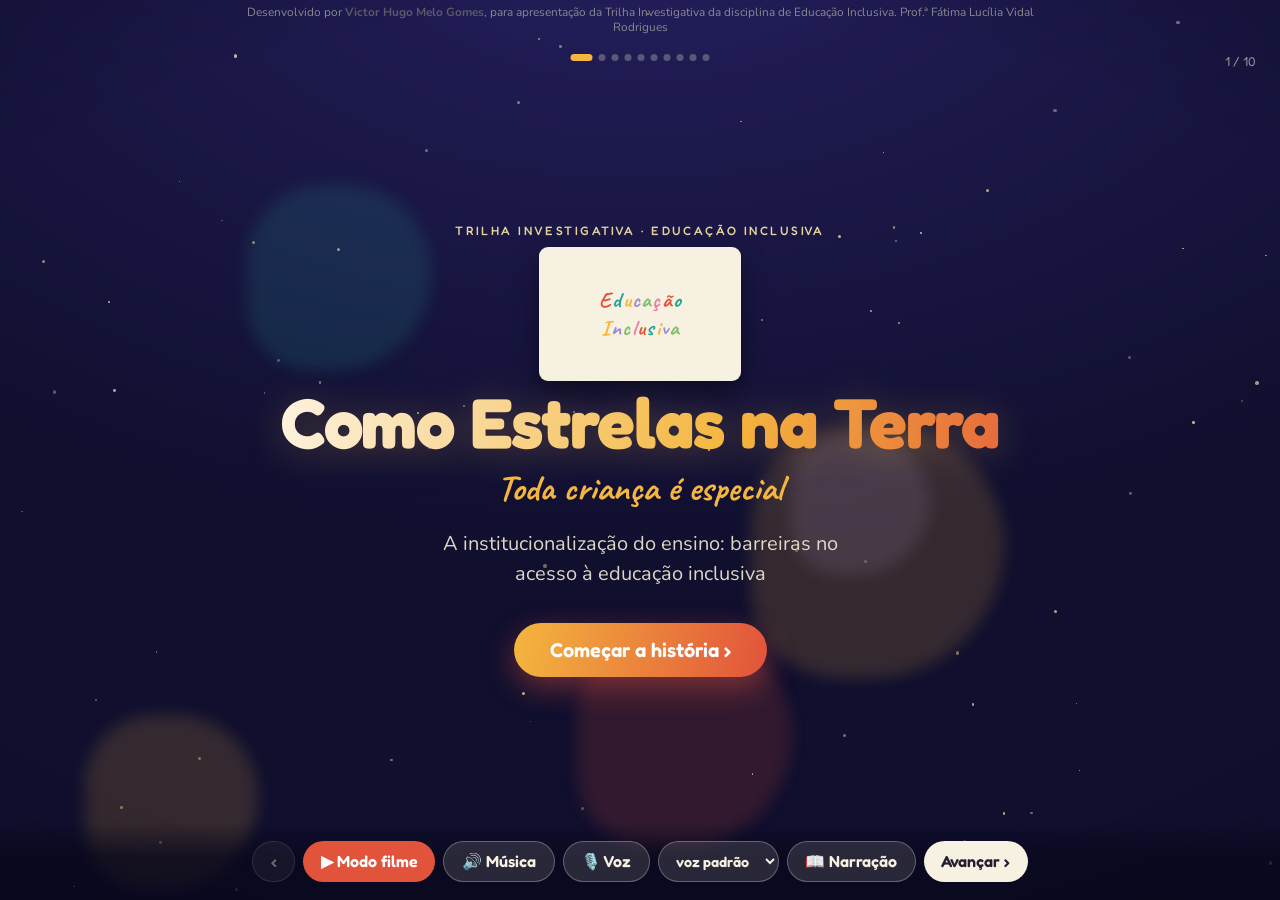
==== index.html @ 98b30d75 "Initial commit" ====
<!DOCTYPE html>
<html lang="pt-BR">
<head>
<meta charset="UTF-8">
<meta name="viewport" content="width=device-width, initial-scale=1.0">
<title>Como Estrelas na Terra (Curta)</title>
<link rel="preconnect" href="https://fonts.googleapis.com">
<link rel="preconnect" href="https://fonts.gstatic.com" crossorigin>
<link href="https://fonts.googleapis.com/css2?family=Fredoka:wght@400;500;600;700&family=Caveat:wght@600;700&family=Nunito:wght@400;600;700;800&display=swap" rel="stylesheet">
<style>
  :root{
    --sky-1:#100F2E;--sky-2:#241F5E;--paper:#F7F1E1;--ink:#241F33;
    --marigold:#F4B63E;--vermilion:#E2533B;--teal:#27A39B;--lilac:#9B8BD6;--star:#FDE9A7;
    --pink:#E87FA6;--green:#7FBF6A;
    --deficiencia:#27A39B;--classe:#F4B63E;--genero:#E2533B;--raca:#9B8BD6;
  }
  *{box-sizing:border-box;margin:0;padding:0}
  html,body{height:100%}
  body{font-family:'Nunito',sans-serif;color:var(--paper);overflow:hidden;
    background:radial-gradient(130% 110% at 50% -10%, var(--sky-2) 0%, var(--sky-1) 65%);
    transition:background 1.2s ease;-webkit-font-smoothing:antialiased}
  body.warm{--sky-2:#3a2a52}
  body.cold{--sky-2:#1c2748}
  .layer{position:fixed;inset:0;pointer-events:none}
  #stars{z-index:0}
  #stars i{position:absolute;border-radius:50%;background:var(--star);animation:tw 3.6s ease-in-out infinite}
  @keyframes tw{0%,100%{opacity:.2;transform:scale(.6)}50%{opacity:1;transform:scale(1.2)}}
  .shoot{position:absolute;top:14%;left:-12%;width:120px;height:2px;background:linear-gradient(90deg,transparent,var(--star));
    border-radius:2px;filter:drop-shadow(0 0 6px var(--star));opacity:0}
  .shoot.go{animation:shoot 1.5s ease-in forwards}
  @keyframes shoot{0%{opacity:0;transform:translate(0,0) rotate(18deg)}15%{opacity:1}100%{opacity:0;transform:translate(120vw,46vh) rotate(18deg)}}
  #blobs i{position:absolute;border-radius:46% 54% 60% 40%;filter:blur(8px);opacity:.16;animation:drift 18s ease-in-out infinite}
  @keyframes drift{0%,100%{transform:translate(0,0) rotate(0)}50%{transform:translate(30px,-26px) rotate(40deg)}}
  .vignette{z-index:2;background:radial-gradient(120% 90% at 50% 50%,transparent 55%,rgba(6,5,22,.55))}

  /* paint wipe transition */
  .wipe{position:fixed;inset:0;z-index:6;pointer-events:none;opacity:0;transform:translateX(-115%);
    background:linear-gradient(90deg,transparent,var(--swipe,#F4B63E) 45%,var(--swipe,#F4B63E) 55%,transparent)}
  .wipe.go{animation:wipe .62s ease-in-out}
  @keyframes wipe{0%{transform:translateX(-115%);opacity:0}35%{opacity:.55}50%{transform:translateX(0)}100%{transform:translateX(115%);opacity:0}}

  .stage{position:relative;z-index:3;height:100%;display:flex;flex-direction:column;align-items:center;justify-content:center;
    padding:clamp(14px,4vw,46px);text-align:center}
  .slide{display:none;width:100%;max-width:900px}
  .slide.active{display:block;animation:slideIn .7s cubic-bezier(.2,.75,.2,1)}
  @keyframes slideIn{from{opacity:0;transform:translateY(26px) scale(.985)}to{opacity:1;transform:none}}
  .eyebrow{font-family:'Fredoka',sans-serif;font-weight:500;letter-spacing:.2em;text-transform:uppercase;
    font-size:clamp(.6rem,2.3vw,.76rem);color:var(--star);opacity:.9;margin-bottom:.7em;animation:fadeUp .6s .1s backwards}
  h1{font-family:'Fredoka',sans-serif;font-weight:700;line-height:1;font-size:clamp(2.1rem,8.4vw,4.4rem);letter-spacing:-.015em;
    background:linear-gradient(100deg,#fff,var(--marigold) 60%,var(--vermilion));-webkit-background-clip:text;background-clip:text;
    color:transparent;filter:drop-shadow(0 4px 18px rgba(244,182,62,.25))}
  h2{font-family:'Fredoka',sans-serif;font-weight:600;line-height:1.08;font-size:clamp(1.55rem,5.8vw,2.7rem);color:var(--paper);
    margin-top:.1em;animation:fadeUp .6s .25s backwards}
  .sub{font-family:'Caveat',cursive;font-weight:700;color:var(--marigold);font-size:clamp(1.4rem,5.4vw,2.3rem);margin-top:.2em;
    animation:fadeUp .6s .35s backwards}
  .desc{font-size:clamp(1rem,3.3vw,1.25rem);line-height:1.5;color:#EAE3D0;max-width:36ch;margin:.9em auto 0;opacity:.94;
    animation:fadeUp .6s .4s backwards}
  @keyframes fadeUp{from{opacity:0;transform:translateY(14px)}to{opacity:1;transform:none}}

  .scene{position:relative;height:clamp(190px,36vh,320px);margin:0 auto;display:flex;align-items:flex-end;justify-content:center;
    gap:clamp(4px,1.6vw,24px);width:min(100%,660px)}
  .ground{position:absolute;left:-4%;right:-4%;bottom:0;height:26%;border-radius:50% 50% 0 0/100% 100% 0 0;
    background:rgba(0,0,0,.18);filter:blur(2px)}
  .ch{filter:drop-shadow(0 10px 9px rgba(0,0,0,.3));transform-origin:bottom center;display:block}

  /* idle + ACTIONS */
  .breathe{animation:breathe 3.4s ease-in-out infinite}
  @keyframes breathe{0%,100%{transform:translateY(0)}50%{transform:translateY(-7px)}}
  .wobble{animation:wobble 2.8s ease-in-out infinite}
  @keyframes wobble{0%,100%{transform:rotate(-3deg)}50%{transform:rotate(3deg)}}
  .enter{animation:enter .8s cubic-bezier(.2,.8,.2,1) backwards}
  .enter.d1{animation-delay:.15s}.enter.d2{animation-delay:.3s}.enter.d3{animation-delay:.45s}
  @keyframes enter{from{opacity:0;transform:translateY(40px) scale(.85)}to{opacity:1;transform:none}}
  .act-reach{animation:reach 2.4s ease-in-out infinite}
  @keyframes reach{0%,100%{transform:translateY(0) rotate(-2deg)}50%{transform:translateY(-12px) rotate(4deg)}}
  .act-walkR{animation:walkR 1.1s cubic-bezier(.2,.8,.2,1) backwards, breathe 3.4s 1.1s ease-in-out infinite}
  @keyframes walkR{from{opacity:0;transform:translateX(120px)}to{opacity:1;transform:translateX(0)}}
  .act-walkL{animation:walkL 1.1s cubic-bezier(.2,.8,.2,1) backwards, breathe 3.4s 1.1s ease-in-out infinite}
  @keyframes walkL{from{opacity:0;transform:translateX(-120px)}to{opacity:1;transform:translateX(0)}}
  .act-cheer{animation:cheer .9s ease-in-out infinite}
  @keyframes cheer{0%,100%{transform:translateY(0) rotate(-3deg)}45%{transform:translateY(-16px) rotate(4deg)}}
  .act-sway{animation:sway 3.6s ease-in-out infinite}
  @keyframes sway{0%,100%{transform:rotate(-4deg)}50%{transform:rotate(4deg)}}
  .act-hop{animation:hop 1.1s ease-in-out infinite}
  @keyframes hop{0%,100%{transform:translateY(0)}30%{transform:translateY(-18px)}55%{transform:translateY(0)}}
  .shakeit{animation:shakeit .5s ease-in-out 2}
  @keyframes shakeit{0%,100%{transform:rotate(0)}25%{transform:rotate(-6deg)}75%{transform:rotate(6deg)}}

  .board{position:absolute;top:4%;left:50%;transform:translateX(-50%);width:60%;height:42%;background:#243024;
    border:7px solid #6b4a2e;border-radius:6px;box-shadow:inset 0 0 30px rgba(0,0,0,.5);opacity:.9}
  .board::after{content:"A B C";position:absolute;inset:0;display:flex;align-items:center;justify-content:center;
    font-family:'Caveat',cursive;font-size:clamp(1rem,4vw,1.8rem);color:rgba(247,241,225,.55);letter-spacing:.3em}
  .spot{position:absolute;top:-30%;left:50%;width:60%;height:155%;background:radial-gradient(60% 50% at 50% 30%,rgba(253,233,167,.35),transparent 70%);transform:translateX(-50%)}

  .book{width:clamp(92px,22vw,150px);height:clamp(70px,17vw,108px);background:var(--paper);border-radius:9px;
    box-shadow:0 12px 26px rgba(0,0,0,.4);position:relative;display:flex;align-items:center;justify-content:center}
  .book::before{content:"";position:absolute;left:50%;top:7%;bottom:7%;width:2px;background:#d8cdb0;transform:translateX(-50%)}
  .dance{display:flex;gap:.08em}
  .dance span{display:inline-block;font-family:'Caveat',cursive;font-weight:700;font-size:clamp(1.3rem,5vw,2.2rem);color:var(--ink);animation:dance 1.5s ease-in-out infinite}
  .dance span:nth-child(2){animation-delay:.18s;color:var(--vermilion)}
  .dance span:nth-child(3){animation-delay:.36s;color:var(--teal)}
  .dance span:nth-child(4){animation-delay:.1s;color:var(--marigold)}
  .dance span:nth-child(5){animation-delay:.5s;color:var(--lilac)}
  @keyframes dance{0%,100%{transform:translateY(0) rotate(-10deg)}50%{transform:translateY(-26%) rotate(12deg)}}
  .calm{display:flex;gap:.14em;font-family:'Caveat',cursive;font-weight:700;font-size:clamp(1.3rem,5vw,2.2rem);color:var(--ink)}
  .calm span:nth-child(1){color:var(--teal)}.calm span:nth-child(2){color:var(--vermilion)}.calm span:nth-child(3){color:var(--marigold)}
  .spill{position:absolute;font-family:'Caveat',cursive;font-weight:700;color:var(--paper);font-size:clamp(1rem,3.6vw,1.6rem);animation:spill 2.6s ease-in infinite}
  @keyframes spill{0%{opacity:0;transform:translate(0,-10px) rotate(0)}20%{opacity:1}100%{opacity:0;transform:translate(var(--dx),60px) rotate(var(--dr))}}

  .dreamstar{position:absolute;top:6%;right:24%;font-size:clamp(1.8rem,6vw,2.8rem);color:var(--star);
    filter:drop-shadow(0 0 14px var(--star));animation:twirl 4s ease-in-out infinite}
  @keyframes twirl{0%,100%{transform:rotate(-10deg) scale(1)}50%{transform:rotate(10deg) scale(1.15)}}
  .floaty{position:absolute;border-radius:50%;animation:floaty 5s ease-in-out infinite}
  @keyframes floaty{0%,100%{transform:translateY(0)}50%{transform:translateY(-16px)}}

  .trophy{font-size:clamp(1.8rem,6vw,2.8rem);filter:drop-shadow(0 6px 10px rgba(0,0,0,.4));animation:breathe 3s ease-in-out infinite}
  .grade{font-family:'Fredoka',sans-serif;font-weight:700;color:var(--marigold);font-size:clamp(2rem,7vw,3.2rem);text-shadow:0 0 22px rgba(244,182,62,.6);animation:pulse 1.8s ease-in-out infinite}
  @keyframes pulse{0%,100%{transform:scale(1)}50%{transform:scale(1.12)}}
  .report{font-family:'Caveat',cursive;font-weight:700;color:var(--vermilion);font-size:clamp(1.1rem,4vw,1.7rem);transform:rotate(-8deg)}

  .gate{display:flex;gap:6px;align-items:flex-end;height:100%}
  .gate i{width:8px;background:linear-gradient(var(--lilac),#4b447e);border-radius:5px 5px 0 0;height:clamp(130px,28vh,230px);box-shadow:inset -2px 0 4px rgba(0,0,0,.3)}
  @keyframes rain{to{transform:translateY(120%)}}

  .burst{position:absolute;left:50%;top:50%;width:40%;height:40%;border-radius:50%;opacity:0;transform:translate(-50%,-50%)}
  .burst.go{animation:burst 1s ease-out forwards}
  @keyframes burst{0%{opacity:0;transform:translate(-50%,-50%) scale(.1)}40%{opacity:.5}100%{opacity:0;transform:translate(-50%,-50%) scale(3.4)}}
  .splat{position:absolute;border-radius:46% 54% 56% 44%;animation:pop .6s backwards}
  @keyframes pop{from{opacity:0;transform:scale(0)}to{opacity:1;transform:scale(1)}}

  .cards{display:flex;flex-wrap:wrap;gap:10px;justify-content:center;max-width:32ch}
  .fcard{background:var(--paper);color:var(--ink);border-radius:12px;padding:.5em .55em .4em;width:clamp(72px,19vw,96px);
    box-shadow:0 8px 18px rgba(0,0,0,.3);transform:rotate(-3deg);animation:deal .5s backwards}
  .fcard:nth-child(even){transform:rotate(3deg)}
  .fcard .av{width:100%;padding-bottom:64%;border-radius:8px;margin-bottom:.35em}
  .fcard small{font-family:'Fredoka',sans-serif;font-weight:600;font-size:clamp(.58rem,2.3vw,.76rem);display:block}
  @keyframes deal{from{opacity:0;transform:translateY(30px) rotate(-12deg) scale(.8)}}

  .easel{width:clamp(116px,26vw,172px);height:clamp(116px,26vw,172px);background:var(--paper);border:7px solid #7a5a3c;border-radius:8px;
    box-shadow:0 14px 30px rgba(0,0,0,.4);position:relative;overflow:hidden;transform:rotate(-2deg)}
  .easel .splash{position:absolute;border-radius:50%;animation:paintIn .6s backwards}
  @keyframes paintIn{from{opacity:0;transform:scale(0)}to{opacity:1;transform:scale(1)}}

  .orbs{position:relative;height:clamp(170px,30vh,250px);display:flex;align-items:center;justify-content:center}
  .orbit{position:absolute;width:clamp(160px,42vw,240px);height:clamp(160px,42vw,240px);animation:spin 16s linear infinite}
  @keyframes spin{to{transform:rotate(360deg)}}
  .orb{position:absolute;width:clamp(60px,15vw,86px);height:clamp(60px,15vw,86px);border-radius:50%;display:flex;align-items:center;
    justify-content:center;font-family:'Fredoka',sans-serif;font-weight:600;color:var(--ink);font-size:clamp(.62rem,2.5vw,.84rem);
    text-align:center;box-shadow:0 0 30px rgba(0,0,0,.3);animation:counter 16s linear infinite}
  @keyframes counter{to{transform:rotate(-360deg)}}
  .core{width:clamp(56px,14vw,82px);height:clamp(56px,14vw,82px);border-radius:50%;background:radial-gradient(circle at 40% 35%,#fff,var(--marigold));
    box-shadow:0 0 50px rgba(244,182,62,.7);animation:pulse 2.4s ease-in-out infinite;z-index:1}

  .lenswrap{margin-top:1.1em;display:flex;gap:.5em;justify-content:center;flex-wrap:wrap;animation:fadeUp .6s .5s backwards}
  .lens{font-family:'Fredoka',sans-serif;font-weight:600;font-size:clamp(.72rem,2.8vw,.92rem);padding:.42em .95em;border-radius:999px;
    color:var(--ink);display:inline-flex;align-items:center;gap:.45em;box-shadow:0 4px 14px rgba(0,0,0,.25)}
  .lens::before{content:"";width:.55em;height:.55em;border-radius:50%;background:rgba(0,0,0,.4)}
  .l-def{background:var(--deficiencia)}.l-cla{background:var(--classe)}.l-gen{background:var(--genero);color:#fff}.l-rac{background:var(--raca);color:#fff}

  .narration{display:none;margin:1.2em auto 0;max-width:62ch;text-align:left;background:rgba(247,241,225,.07);border:1px solid rgba(247,241,225,.18);
    border-radius:16px;padding:1em 1.2em;font-size:clamp(.95rem,3vw,1.08rem);line-height:1.55;color:#F1EAD6}
  .narration.show{display:block;animation:fadeUp .35s}
  .narration b{font-family:'Fredoka',sans-serif;color:var(--marigold);font-weight:600}

  .bar{position:fixed;left:0;right:0;bottom:0;z-index:8;display:flex;gap:.5em;justify-content:center;flex-wrap:wrap;
    padding:clamp(10px,2.4vw,18px);background:linear-gradient(transparent,rgba(8,7,26,.7) 45%)}
  button{font-family:'Fredoka',sans-serif;font-weight:600;font-size:clamp(.8rem,2.8vw,1rem);border:none;border-radius:999px;
    padding:.6em 1.1em;cursor:pointer;color:var(--ink);background:var(--paper);transition:transform .15s,filter .15s}
  button:hover{filter:brightness(1.06)}button:active{transform:scale(.95)}
  button:focus-visible{outline:3px solid var(--marigold);outline-offset:2px}
  button.ghost{background:rgba(247,241,225,.13);color:var(--paper);border:1px solid rgba(247,241,225,.3)}
  button.play{background:var(--vermilion);color:#fff}
  button.on{background:var(--green);color:#10210a}
  .vpick{font-family:'Fredoka',sans-serif;font-weight:600;font-size:clamp(.72rem,2.5vw,.9rem);border-radius:999px;
    padding:.55em .9em;border:1px solid rgba(247,241,225,.3);background:rgba(247,241,225,.13);color:var(--paper);
    cursor:pointer;max-width:46vw;text-overflow:ellipsis}
  .vpick option{color:#111}
  .bubble{position:fixed;z-index:9;max-width:min(72vw,440px);background:var(--paper);color:var(--ink);
    font-family:'Fredoka',sans-serif;font-weight:600;font-size:clamp(.9rem,3vw,1.12rem);line-height:1.32;
    padding:.7em 1em;border-radius:16px;border:3px solid var(--paper);box-shadow:0 10px 26px rgba(0,0,0,.4);display:none;text-align:center}
  .bubble::after{content:"";position:absolute;left:50%;bottom:-13px;transform:translateX(-50%);border:8px solid transparent;border-top-color:var(--paper)}
  button[disabled]{opacity:.4;cursor:default}
  .start{margin-top:1.7em;background:linear-gradient(100deg,var(--marigold),var(--vermilion));color:#fff;font-size:clamp(1.05rem,3.8vw,1.25rem);
    padding:.75em 1.8em;box-shadow:0 10px 30px rgba(226,83,59,.45)}

  .dots{position:fixed;top:clamp(46px,12vw,54px);left:50%;transform:translateX(-50%);z-index:8;display:flex;gap:6px}
  .dots i{width:7px;height:7px;border-radius:50%;background:rgba(247,241,225,.28);transition:.25s}
  .dots i.on{background:var(--marigold);width:22px;border-radius:6px}
  .counter{position:fixed;top:clamp(46px,12vw,54px);right:clamp(14px,4vw,24px);z-index:8;font-family:'Fredoka',sans-serif;font-size:.8rem;color:rgba(247,241,225,.55)}
  .confetti{position:fixed;top:-12px;width:11px;height:14px;z-index:7;border-radius:2px;animation:fall linear forwards}
  @keyframes fall{to{transform:translateY(108vh) rotate(720deg);opacity:.9}}

  /* ---- extras de cena (nova direção de arte) ---- */
  .imag{position:absolute;animation:floaty 5s ease-in-out infinite;font-family:'Fredoka',sans-serif;font-weight:700}
  .sun{position:absolute;width:clamp(30px,7vw,46px);height:clamp(30px,7vw,46px);border-radius:50%;
    background:radial-gradient(circle at 40% 35%,#fff,var(--marigold));box-shadow:0 0 22px rgba(244,182,62,.7);animation:floaty 6s ease-in-out infinite}
  .planet{position:absolute;width:clamp(24px,6vw,38px);height:clamp(24px,6vw,38px);border-radius:50%;
    background:radial-gradient(circle at 35% 30%,#fff,var(--lilac));animation:floaty 7s ease-in-out infinite}
  .planet::after{content:"";position:absolute;left:-26%;top:38%;width:152%;height:24%;border-radius:50%;border:3px solid var(--teal);transform:rotate(-18deg)}
  .classrow{position:absolute;left:0;right:0;bottom:0;display:flex;justify-content:center;align-items:flex-end;gap:clamp(2px,1.5vw,16px);z-index:0}
  .seat{display:flex;flex-direction:column;align-items:center}
  .desk{width:clamp(34px,9vw,56px);height:11px;border-radius:4px;background:#6b4a2e;margin-top:-8px;box-shadow:0 4px 9px rgba(0,0,0,.28);position:relative;z-index:3}
  .laugh{animation:laugh .35s ease-in-out infinite}
  @keyframes laugh{0%,100%{transform:translateY(0) rotate(-4deg)}50%{transform:translateY(-6px) rotate(4deg)}}
  .haha{position:absolute;font-family:'Caveat',cursive;font-weight:700;color:var(--ink);font-size:clamp(1.1rem,4.4vw,2rem);opacity:0;z-index:4;animation:hahaUp 2.2s ease-out infinite}
  @keyframes hahaUp{0%{opacity:0;transform:translateY(12px) rotate(-8deg)}25%{opacity:1}100%{opacity:0;transform:translateY(-52px) rotate(10deg)}}
  .ten{position:absolute;top:-6%;font-family:'Fredoka',sans-serif;font-weight:700;color:var(--marigold);font-size:clamp(1.1rem,4.4vw,2rem);text-shadow:0 0 12px rgba(244,182,62,.7);opacity:0;animation:tenUp 2.4s ease-out infinite}
  @keyframes tenUp{0%{opacity:0;transform:translateY(10px) scale(.7)}28%{opacity:1}100%{opacity:0;transform:translateY(-64px) scale(1.15)}}
  .glow{position:absolute;width:clamp(120px,30vw,210px);height:clamp(120px,30vw,210px);border-radius:50%;z-index:0;background:radial-gradient(circle,rgba(244,182,62,.6),transparent 68%);animation:pulse 3s ease-in-out infinite}
  .recede{animation:recede 3.2s ease-out forwards}
  @keyframes recede{0%{transform:translateX(0) scale(.82);filter:grayscale(.15)}100%{transform:translateX(8%) scale(.66);filter:grayscale(.92) brightness(.9)}}
  .cagebox{position:relative;padding:clamp(8px,2vw,14px);border:5px solid var(--lilac);border-radius:10px;background:rgba(75,68,126,.14);box-shadow:inset 0 0 22px rgba(0,0,0,.3)}
  .cagebox::before,.cagebox::after{content:"";position:absolute;left:8%;right:8%;height:4px;background:rgba(75,68,126,.55);border-radius:3px}
  .cagebox::before{top:34%}.cagebox::after{top:64%}
  .playL{display:inline-block;font-family:'Caveat',cursive;font-weight:700;font-size:clamp(1.7rem,6.4vw,3rem);animation:playB 1.3s ease-in-out infinite}
  @keyframes playB{0%,100%{transform:translateY(0) rotate(-7deg)}50%{transform:translateY(-18px) rotate(9deg)}}
  .spark{position:absolute;color:var(--star);font-size:clamp(1rem,3.4vw,1.5rem);animation:twirl 2.4s ease-in-out infinite;filter:drop-shadow(0 0 6px var(--marigold))}
  .fcol{display:flex;flex-direction:column;align-items:center;gap:6px}
  .port{width:100%;aspect-ratio:1;background:#FBF8EF;border-radius:8px;overflow:hidden;margin-bottom:.3em;display:flex}
  .port svg{width:100%;height:100%}
  .artmini{background:#fff;border-radius:9px;padding:3px;box-shadow:0 5px 12px rgba(0,0,0,.22);transform:rotate(2deg);width:clamp(48px,12vw,64px)}
  .artmini:nth-child(odd){transform:rotate(-2deg)}
  .artmini svg{width:100%;display:block;border-radius:6px}
  .artmini small{font-size:.54rem;color:var(--muted);display:block;text-align:center;margin-top:1px}
  /* ---- fecho: muro de barreiras ---- */
  .closewall{position:relative;height:clamp(180px,30vh,260px);max-width:560px;margin:0 auto;display:flex;align-items:center;justify-content:center}
  .warmdoor{position:absolute;width:46%;height:92%;border-radius:50% 50% 46% 46%;background:radial-gradient(circle,rgba(244,182,62,.6),transparent 70%);opacity:0;animation:fadein 1s 1.7s both}
  .heroor{position:relative;z-index:1;opacity:0;animation:fadein 1s 1.8s both}
  @keyframes fadein{from{opacity:0;transform:translateY(10px)}to{opacity:1;transform:none}}
  .barrier{position:absolute;top:7%;height:86%;width:23%;border-radius:9px;display:flex;align-items:center;justify-content:center;
    color:#fff;font-family:'Fredoka',sans-serif;font-weight:600;font-size:clamp(.72rem,2.7vw,.98rem);text-align:center;padding:.4em;
    background:linear-gradient(#8C8D9C,#5f6072);box-shadow:0 8px 20px rgba(0,0,0,.3);transform-origin:bottom center;z-index:2}
  .bz0{left:3%;animation:fallL 1.1s .4s ease-in both}
  .bz1{left:27%;animation:fallL 1.1s .6s ease-in both}
  .bz2{right:27%;animation:fallR 1.1s .8s ease-in both}
  .bz3{right:3%;animation:fallR 1.1s 1s ease-in both}
  @keyframes fallL{0%{transform:translateX(0) rotate(0)}60%{opacity:1}100%{opacity:0;transform:translateX(-70px) rotate(-72deg)}}
  @keyframes fallR{0%{transform:translateX(0) rotate(0)}60%{opacity:1}100%{opacity:0;transform:translateX(70px) rotate(72deg)}}
  .booktitle{font-family:'Caveat',cursive;font-weight:700;color:var(--ink);font-size:clamp(1rem,3.8vw,1.6rem);line-height:1.02;text-align:center;padding:0 .5em}
  .book.cover{width:clamp(132px,32vw,202px);height:clamp(88px,21vw,134px)}
  .book.cover::before{display:none}
  .covertitle{display:flex;flex-direction:column;gap:.04em;align-items:center}
  .cover .dance{justify-content:center}
  .cover .dance span{font-size:clamp(.82rem,3.1vw,1.35rem)}
  .credit{position:fixed;top:5px;left:50%;transform:translateX(-50%);z-index:9;width:min(94vw,820px);text-align:center;
    font-family:'Nunito',sans-serif;font-size:clamp(.56rem,2.1vw,.74rem);line-height:1.28;color:#8a8794;pointer-events:none}
  .credit b{color:#5b5867;font-weight:700}
  @media (prefers-reduced-motion:reduce){*{animation-duration:.001s!important;animation-iteration-count:1!important}}
</style>
</head>
<body>
  <div class="layer" id="stars"></div>
  <div class="layer" id="blobs"></div>
  <div class="shoot" id="shoot"></div>
  <div class="layer vignette"></div>
  <div class="wipe" id="wipe"></div>
  <div class="credit">Desenvolvido por <b>Victor Hugo Melo Gomes</b>, para apresentação da Trilha Investigativa da disciplina de Educação Inclusiva. Prof.ª Fátima Lucília Vidal Rodrigues</div>
  <div class="dots" id="dots"></div>
  <div class="counter" id="counter"></div>
  <div class="stage" id="stage"></div>
  <div class="bar">
    <button class="ghost" id="prev">‹</button>
    <button class="play" id="movie">▶ Modo filme</button>
    <button class="ghost" id="music">🔊 Música</button>
    <button class="ghost" id="voice">🎙️ Voz</button>
    <select class="vpick" id="voicePick" title="Escolher voz"><option>voz padrão</option></select>
    <button class="ghost" id="notes">📖 Narração</button>
    <button id="next">Avançar ›</button>
  </div>

<script>
/* ===== CHARACTER ===== */
function person(o){
  o=o||{};
  const skin=o.skin||"#E8B68C",hair=o.hair||"#2b2330",shirt=o.shirt||"#27A39B",pants=o.pants||"#3b5072",
        shoe=o.shoe||"#2b2330",scale=o.scale||1,expr=o.expr||"neutral",style=o.hairStyle||"messy",
        beard=!!o.beard,scarf=o.scarf||null,cls=o.cls||"";
  const HAIR={
    messy:`M22 54 Q18 20 42 18 Q46 10 56 16 Q62 8 70 16 Q78 12 84 20 Q100 24 98 54 Q92 36 82 34 Q84 26 78 24 Q76 32 70 30 Q70 22 64 24 Q62 32 56 30 Q54 22 48 26 Q48 34 42 32 Q34 32 30 40 Q26 44 22 54 Z`,
    neat:`M22 56 Q20 20 60 18 Q100 20 98 56 Q94 34 60 33 Q46 33 42 44 Q48 32 64 32 Q44 28 30 40 Q24 46 22 56 Z`,
    adult:`M26 54 Q26 24 60 22 Q94 24 94 54 Q88 36 60 35 Q34 36 26 54 Z`,
    bun:`M22 54 Q20 22 60 20 Q100 22 98 54 Q92 34 60 33 Q34 34 22 54 Z`,
    curly:`M24 54 Q22 30 34 24 Q34 16 44 22 Q50 14 60 20 Q70 14 76 22 Q86 16 86 26 Q98 30 96 54 Q92 42 84 44 Q90 34 82 32 Q84 42 74 40 Q78 30 68 34 Q70 24 60 30 Q52 24 52 34 Q44 30 46 40 Q36 34 38 44 Q30 42 24 54 Z`
  };
  const hairPath=HAIR[style]||HAIR.messy;
  let irisDY=0,eRX=7.4,eRY=9,irisR=4.2,sparkle="",tear="";
  let brows,mouth;
  const B={straight:`<path d="M40 42 L52 41"/><path d="M68 41 L80 42"/>`,
    raised:`<path d="M39 41 Q46 36 53 40"/><path d="M67 40 Q74 36 81 41"/>`,
    worried:`<path d="M40 43 L52 38"/><path d="M68 38 L80 43"/>`,
    high:`<path d="M39 38 Q46 33 53 37"/><path d="M67 37 Q74 33 81 38"/>`};
  const M={smile:`<path d="M47 75 Q60 88 73 75" fill="none" stroke="#7a3b2e" stroke-width="3" stroke-linecap="round"/>`,
    open:`<path d="M48 74 Q60 96 72 74 Z" fill="#7a3b2e"/><path d="M55 84 Q60 91 65 84 Z" fill="#E8748F"/>`,
    gentle:`<path d="M53 79 Q60 84 67 79" fill="none" stroke="#7a3b2e" stroke-width="3" stroke-linecap="round"/>`,
    frown:`<path d="M50 84 Q60 75 70 84" fill="none" stroke="#7a3b2e" stroke-width="3" stroke-linecap="round"/>`,
    o:`<ellipse cx="60" cy="80" rx="5" ry="6.5" fill="#7a3b2e"/>`};
  switch(expr){
    case "happy": brows=B.raised; mouth=M.smile; break;
    case "excited": brows=B.high; mouth=M.open; sparkle=`<path d="M82 38 l1.7 4.2 4.2 1.7 -4.2 1.7 -1.7 4.2 -1.7-4.2 -4.2-1.7 4.2-1.7z" fill="#FDE9A7"/>`; break;
    case "surprised": eRX=8.6;eRY=10;irisR=3.5; brows=B.high; mouth=M.o; break;
    case "sad": irisDY=2.4; brows=B.worried; mouth=M.frown; break;
    case "cry": irisDY=2.6; brows=B.worried; mouth=M.frown; tear=`<path d="M46 60 q-3 6 0 9 q3 -3 0 -9z" fill="#7fc7e8" stroke="none"/>`; break;
    default: brows=B.straight; mouth=M.gentle;
  }
  const eye=(cx)=>`<ellipse cx="${cx}" cy="54" rx="${eRX}" ry="${eRY}" fill="#fff" stroke="none"/>
    <circle cx="${cx}" cy="${54+irisDY}" r="${irisR}" fill="#3a2b3a" stroke="none"/>
    <circle cx="${cx-1.6}" cy="${52+irisDY}" r="1.6" fill="#fff" stroke="none"/>`;
  const blush=beard?"":`<ellipse cx="38" cy="66" rx="6.5" ry="3.6" fill="#E8748F" opacity=".4" stroke="none"/><ellipse cx="82" cy="66" rx="6.5" ry="3.6" fill="#E8748F" opacity=".4" stroke="none"/>`;
  const beardP=beard?`<path d="M28 56 Q30 90 60 94 Q90 90 92 56 Q86 74 76 76 Q80 64 60 67 Q40 64 44 76 Q34 74 28 56 Z" fill="${hair}"/>`:"";
  const scarfP=scarf?`<path d="M42 104 Q60 118 78 104 L82 120 Q60 132 38 120 Z" fill="${scarf}"/>`:"";
  return `<svg class="ch ${cls}" viewBox="0 0 120 200" width="${72*scale}" height="${120*scale}" aria-hidden="true">
    <ellipse cx="60" cy="192" rx="32" ry="6" fill="rgba(0,0,0,.18)" stroke="none"/>
    <g stroke="#3a2f3a" stroke-width="3" stroke-linejoin="round" stroke-linecap="round">
      <rect x="48" y="150" width="11" height="34" rx="5.5" fill="${pants}"/><rect x="61" y="150" width="11" height="34" rx="5.5" fill="${pants}"/>
      <ellipse cx="51" cy="186" rx="9" ry="5.5" fill="${shoe}"/><ellipse cx="69" cy="186" rx="9" ry="5.5" fill="${shoe}"/>
      <rect x="27" y="108" width="13" height="42" rx="6.5" fill="${shirt}"/><rect x="80" y="108" width="13" height="42" rx="6.5" fill="${shirt}"/>
      <circle cx="33.5" cy="150" r="7.5" fill="${skin}"/><circle cx="86.5" cy="150" r="7.5" fill="${skin}"/>
      <path d="M36 110 Q36 102 44 102 L76 102 Q84 102 84 110 L84 150 Q84 158 76 158 L44 158 Q36 158 36 150 Z" fill="${shirt}"/>
      ${scarfP}<rect x="54" y="90" width="12" height="16" rx="5" fill="${skin}"/>
      <circle cx="22" cy="58" r="6" fill="${skin}"/><circle cx="98" cy="58" r="6" fill="${skin}"/>
      <circle cx="60" cy="56" r="38" fill="${skin}"/>${beardP}<path d="${hairPath}" fill="${hair}"/>
    </g>
    <g stroke="none">${eye(47)}${eye(73)}${blush}${tear}</g>
    <g stroke="${hair}" stroke-width="3" stroke-linecap="round" fill="none">${brows}</g>
    ${mouth}${sparkle}</svg>`;
}
const ishaan =(e,s)=>person({skin:"#E8B68C",hair:"#241a22",hairStyle:"messy",shirt:"#27A39B",pants:"#34507a",expr:e||"neutral",scale:s||1});
const nikumbh=(e,s)=>person({skin:"#C68A5E",hair:"#1d1820",hairStyle:"adult",beard:true,shirt:"#F4B63E",scarf:"#E2533B",pants:"#5a4632",shoe:"#4a3a28",expr:e||"happy",scale:s||1.16});
const brother=(e,s)=>person({skin:"#E8B68C",hair:"#3a2a1c",hairStyle:"neat",shirt:"#5a86c4",pants:"#2f3c52",expr:e||"excited",scale:s||.92});
const mateA =(e,s)=>person({skin:"#C68A5E",hair:"#241a22",hairStyle:"curly",shirt:"#E2533B",pants:"#3b5072",expr:e||"happy",scale:s||.82});
const mateB =(e,s)=>person({skin:"#8d5a3c",hair:"#1d1820",hairStyle:"bun",shirt:"#9B8BD6",pants:"#34507a",expr:e||"happy",scale:s||.82});
function fcard(n,c,d){return `<div class="fcard" style="animation-delay:${d}s"><div class="av" style="background:linear-gradient(135deg,${c},#fff)"></div><small>${n}</small></div>`;}
const PORTRAIT={
 einstein:`<svg viewBox="0 0 72 72"><circle cx="36" cy="40" r="17" fill="#E8C9A8"/><path d="M14 38 Q9 18 24 18 Q26 8 36 12 Q46 8 48 18 Q63 18 58 38 Q52 26 44 27 Q40 21 36 23 Q32 21 28 27 Q20 26 14 38Z" fill="#EAEAEF"/><circle cx="15" cy="36" r="6" fill="#EAEAEF"/><circle cx="57" cy="36" r="6" fill="#EAEAEF"/><circle cx="30" cy="40" r="2.2" fill="#2a2330"/><circle cx="42" cy="40" r="2.2" fill="#2a2330"/><path d="M27 50 Q36 57 45 50 Q40 53 36 52 Q32 53 27 50Z" fill="#DADADF"/></svg>`,
 picasso:`<svg viewBox="0 0 72 72"><rect x="16" y="56" width="40" height="16" fill="#fff"/><rect x="16" y="56" width="40" height="4" fill="#3E7BD4"/><rect x="16" y="64" width="40" height="4" fill="#3E7BD4"/><circle cx="36" cy="34" r="18" fill="#D9A877"/><circle cx="18" cy="36" r="3.4" fill="#D9A877"/><circle cx="54" cy="36" r="3.4" fill="#D9A877"/><circle cx="29" cy="33" r="3" fill="#2a2330"/><circle cx="43" cy="33" r="3" fill="#2a2330"/><path d="M30 45 Q36 49 42 45" stroke="#7a3b2e" stroke-width="2.4" fill="none" stroke-linecap="round"/></svg>`,
 davinci:`<svg viewBox="0 0 72 72"><circle cx="36" cy="36" r="17" fill="#E3BE97"/><path d="M22 40 Q24 64 36 66 Q48 64 50 40 Q44 52 36 52 Q28 52 22 40Z" fill="#CFC9C0"/><path d="M19 30 Q16 46 25 50 L25 38 Q21 34 19 30Z" fill="#CFC9C0"/><path d="M53 30 Q56 46 47 50 L47 38 Q51 34 53 30Z" fill="#CFC9C0"/><path d="M17 28 Q36 12 55 28 Q36 22 17 28Z" fill="#6b4a2e"/><circle cx="30" cy="36" r="2.2" fill="#2a2330"/><circle cx="42" cy="36" r="2.2" fill="#2a2330"/></svg>`,
 christie:`<svg viewBox="0 0 72 72"><path d="M16 40 Q12 16 36 14 Q60 16 56 40 Q58 52 49 56 L49 40 Q42 34 36 34 Q30 34 23 40 L23 56 Q14 52 16 40Z" fill="#9A7B5A"/><circle cx="36" cy="38" r="16" fill="#E8C9A8"/><path d="M22 31 Q29 25 36 27 Q43 25 50 31 Q43 28 36 30 Q29 28 22 31Z" fill="#9A7B5A"/><circle cx="30" cy="38" r="2.2" fill="#2a2330"/><circle cx="42" cy="38" r="2.2" fill="#2a2330"/><path d="M31 46 Q36 49 41 46" stroke="#b3506a" stroke-width="2.2" fill="none" stroke-linecap="round"/><circle cx="36" cy="62" r="2.4" fill="#fff" stroke="#cbb" stroke-width="1"/></svg>`
};
const ART={
 einstein:`<svg viewBox="0 0 56 56"><rect width="56" height="56" rx="4" fill="#1F2A44"/><text x="28" y="26" font-family="Fredoka" font-weight="700" font-size="13" fill="#fff" text-anchor="middle">E=mc²</text><g fill="none" stroke="#79E0D0" stroke-width="1.5"><ellipse cx="28" cy="40" rx="15" ry="5.5"/><ellipse cx="28" cy="40" rx="15" ry="5.5" transform="rotate(60 28 40)"/><ellipse cx="28" cy="40" rx="15" ry="5.5" transform="rotate(120 28 40)"/></g><circle cx="28" cy="40" r="2.4" fill="#fff"/></svg>`,
 picasso:`<svg viewBox="0 0 56 56"><rect width="56" height="56" rx="4" fill="#F1EBDA"/><path d="M12 14 L30 11 L26 30 L13 27Z" fill="#3E7BD4"/><path d="M30 11 L45 17 L41 35 L26 30Z" fill="#F4B63E"/><path d="M13 27 L26 30 L23 45 L15 42Z" fill="#E2533B"/><path d="M26 30 L41 35 L37 46 L23 45Z" fill="#27A39B"/><circle cx="24" cy="22" r="2.2" fill="#1a1620"/><circle cx="34" cy="25" r="2.2" fill="#1a1620"/></svg>`,
 davinci:`<svg viewBox="0 0 56 56"><rect width="56" height="56" rx="4" fill="#6b4a2e"/><rect x="6" y="6" width="44" height="44" rx="2" fill="#9A8253"/><circle cx="28" cy="24" r="8" fill="#CAA77F"/><path d="M15 48 Q17 33 28 33 Q39 33 41 48Z" fill="#3A2F2A"/><path d="M22 40 Q28 44 34 40" stroke="#5a4636" stroke-width="1.5" fill="none"/></svg>`,
 christie:`<svg viewBox="0 0 56 56"><rect width="56" height="56" rx="4" fill="#F1EBDA"/><rect x="12" y="9" width="30" height="38" rx="3" fill="#7A2E3A"/><rect x="16" y="13" width="22" height="30" fill="#F1EBDA"/><text x="27" y="35" font-family="Fredoka" font-weight="700" font-size="20" fill="#7A2E3A" text-anchor="middle">?</text><circle cx="41" cy="40" r="7" fill="none" stroke="#2a2740" stroke-width="3"/><line x1="46" y1="45" x2="51" y2="50" stroke="#2a2740" stroke-width="3" stroke-linecap="round"/></svg>`
};
function famous(p,name,art,lbl){return `<div class="fcol"><div class="fcard"><div class="port">${p}</div><small>${name}</small></div><div class="artmini">${art}<small>${lbl}</small></div></div>`;}

/* ===== SCENES ===== */
const scenes=[
 {type:"intro",eyebrow:"Trilha investigativa · Educação inclusiva",title:"Como Estrelas na Terra",sub:"Toda criança é especial",
  desc:"A institucionalização do ensino: barreiras no acesso à educação inclusiva",dur:6500,tint:"#F4B63E",mus:{chord:[60,64,67,74],tempo:600},body:"",
  narration:"A institucionalização do ensino e as barreiras no acesso à educação inclusiva. Quando a escola se organiza como uma instituição padronizada, com um único método, um único ritmo e uma única forma de avaliar, ela própria levanta obstáculos para quem aprende diferente. A partir do filme <b>Como Estrelas na Terra</b>, este curta observa como essas barreiras se erguem na trajetória de Ishaan, um menino com dislexia, e o que é preciso para derrubá-las."},

 {num:1,title:"O mundo do Ishaan",art:"wonder",desc:"",
  lens:[["l-def","Antes da instituição"]],dur:6500,tint:"#27A39B",body:"warm",mus:{chord:[69,73,76,81],tempo:520},
  narration:"Antes de entrar na engrenagem escolar, Ishaan é uma criança curiosa e cheia de potencial. A dislexia é apenas um <b>modo diferente de aprender</b>, não um defeito. É a forma como a instituição vai recebê-lo que pode transformar essa diferença em barreira."},

 {num:2,title:"\"As letras dançam\"",art:"classroom",desc:"A dificuldade lida como preguiça: a barreira atitudinal.",
  lens:[["l-gen","Barreira atitudinal"]],dur:7000,tint:"#E2533B",body:"cold",mus:{chord:[57,60,64,62],tempo:720},
  narration:"Na sala de aula, Ishaan é chamado a ler; as letras se embaralham, ele falha, a turma ri e o professor o pune. A instituição lê a dificuldade como preguiça ou indisciplina. Essa é a <b>barreira atitudinal</b>: o preconceito que localiza o problema na criança, e não na rigidez da escola."},

 {num:3,title:"A comparação e a cobrança",art:"compare",desc:"A escola padroniza e compara.",
  lens:[["l-cla","Padronização do ensino"]],dur:7000,tint:"#F4B63E",body:"cold",mus:{chord:[52,55,59,62],tempo:680},
  narration:"Ishaan é medido o tempo todo contra o irmão nota dez. A instituição funciona como uma <b>linha de montagem</b> que padroniza ritmos e resultados. Quem não cabe no padrão é tratado como defeito de fabricação, e a <b>padronização</b> vira barreira."},

 {num:4,title:"O internato",art:"gate",desc:"Segregar em vez de incluir.",
  lens:[["l-rac","Segregação institucional"]],dur:7000,tint:"#9B8BD6",body:"cold",mus:{chord:[50,53,57,48],tempo:840},
  narration:"Diante do que não se encaixa, a instituição segrega: o internato de disciplina rígida afasta, enquadra e tenta corrigir. Em vez de adaptar o ambiente, ela isola a criança. É a <b>barreira da segregação institucional</b>, a institucionalização que exclui do acesso comum."},

 {num:5,title:"O professor Nikumbh",art:"teacher",desc:"A virada: mudar a prática, não a criança.",
  lens:[["l-def","Mudar a prática"]],dur:7000,tint:"#27A39B",body:"warm",mus:{chord:[53,57,60,65],tempo:560},
  narration:"A virada não parte da criança, mas do adulto e da instituição. O professor de artes inverte a lógica: em vez de corrigir o aluno, muda a própria prática. Derrubar barreiras começa quando a <b>escola se dispõe a mudar</b>."},

 {num:6,title:"As aulas com Nikumbh",art:"tutoring",desc:"Adaptar exige método, tempo e formação.",
  lens:[["l-def","Barreira pedagógica"],["l-cla","Recursos e formação"]],dur:7000,tint:"#7FBF6A",body:"warm",mus:{chord:[55,59,62,67],tempo:540},
  narration:"Nikumbh adapta o método: as letras viram brincadeira e Ishaan aprende. Mas isso exigiu <b>tempo, formação e atenção individual</b>, recursos que a instituição precisa garantir. Sem eles, a barreira pedagógica permanece de pé."},

 {num:7,title:"Para a turma toda",art:"cards",desc:"Combater as baixas expectativas.",
  lens:[["l-gen","Barreira: expectativas"]],dur:6500,tint:"#F4B63E",body:"warm",mus:{chord:[60,64,67,72],tempo:500},
  narration:"O professor lembra à turma que Einstein, Picasso e Da Vinci também aprendiam diferente. Ao elevar as <b>expectativas</b> sobre quem aprende de outro jeito, a escola derruba mais uma barreira atitudinal, e a inclusão vira assunto coletivo."},

 {num:8,title:"O campeonato de pintura",art:"easel",desc:"Quando a instituição enxerga, a criança floresce.",
  lens:[["l-def","Valorizar habilidades"]],dur:12000,tint:"#E2533B",body:"warm",mus:{chord:[62,66,69,74],tempo:450},
  narration:"No campeonato de pintura, Ishaan brilha. Quando a instituição <b>remove suas barreiras</b> e valoriza outras habilidades, o acesso à educação se torna real. A inclusão acontece quando a escola muda, não quando a criança se conserta."},

 {type:"close",eyebrow:"Considerações finais",title:"Derrubar as barreiras",sub:"atitudinal · pedagógica · estrutural · de acesso",
  barriers:["Atitudinal","Pedagógica","Estrutural","Acesso"],
  dur:11000,tint:"#FDE9A7",body:"warm",mus:{chord:[48,55,64,67],tempo:640},
  narration:"As barreiras à educação inclusiva são, antes de tudo, <b>institucionais</b>. Quando a escola padroniza, compara e segrega, é ela que ergue os obstáculos (atitudinais, pedagógicos, estruturais e de acesso) que impedem muitas crianças de aprender. Incluir não é consertar a criança, nem depender da sorte de um bom professor: é a <b>instituição derrubar as próprias barreiras</b> e garantir, como direito, o acesso de todas as crianças à educação."}
];

/* ===== SCENERY ===== */
function buildArt(s){
  const g='<div class="ground"></div>';
  switch(s.art){
    case "wonder": return `<div class="scene">${g}
      <span class="dreamstar" id="wstar">★</span>
      <div class="sun" style="left:9%;top:12%"></div>
      <div class="planet" style="right:12%;top:16%;animation-delay:1s"></div>
      <span class="imag" style="left:22%;top:30%;color:var(--teal);font-size:1.4rem;animation-delay:.4s">✦</span>
      <span class="imag" style="right:26%;top:42%;color:var(--lilac);font-size:1.6rem;animation-delay:1.3s">♪</span>
      <span class="imag" style="left:36%;top:62%;color:var(--vermilion);font-size:1.2rem;animation-delay:.9s">✦</span>
      <span class="floaty" style="left:16%;top:54%;width:18px;height:18px;background:var(--pink);animation-delay:.6s"></span>
      <span class="floaty" style="right:18%;top:60%;width:14px;height:14px;background:var(--marigold);animation-delay:1.6s"></span>
      <span class="floaty" style="right:34%;top:24%;width:12px;height:12px;background:var(--teal);animation-delay:2s"></span>
      <div class="act-reach" id="hero">${ishaan("happy",1)}</div></div>`;
    case "classroom": return `<div class="scene"><div class="board"></div>${g}
      <div class="classrow">${[0,1,2,3].map(i=>`<div class="seat"><div class="laugh" style="animation-delay:${2.6+i*.12}s">${(i%2?mateB:mateA)("happy",.55)}</div><div class="desk"></div></div>`).join("")}</div>
      <span class="haha" style="left:38%;top:6%;animation-delay:2.7s">ha ha!</span>
      <span class="haha" style="left:56%;top:16%;animation-delay:3.2s">kkk</span>
      <span class="haha" style="left:32%;top:20%;animation-delay:3.5s">haha</span>
      <div class="act-sway" id="hero" style="position:relative;z-index:2">${ishaan("neutral",1)}</div>
      <div class="book wobble" style="position:relative;z-index:2">
        <div class="dance"><span>b</span><span>d</span><span>p</span><span>q</span><span>e</span></div>
        <span class="spill" style="left:6%;--dx:-26px;--dr:-120deg;animation-delay:.2s">a</span>
        <span class="spill" style="right:4%;--dx:30px;--dr:160deg;animation-delay:.9s">o</span></div></div>`;
    case "compare": return `<div class="scene">${g}
      <div class="glow" style="left:12%;top:22%"></div>
      <div id="bro" style="position:relative;z-index:2;text-align:center">${brother("excited",1)}
        <span class="ten" style="left:24%;animation-delay:.2s">10</span>
        <span class="ten" style="left:52%;animation-delay:.9s">10</span>
        <span class="ten" style="left:38%;animation-delay:1.6s">10</span></div>
      <div style="width:7vw"></div>
      <div class="recede" id="hero" style="position:relative;z-index:1;text-align:center">${ishaan("sad",.82)}<div class="report">repetente</div></div></div>`;
    case "gate": return `<div class="scene" id="rainScene">${g}
      <div class="gate enter d1"><i></i><i></i><i></i></div>
      <div class="cagebox enter d2" style="filter:grayscale(.55)"><div class="act-sway" id="hero">${ishaan("sad",.84)}</div></div>
      <div class="gate enter d1"><i></i><i></i><i></i></div></div>`;
    case "teacher": return `<div class="scene" id="burstScene">${g}
      <div class="burst" id="burstFx" style="background:radial-gradient(circle,var(--marigold),var(--vermilion))"></div>
      <span class="splat" style="left:12%;top:18%;width:34px;height:34px;background:var(--teal);animation-delay:.2s"></span>
      <span class="splat" style="right:14%;top:12%;width:26px;height:26px;background:var(--pink);animation-delay:.5s"></span>
      <div class="breathe" id="hero">${ishaan("sad",.82)}</div>
      <div class="act-walkR" id="teach">${nikumbh("happy",1.16)}</div>
      <div class="breathe" id="mate">${mateB("happy",.82)}</div></div>`;
    case "tutoring": return `<div class="scene">${g}
      <span class="spark" style="left:30%;top:12%;animation-delay:.2s">✦</span>
      <span class="spark" style="right:34%;top:20%;animation-delay:1s">✦</span>
      <span class="spark" style="left:46%;top:8%;animation-delay:1.6s">✦</span>
      <div class="act-walkL" id="teach">${nikumbh("happy",1.12)}</div>
      <div style="display:flex;gap:.05em;align-items:flex-end">
        <span class="playL" style="color:var(--vermilion)">a</span>
        <span class="playL" style="color:var(--teal);animation-delay:.2s">b</span>
        <span class="playL" style="color:var(--marigold);animation-delay:.4s">c</span>
        <span class="playL" style="color:var(--lilac);animation-delay:.6s">!</span></div>
      <div class="breathe" id="hero">${ishaan("surprised",.9)}</div></div>`;
    case "cards": return `<div class="scene">${g}
      <div class="cards">
        ${famous(PORTRAIT.einstein,"Einstein",ART.einstein,"E = mc²")}
        ${famous(PORTRAIT.picasso,"Picasso",ART.picasso,"Cubismo")}
        ${famous(PORTRAIT.davinci,"Da Vinci",ART.davinci,"Mona Lisa")}
        ${famous(PORTRAIT.christie,"A. Christie",ART.christie,"Romances")}
      </div></div>`;
    case "easel": return `<div class="scene" id="winScene">${g}<div class="spot"></div>
      <div class="enter d1 easel">
        <span class="splash" style="width:46%;height:46%;background:var(--vermilion);left:8%;top:10%;animation-delay:.5s"></span>
        <span class="splash" style="width:40%;height:40%;background:var(--teal);right:6%;top:26%;animation-delay:1s"></span>
        <span class="splash" style="width:34%;height:34%;background:var(--marigold);left:28%;bottom:8%;animation-delay:1.5s"></span>
        <span class="splash" style="width:24%;height:24%;background:var(--lilac);right:26%;bottom:14%;animation-delay:2s"></span></div>
      <div class="breathe" id="hero">${ishaan("happy",.95)}</div></div>`;
    default: return "";
  }
}

/* per-scene acting: timed expression changes on #hero */
const LINES={
  wonder:[["narrator","Esse é o Ishaan. Um menino que enxerga o mundo cheio de cores."],["ishaan","Olha só... as estrelas!"]],
  classroom:[["ishaan","As letras... ficam dançando na minha frente."],["strict","Leia direito! Por que você não presta atenção?"],["narrator","A dificuldade dele é tratada como preguiça."]],
  compare:[["brother","Tirei dez de novo!"],["narrator","E o Ishaan é cobrado o tempo todo pra ser igual ao irmão."]],
  gate:[["ishaan","Eu só queria voltar pra casa..."],["narrator","No internato, o menino vai se fechando."]],
  teacher:[["nikumbh","Cada criança aprende do seu jeito. Inclusive você."],["narrator","A chegada do professor muda tudo."]],
  tutoring:[["nikumbh","Vamos transformar as letras numa brincadeira."],["ishaan","Eu consegui... eu li!"]],
  cards:[["nikumbh","Einstein, Picasso, Leonardo da Vinci... todos eram disléxicos."]],
  easel:[["ishaan","Eu pintei isso!"],["narrator","E a escola, enfim, enxerga o que ele tem de melhor."]]
};
const CHOREO={
  wonder:{b:ishaan,sc:1,steps:[[1400,"excited"]]},
  classroom:{b:ishaan,sc:1,steps:[[1100,"surprised",true],[2900,"sad"]]},
  gate:{b:ishaan,sc:.84,gray:true,steps:[[1800,"cry"]]},
  teacher:{b:ishaan,sc:.82,steps:[[1700,"surprised",true],[3300,"happy"]]},
  tutoring:{b:ishaan,sc:.9,steps:[[2200,"happy",true]]},
  cards:{b:ishaan,sc:.8,steps:[[1400,"excited",true]]},
  easel:{b:ishaan,sc:.95,steps:[[1900,"excited",true]]}
};
let actTimers=[];
function runChoreo(art){
  actTimers.forEach(clearTimeout); actTimers=[];
  const c=CHOREO[art]; if(!c) return;
  c.steps.forEach(([ms,expr,pop])=>{
    actTimers.push(setTimeout(()=>{
      const el=document.getElementById("hero"); if(!el) return;
      el.innerHTML=c.b(expr,c.sc);
      if(c.gray) el.style.filter="grayscale(.55)";
      if(pop){el.classList.remove("shakeit");void el.offsetWidth;el.classList.add("shakeit");}
      if(art==="easel"&&expr==="excited"){el.classList.add("act-hop");}
    },ms));
  });
}

/* ===== RENDER ===== */
function render(i){
  const s=scenes[i]; let h='<div class="slide active">';
  if(s.type==="intro"){
    h+=`<div class="eyebrow">${s.eyebrow}</div>
      <div class="scene" style="height:auto;margin-bottom:.4em"><div class="book cover wobble"><div class="covertitle">
        <div class="dance"><span style="color:var(--vermilion);animation-delay:0s">E</span><span style="color:var(--teal);animation-delay:.18s">d</span><span style="color:var(--marigold);animation-delay:.36s">u</span><span style="color:var(--lilac);animation-delay:.1s">c</span><span style="color:var(--green);animation-delay:.5s">a</span><span style="color:var(--pink);animation-delay:.28s">ç</span><span style="color:var(--vermilion);animation-delay:.12s">ã</span><span style="color:var(--teal);animation-delay:.4s">o</span></div>
        <div class="dance"><span style="color:var(--marigold);animation-delay:.2s">I</span><span style="color:var(--lilac);animation-delay:.05s">n</span><span style="color:var(--green);animation-delay:.33s">c</span><span style="color:var(--pink);animation-delay:.15s">l</span><span style="color:var(--vermilion);animation-delay:.45s">u</span><span style="color:var(--teal);animation-delay:.25s">s</span><span style="color:var(--marigold);animation-delay:.1s">i</span><span style="color:var(--lilac);animation-delay:.38s">v</span><span style="color:var(--green);animation-delay:.5s">a</span></div>
      </div></div></div>
      <h1>${s.title}</h1><div class="sub">${s.sub}</div><p class="desc">${s.desc}</p>`;
  } else if(s.type==="close"){
    h+=`<div class="eyebrow">${s.eyebrow}</div>
      <div class="closewall">
        <div class="warmdoor"></div>
        <div class="heroor">${ishaan("happy",1)}</div>
        ${s.barriers.map((b,k)=>`<div class="barrier bz${k}">${b}</div>`).join("")}
      </div>
      <h2>${s.title}</h2><div class="sub">${s.sub}</div>`;
  } else {
    h+=`<div class="eyebrow">Cena ${s.num} de 8</div>${buildArt(s)}
      <h2>${s.title}</h2><p class="desc">${s.desc}</p>
      <div class="lenswrap">${s.lens.map(l=>`<span class="lens ${l[0]}">${l[1]}</span>`).join("")}</div>`;
  }
  h+=`<div class="narration ${notesOn?'show':''}">${s.narration}</div>`;
  if(i===0) h+=`<div style="text-align:center"><button class="start" id="go">Começar a história ›</button></div>`;
  h+='</div>'; stage.innerHTML=h;

  document.body.classList.remove("warm","cold"); if(s.body) document.body.classList.add(s.body);
  dots.innerHTML=scenes.map((_,k)=>`<i class="${k===i?'on':''}"></i>`).join("");
  counter.textContent=(i+1)+" / "+scenes.length;
  prev.disabled=i===0; next.textContent=i===scenes.length-1?"Reiniciar ↺":"Avançar ›";
  const go=document.getElementById("go"); if(go) go.onclick=()=>nav(1);

  runChoreo(s.art);
  if(s.art==="gate") makeRain();
  if(s.art==="teacher"){const b=document.getElementById("burstFx"); if(b) requestAnimationFrame(()=>b.classList.add("go"));}
  if(s.art==="easel"){ setTimeout(()=>confetti(130),1300); setTimeout(()=>confetti(100),3000); }
  if(s.type==="intro"||s.type==="close") shootStar();
  setMood(s.mus);
  if(voiceOn) speakScene(i);
}

/* ===== FX ===== */
function makeRain(){const sc=document.getElementById("rainScene"); if(!sc) return;
  for(let n=0;n<34;n++){const r=document.createElement("span");
    r.style.cssText=`position:absolute;top:-10%;left:${Math.random()*100}%;width:2px;height:16px;border-radius:2px;background:linear-gradient(rgba(155,139,214,0),rgba(200,212,240,.85));animation:rain ${0.5+Math.random()*0.5}s linear ${Math.random()}s infinite`;
    sc.appendChild(r);}}
const CC=["#F4B63E","#E2533B","#27A39B","#9B8BD6","#E87FA6","#FDE9A7","#7FBF6A"];
function confetti(n){for(let i=0;i<n;i++){const c=document.createElement("div");c.className="confetti";
  c.style.left=Math.random()*100+"vw";c.style.background=CC[i%CC.length];c.style.animationDuration=(1.6+Math.random()*1.6)+"s";
  c.style.animationDelay=(Math.random()*.5)+"s";c.style.transform=`rotate(${Math.random()*360}deg)`;
  if(Math.random()>.5)c.style.borderRadius="50%";document.body.appendChild(c);setTimeout(()=>c.remove(),3600);}}
function shootStar(){const s=document.getElementById("shoot");s.classList.remove("go");void s.offsetWidth;s.classList.add("go");}
function doWipe(tint){const w=document.getElementById("wipe");w.style.setProperty("--swipe",tint||"#F4B63E");
  w.classList.remove("go");void w.offsetWidth;w.classList.add("go");}

/* ===== MUSIC (procedural, mood per scene) ===== */
let actx=null,master=null,padA=null,padB=null,padG=null,arpTimer=null,musOn=false,curChord=[60,64,67,72],arpDelay=560,arpStep=0;
const midiF=m=>440*Math.pow(2,(m-69)/12);
function startAudio(){
  actx=new (window.AudioContext||window.webkitAudioContext)();
  master=actx.createGain(); master.gain.value=0; master.connect(actx.destination);
  padG=actx.createGain(); padG.gain.value=.05; padG.connect(master);
  padA=actx.createOscillator(); padB=actx.createOscillator();
  padA.type="sine"; padB.type="sine"; padB.detune.value=7;
  padA.connect(padG); padB.connect(padG); padA.start(); padB.start();
  setMood(scenes[idx].mus,true);
}
function setMood(m,instant){
  if(!actx||!m) return;
  curChord=m.chord; arpDelay=m.tempo;
  const t=actx.currentTime+(instant?0:.05), tt=instant?0:.9;
  padA.frequency.linearRampToValueAtTime(midiF(m.chord[0]-12),t+tt);
  padB.frequency.linearRampToValueAtTime(midiF(m.chord[1]-12),t+tt);
}
function pluck(f){
  const o=actx.createOscillator(),gg=actx.createGain(),t=actx.currentTime;
  o.type="triangle"; o.frequency.value=f;
  gg.gain.setValueAtTime(0,t); gg.gain.linearRampToValueAtTime(.12,t+.03); gg.gain.exponentialRampToValueAtTime(.001,t+.95);
  o.connect(gg); gg.connect(master); o.start(t); o.stop(t+1);
}
function arp(){clearTimeout(arpTimer); if(!musOn) return;
  const idx2=arpStep%(curChord.length*2);
  const base=curChord[idx2%curChord.length]+(idx2>=curChord.length?12:0);
  pluck(midiF(base)); arpStep++; arpTimer=setTimeout(arp,arpDelay);}
function toggleMusic(){
  if(!actx){startAudio();}
  musOn=!musOn;
  if(musOn){music.classList.add("on");music.textContent="🔊 Música";
    master.gain.cancelScheduledValues(actx.currentTime);
    master.gain.linearRampToValueAtTime(.5,actx.currentTime+.6); arp();}
  else{music.classList.remove("on");music.textContent="🔇 Música";
    master.gain.linearRampToValueAtTime(0,actx.currentTime+.4); clearTimeout(arpTimer);}
}

/* ===== VOICE: NARRATOR + CHARACTER VOICES ===== */
let voiceOn=false, ptVoice=null, voiceA=null, voiceB=null, currentUtter=null, allVoices=[], speakSession=0;
function scoreVoice(v){let s=0;const n=(v.name||'').toLowerCase(),l=(v.lang||'').toLowerCase();
  if(/pt[-_]?br/.test(l))s+=100; else if(/^pt/.test(l))s+=55;
  if(/natural|neural|online|enhanced|premium/.test(n))s+=45;
  if(/google/.test(n))s+=30;
  if(/luciana|francisca|maria|thalita|camila|vit[oó]ria|hortense|fernanda/.test(n))s+=12;
  if(/compact|eloquence|robot|cellos|zarvox|grandma/.test(n))s-=40;
  return s;}
function pickVoice(){ if(!allVoices.length) return; let best=null,bs=-1e9;
  allVoices.forEach(v=>{const sc=scoreVoice(v); if(sc>bs){bs=sc;best=v;}}); if(best)ptVoice=best; }
function setAB(){ voiceA=ptVoice; voiceB=allVoices.filter(v=>/^pt/i.test(v.lang)&&v.name!==(ptVoice&&ptVoice.name)).sort((a,b)=>scoreVoice(b)-scoreVoice(a))[0]||ptVoice; }
function buildVoiceMenu(){ const el=document.getElementById('voicePick'); if(!el) return;
  let list=allVoices.filter(v=>/^pt/i.test(v.lang)); if(!list.length) list=allVoices.slice();
  list.sort((a,b)=>scoreVoice(b)-scoreVoice(a));
  el.innerHTML=list.map(v=>`<option value="${v.name}">${v.name.replace(/Microsoft|Google/g,'').trim()}${/pt[-_]?br/i.test(v.lang)?' (BR)':''}</option>`).join('')||'<option>voz padrão</option>';
  if(ptVoice) el.value=ptVoice.name;
  el.onchange=()=>{ ptVoice=allVoices.find(v=>v.name===el.value)||ptVoice; setAB(); if(voiceOn) speakScene(idx); };
}
function loadVoices(){ try{allVoices=speechSynthesis.getVoices()||[];}catch(e){allVoices=[];}
  if(allVoices.length){ if(!ptVoice)pickVoice(); setAB(); buildVoiceMenu(); } }
if('speechSynthesis' in window){ loadVoices(); speechSynthesis.onvoiceschanged=loadVoices; }

const VOICEMAP={ narrator:{pitch:1.0,rate:1.06,v:0}, ishaan:{pitch:1.5,rate:1.18,v:0}, nikumbh:{pitch:.82,rate:1.0,v:1},
  brother:{pitch:1.25,rate:1.22,v:0}, strict:{pitch:.78,rate:1.2,v:1}, turma:{pitch:1.35,rate:1.22,v:0} };
const BUBCOLOR={ishaan:"var(--teal)",nikumbh:"var(--marigold)",brother:"#5a86c4",strict:"#c0566f",turma:"var(--lilac)"};
const BUBEL={ishaan:"hero",nikumbh:"teach",brother:"bro",strict:"bro",turma:"mate"};
function ensureBubble(){ let b=document.getElementById('bubble'); if(!b){b=document.createElement('div');b.id='bubble';b.className='bubble';document.body.appendChild(b);} return b; }
function showBubble(line){ const b=ensureBubble(); b.textContent=line[1]; b.style.borderColor=BUBCOLOR[line[0]]||'var(--paper)'; b.style.display='block';
  const el=document.getElementById(BUBEL[line[0]]||''); const r=el&&el.getBoundingClientRect();
  if(r){ b.style.left=Math.min(Math.max(r.left+r.width/2,100),innerWidth-100)+'px'; b.style.top=(r.top-16)+'px'; b.style.transform='translate(-50%,-100%)'; }
  else { b.style.left='50%'; b.style.top='34%'; b.style.transform='translate(-50%,-100%)'; } }
function hideBubble(){ const b=document.getElementById('bubble'); if(b) b.style.display='none'; }
function buildQueue(i){ const s=scenes[i]; const L=(typeof LINES!=='undefined')&&LINES[s.art];
  if(L&&L.length) return L; return [["narrator", s.narration.replace(/<[^>]+>/g,'').replace(/[“”]/g,'"')]]; }
function speakLine(line,done){
  const m=VOICEMAP[line[0]]||VOICEMAP.narrator; const u=new SpeechSynthesisUtterance(line[1]);
  const vv=(m.v===1?voiceB:voiceA)||ptVoice; if(vv){u.voice=vv;u.lang=vv.lang||'pt-BR';} else u.lang='pt-BR';
  u.pitch=m.pitch; u.rate=m.rate;
  if(line[0]!=='narrator') showBubble(line); else hideBubble();
  u.onend=()=>{ hideBubble(); done&&done(); };
  currentUtter=u; speechSynthesis.speak(u);
}
function speakScene(i){
  if(!voiceOn||!('speechSynthesis' in window)) return;
  try{speechSynthesis.cancel();}catch(e){} hideBubble();
  const session=++speakSession; const q=buildQueue(i); let qi=0;
  (function step(){ if(session!==speakSession) return;
    if(qi>=q.length){ if(playing&&voiceOn){ if(idx<scenes.length-1) nav(1); else stopMovie(); } return; }
    speakLine(q[qi++], step); })();
}
function setDuck(){ if(actx&&musOn){ master.gain.linearRampToValueAtTime(voiceOn?.22:.5, actx.currentTime+.4); } }
function toggleVoice(){
  voiceOn=!voiceOn;
  if(voiceOn){ voice.classList.add("on"); voice.textContent="🎙️ Voz"; clearTimeout(timer); setDuck(); speakScene(idx); }
  else{ voice.classList.remove("on"); voice.textContent="🔇 Voz"; speakSession++; try{speechSynthesis.cancel();}catch(e){} hideBubble(); setDuck(); if(playing) schedule(); }
}

/* ===== NAV + MOVIE ===== */
let idx=0,notesOn=false,playing=false,timer=null;
const stage=document.getElementById("stage"),dots=document.getElementById("dots"),counter=document.getElementById("counter"),
  prev=document.getElementById("prev"),next=document.getElementById("next"),notes=document.getElementById("notes"),
  movie=document.getElementById("movie"),music=document.getElementById("music"),voice=document.getElementById("voice");
function schedule(){clearTimeout(timer); if(playing&&!voiceOn){timer=setTimeout(()=>{ if(idx<scenes.length-1) nav(1); else stopMovie(); }, scenes[idx].dur||7000);}}
function nav(d){const t=scenes[Math.min(Math.max(idx+d,0),scenes.length-1)]?.tint; doWipe(t); idx+=d; if(idx<0)idx=0; if(idx>=scenes.length)idx=0; render(idx); schedule();}
function stopMovie(){playing=false;clearTimeout(timer);movie.textContent="▶ Modo filme";movie.classList.add("play");}
function startMovie(){playing=true; if(idx>=scenes.length-1) idx=0; movie.textContent="⏸ Pausar";movie.classList.remove("play");render(idx);schedule();}
next.onclick=()=>nav(1); prev.onclick=()=>nav(-1); movie.onclick=()=>playing?stopMovie():startMovie(); music.onclick=toggleMusic; voice.onclick=toggleVoice;
notes.onclick=()=>{notesOn=!notesOn;notes.textContent=notesOn?"🙈 Ocultar":"📖 Narração";document.querySelector(".narration")?.classList.toggle("show",notesOn);};
document.addEventListener("keydown",e=>{ if(e.key==="ArrowRight"||e.key===" "){e.preventDefault();nav(1);} if(e.key==="ArrowLeft")nav(-1);});

/* ambient */
const sf=document.getElementById("stars");
for(let n=0;n<70;n++){const s=document.createElement("i");s.style.left=Math.random()*100+"%";s.style.top=Math.random()*100+"%";
  s.style.animationDelay=(Math.random()*3.6)+"s";const z=1+Math.random()*2.6;s.style.width=s.style.height=z+"px";s.style.opacity=(.3+Math.random()*.5);sf.appendChild(s);}
const bl=document.getElementById("blobs");const bc=["#F4B63E","#E2533B","#27A39B","#9B8BD6"];
for(let n=0;n<5;n++){const b=document.createElement("i");const sz=120+Math.random()*160;b.style.width=b.style.height=sz+"px";
  b.style.left=Math.random()*90+"%";b.style.top=Math.random()*80+"%";b.style.background=bc[n%bc.length];b.style.animationDelay=(Math.random()*8)+"s";bl.appendChild(b);}

render(0); setTimeout(shootStar,800);
</script>
</body>
</html>
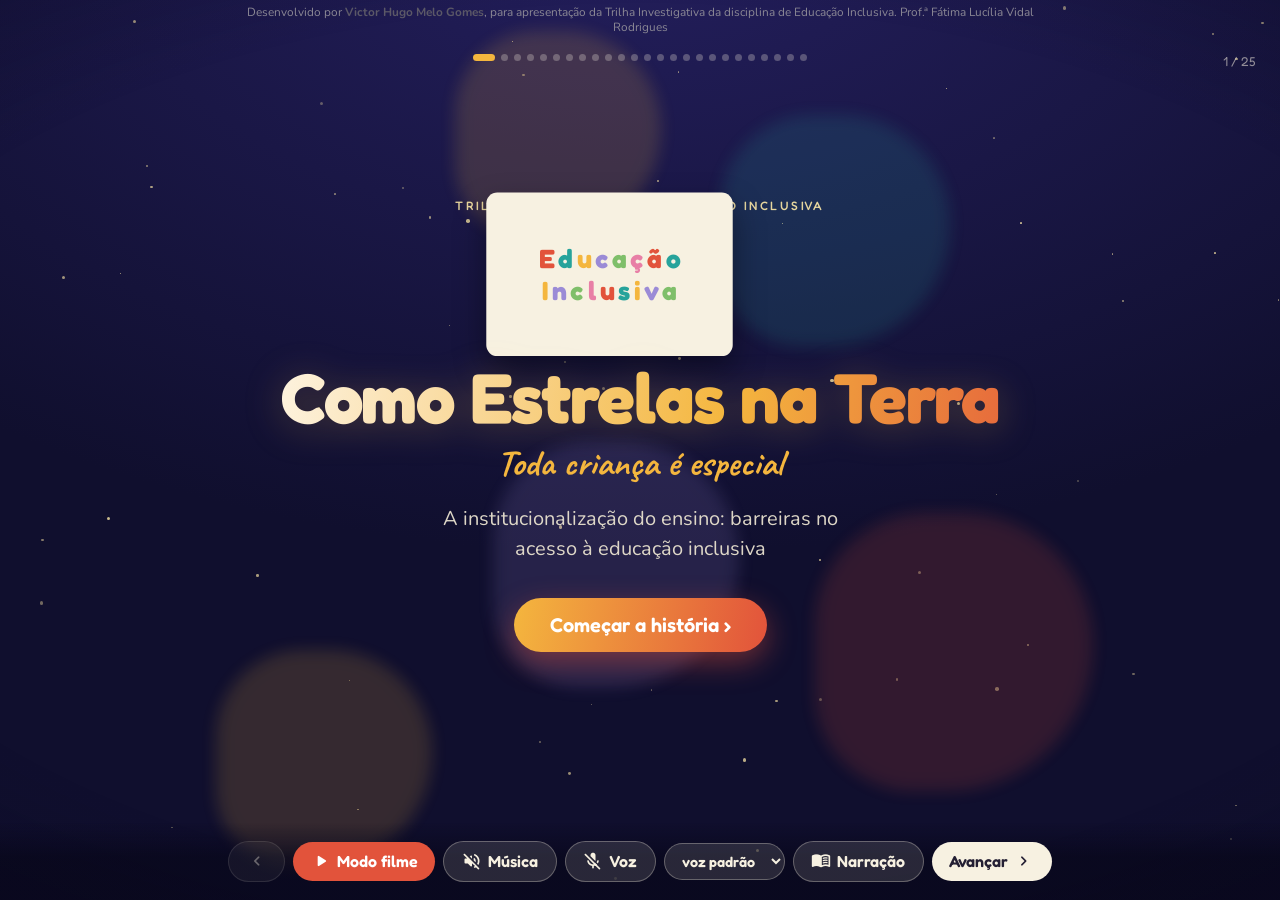
==== commit 1d55196f: "feat: implement application-wide voice synthesis framework and interactive component architecture" ====
--- a/index.html
+++ b/index.html
@@ -1,252 +1,21 @@
 <!DOCTYPE html>
 <html lang="pt-BR">
 <head>
-<meta charset="UTF-8">
-<meta name="viewport" content="width=device-width, initial-scale=1.0">
-<title>Como Estrelas na Terra (Curta)</title>
-<link rel="preconnect" href="https://fonts.googleapis.com">
-<link rel="preconnect" href="https://fonts.gstatic.com" crossorigin>
-<link href="https://fonts.googleapis.com/css2?family=Fredoka:wght@400;500;600;700&family=Caveat:wght@600;700&family=Nunito:wght@400;600;700;800&display=swap" rel="stylesheet">
-<style>
-  :root{
-    --sky-1:#100F2E;--sky-2:#241F5E;--paper:#F7F1E1;--ink:#241F33;
-    --marigold:#F4B63E;--vermilion:#E2533B;--teal:#27A39B;--lilac:#9B8BD6;--star:#FDE9A7;
-    --pink:#E87FA6;--green:#7FBF6A;
-    --deficiencia:#27A39B;--classe:#F4B63E;--genero:#E2533B;--raca:#9B8BD6;
-  }
-  *{box-sizing:border-box;margin:0;padding:0}
-  html,body{height:100%}
-  body{font-family:'Nunito',sans-serif;color:var(--paper);overflow:hidden;
-    background:radial-gradient(130% 110% at 50% -10%, var(--sky-2) 0%, var(--sky-1) 65%);
-    transition:background 1.2s ease;-webkit-font-smoothing:antialiased}
-  body.warm{--sky-2:#3a2a52}
-  body.cold{--sky-2:#1c2748}
-  .layer{position:fixed;inset:0;pointer-events:none}
-  #stars{z-index:0}
-  #stars i{position:absolute;border-radius:50%;background:var(--star);animation:tw 3.6s ease-in-out infinite}
-  @keyframes tw{0%,100%{opacity:.2;transform:scale(.6)}50%{opacity:1;transform:scale(1.2)}}
-  .shoot{position:absolute;top:14%;left:-12%;width:120px;height:2px;background:linear-gradient(90deg,transparent,var(--star));
-    border-radius:2px;filter:drop-shadow(0 0 6px var(--star));opacity:0}
-  .shoot.go{animation:shoot 1.5s ease-in forwards}
-  @keyframes shoot{0%{opacity:0;transform:translate(0,0) rotate(18deg)}15%{opacity:1}100%{opacity:0;transform:translate(120vw,46vh) rotate(18deg)}}
-  #blobs i{position:absolute;border-radius:46% 54% 60% 40%;filter:blur(8px);opacity:.16;animation:drift 18s ease-in-out infinite}
-  @keyframes drift{0%,100%{transform:translate(0,0) rotate(0)}50%{transform:translate(30px,-26px) rotate(40deg)}}
-  .vignette{z-index:2;background:radial-gradient(120% 90% at 50% 50%,transparent 55%,rgba(6,5,22,.55))}
-
-  /* paint wipe transition */
-  .wipe{position:fixed;inset:0;z-index:6;pointer-events:none;opacity:0;transform:translateX(-115%);
-    background:linear-gradient(90deg,transparent,var(--swipe,#F4B63E) 45%,var(--swipe,#F4B63E) 55%,transparent)}
-  .wipe.go{animation:wipe .62s ease-in-out}
-  @keyframes wipe{0%{transform:translateX(-115%);opacity:0}35%{opacity:.55}50%{transform:translateX(0)}100%{transform:translateX(115%);opacity:0}}
-
-  .stage{position:relative;z-index:3;height:100%;display:flex;flex-direction:column;align-items:center;justify-content:center;
-    padding:clamp(14px,4vw,46px);text-align:center}
-  .slide{display:none;width:100%;max-width:900px}
-  .slide.active{display:block;animation:slideIn .7s cubic-bezier(.2,.75,.2,1)}
-  @keyframes slideIn{from{opacity:0;transform:translateY(26px) scale(.985)}to{opacity:1;transform:none}}
-  .eyebrow{font-family:'Fredoka',sans-serif;font-weight:500;letter-spacing:.2em;text-transform:uppercase;
-    font-size:clamp(.6rem,2.3vw,.76rem);color:var(--star);opacity:.9;margin-bottom:.7em;animation:fadeUp .6s .1s backwards}
-  h1{font-family:'Fredoka',sans-serif;font-weight:700;line-height:1;font-size:clamp(2.1rem,8.4vw,4.4rem);letter-spacing:-.015em;
-    background:linear-gradient(100deg,#fff,var(--marigold) 60%,var(--vermilion));-webkit-background-clip:text;background-clip:text;
-    color:transparent;filter:drop-shadow(0 4px 18px rgba(244,182,62,.25))}
-  h2{font-family:'Fredoka',sans-serif;font-weight:600;line-height:1.08;font-size:clamp(1.55rem,5.8vw,2.7rem);color:var(--paper);
-    margin-top:.1em;animation:fadeUp .6s .25s backwards}
-  .sub{font-family:'Caveat',cursive;font-weight:700;color:var(--marigold);font-size:clamp(1.4rem,5.4vw,2.3rem);margin-top:.2em;
-    animation:fadeUp .6s .35s backwards}
-  .desc{font-size:clamp(1rem,3.3vw,1.25rem);line-height:1.5;color:#EAE3D0;max-width:36ch;margin:.9em auto 0;opacity:.94;
-    animation:fadeUp .6s .4s backwards}
-  @keyframes fadeUp{from{opacity:0;transform:translateY(14px)}to{opacity:1;transform:none}}
-
-  .scene{position:relative;height:clamp(190px,36vh,320px);margin:0 auto;display:flex;align-items:flex-end;justify-content:center;
-    gap:clamp(4px,1.6vw,24px);width:min(100%,660px)}
-  .ground{position:absolute;left:-4%;right:-4%;bottom:0;height:26%;border-radius:50% 50% 0 0/100% 100% 0 0;
-    background:rgba(0,0,0,.18);filter:blur(2px)}
-  .ch{filter:drop-shadow(0 10px 9px rgba(0,0,0,.3));transform-origin:bottom center;display:block}
-
-  /* idle + ACTIONS */
-  .breathe{animation:breathe 3.4s ease-in-out infinite}
-  @keyframes breathe{0%,100%{transform:translateY(0)}50%{transform:translateY(-7px)}}
-  .wobble{animation:wobble 2.8s ease-in-out infinite}
-  @keyframes wobble{0%,100%{transform:rotate(-3deg)}50%{transform:rotate(3deg)}}
-  .enter{animation:enter .8s cubic-bezier(.2,.8,.2,1) backwards}
-  .enter.d1{animation-delay:.15s}.enter.d2{animation-delay:.3s}.enter.d3{animation-delay:.45s}
-  @keyframes enter{from{opacity:0;transform:translateY(40px) scale(.85)}to{opacity:1;transform:none}}
-  .act-reach{animation:reach 2.4s ease-in-out infinite}
-  @keyframes reach{0%,100%{transform:translateY(0) rotate(-2deg)}50%{transform:translateY(-12px) rotate(4deg)}}
-  .act-walkR{animation:walkR 1.1s cubic-bezier(.2,.8,.2,1) backwards, breathe 3.4s 1.1s ease-in-out infinite}
-  @keyframes walkR{from{opacity:0;transform:translateX(120px)}to{opacity:1;transform:translateX(0)}}
-  .act-walkL{animation:walkL 1.1s cubic-bezier(.2,.8,.2,1) backwards, breathe 3.4s 1.1s ease-in-out infinite}
-  @keyframes walkL{from{opacity:0;transform:translateX(-120px)}to{opacity:1;transform:translateX(0)}}
-  .act-cheer{animation:cheer .9s ease-in-out infinite}
-  @keyframes cheer{0%,100%{transform:translateY(0) rotate(-3deg)}45%{transform:translateY(-16px) rotate(4deg)}}
-  .act-sway{animation:sway 3.6s ease-in-out infinite}
-  @keyframes sway{0%,100%{transform:rotate(-4deg)}50%{transform:rotate(4deg)}}
-  .act-hop{animation:hop 1.1s ease-in-out infinite}
-  @keyframes hop{0%,100%{transform:translateY(0)}30%{transform:translateY(-18px)}55%{transform:translateY(0)}}
-  .shakeit{animation:shakeit .5s ease-in-out 2}
-  @keyframes shakeit{0%,100%{transform:rotate(0)}25%{transform:rotate(-6deg)}75%{transform:rotate(6deg)}}
-
-  .board{position:absolute;top:4%;left:50%;transform:translateX(-50%);width:60%;height:42%;background:#243024;
-    border:7px solid #6b4a2e;border-radius:6px;box-shadow:inset 0 0 30px rgba(0,0,0,.5);opacity:.9}
-  .board::after{content:"A B C";position:absolute;inset:0;display:flex;align-items:center;justify-content:center;
-    font-family:'Caveat',cursive;font-size:clamp(1rem,4vw,1.8rem);color:rgba(247,241,225,.55);letter-spacing:.3em}
-  .spot{position:absolute;top:-30%;left:50%;width:60%;height:155%;background:radial-gradient(60% 50% at 50% 30%,rgba(253,233,167,.35),transparent 70%);transform:translateX(-50%)}
-
-  .book{width:clamp(92px,22vw,150px);height:clamp(70px,17vw,108px);background:var(--paper);border-radius:9px;
-    box-shadow:0 12px 26px rgba(0,0,0,.4);position:relative;display:flex;align-items:center;justify-content:center}
-  .book::before{content:"";position:absolute;left:50%;top:7%;bottom:7%;width:2px;background:#d8cdb0;transform:translateX(-50%)}
-  .dance{display:flex;gap:.08em}
-  .dance span{display:inline-block;font-family:'Caveat',cursive;font-weight:700;font-size:clamp(1.3rem,5vw,2.2rem);color:var(--ink);animation:dance 1.5s ease-in-out infinite}
-  .dance span:nth-child(2){animation-delay:.18s;color:var(--vermilion)}
-  .dance span:nth-child(3){animation-delay:.36s;color:var(--teal)}
-  .dance span:nth-child(4){animation-delay:.1s;color:var(--marigold)}
-  .dance span:nth-child(5){animation-delay:.5s;color:var(--lilac)}
-  @keyframes dance{0%,100%{transform:translateY(0) rotate(-10deg)}50%{transform:translateY(-26%) rotate(12deg)}}
-  .calm{display:flex;gap:.14em;font-family:'Caveat',cursive;font-weight:700;font-size:clamp(1.3rem,5vw,2.2rem);color:var(--ink)}
-  .calm span:nth-child(1){color:var(--teal)}.calm span:nth-child(2){color:var(--vermilion)}.calm span:nth-child(3){color:var(--marigold)}
-  .spill{position:absolute;font-family:'Caveat',cursive;font-weight:700;color:var(--paper);font-size:clamp(1rem,3.6vw,1.6rem);animation:spill 2.6s ease-in infinite}
-  @keyframes spill{0%{opacity:0;transform:translate(0,-10px) rotate(0)}20%{opacity:1}100%{opacity:0;transform:translate(var(--dx),60px) rotate(var(--dr))}}
-
-  .dreamstar{position:absolute;top:6%;right:24%;font-size:clamp(1.8rem,6vw,2.8rem);color:var(--star);
-    filter:drop-shadow(0 0 14px var(--star));animation:twirl 4s ease-in-out infinite}
-  @keyframes twirl{0%,100%{transform:rotate(-10deg) scale(1)}50%{transform:rotate(10deg) scale(1.15)}}
-  .floaty{position:absolute;border-radius:50%;animation:floaty 5s ease-in-out infinite}
-  @keyframes floaty{0%,100%{transform:translateY(0)}50%{transform:translateY(-16px)}}
-
-  .trophy{font-size:clamp(1.8rem,6vw,2.8rem);filter:drop-shadow(0 6px 10px rgba(0,0,0,.4));animation:breathe 3s ease-in-out infinite}
-  .grade{font-family:'Fredoka',sans-serif;font-weight:700;color:var(--marigold);font-size:clamp(2rem,7vw,3.2rem);text-shadow:0 0 22px rgba(244,182,62,.6);animation:pulse 1.8s ease-in-out infinite}
-  @keyframes pulse{0%,100%{transform:scale(1)}50%{transform:scale(1.12)}}
-  .report{font-family:'Caveat',cursive;font-weight:700;color:var(--vermilion);font-size:clamp(1.1rem,4vw,1.7rem);transform:rotate(-8deg)}
-
-  .gate{display:flex;gap:6px;align-items:flex-end;height:100%}
-  .gate i{width:8px;background:linear-gradient(var(--lilac),#4b447e);border-radius:5px 5px 0 0;height:clamp(130px,28vh,230px);box-shadow:inset -2px 0 4px rgba(0,0,0,.3)}
-  @keyframes rain{to{transform:translateY(120%)}}
-
-  .burst{position:absolute;left:50%;top:50%;width:40%;height:40%;border-radius:50%;opacity:0;transform:translate(-50%,-50%)}
-  .burst.go{animation:burst 1s ease-out forwards}
-  @keyframes burst{0%{opacity:0;transform:translate(-50%,-50%) scale(.1)}40%{opacity:.5}100%{opacity:0;transform:translate(-50%,-50%) scale(3.4)}}
-  .splat{position:absolute;border-radius:46% 54% 56% 44%;animation:pop .6s backwards}
-  @keyframes pop{from{opacity:0;transform:scale(0)}to{opacity:1;transform:scale(1)}}
-
-  .cards{display:flex;flex-wrap:wrap;gap:10px;justify-content:center;max-width:32ch}
-  .fcard{background:var(--paper);color:var(--ink);border-radius:12px;padding:.5em .55em .4em;width:clamp(72px,19vw,96px);
-    box-shadow:0 8px 18px rgba(0,0,0,.3);transform:rotate(-3deg);animation:deal .5s backwards}
-  .fcard:nth-child(even){transform:rotate(3deg)}
-  .fcard .av{width:100%;padding-bottom:64%;border-radius:8px;margin-bottom:.35em}
-  .fcard small{font-family:'Fredoka',sans-serif;font-weight:600;font-size:clamp(.58rem,2.3vw,.76rem);display:block}
-  @keyframes deal{from{opacity:0;transform:translateY(30px) rotate(-12deg) scale(.8)}}
-
-  .easel{width:clamp(116px,26vw,172px);height:clamp(116px,26vw,172px);background:var(--paper);border:7px solid #7a5a3c;border-radius:8px;
-    box-shadow:0 14px 30px rgba(0,0,0,.4);position:relative;overflow:hidden;transform:rotate(-2deg)}
-  .easel .splash{position:absolute;border-radius:50%;animation:paintIn .6s backwards}
-  @keyframes paintIn{from{opacity:0;transform:scale(0)}to{opacity:1;transform:scale(1)}}
-
-  .orbs{position:relative;height:clamp(170px,30vh,250px);display:flex;align-items:center;justify-content:center}
-  .orbit{position:absolute;width:clamp(160px,42vw,240px);height:clamp(160px,42vw,240px);animation:spin 16s linear infinite}
-  @keyframes spin{to{transform:rotate(360deg)}}
-  .orb{position:absolute;width:clamp(60px,15vw,86px);height:clamp(60px,15vw,86px);border-radius:50%;display:flex;align-items:center;
-    justify-content:center;font-family:'Fredoka',sans-serif;font-weight:600;color:var(--ink);font-size:clamp(.62rem,2.5vw,.84rem);
-    text-align:center;box-shadow:0 0 30px rgba(0,0,0,.3);animation:counter 16s linear infinite}
-  @keyframes counter{to{transform:rotate(-360deg)}}
-  .core{width:clamp(56px,14vw,82px);height:clamp(56px,14vw,82px);border-radius:50%;background:radial-gradient(circle at 40% 35%,#fff,var(--marigold));
-    box-shadow:0 0 50px rgba(244,182,62,.7);animation:pulse 2.4s ease-in-out infinite;z-index:1}
-
-  .lenswrap{margin-top:1.1em;display:flex;gap:.5em;justify-content:center;flex-wrap:wrap;animation:fadeUp .6s .5s backwards}
-  .lens{font-family:'Fredoka',sans-serif;font-weight:600;font-size:clamp(.72rem,2.8vw,.92rem);padding:.42em .95em;border-radius:999px;
-    color:var(--ink);display:inline-flex;align-items:center;gap:.45em;box-shadow:0 4px 14px rgba(0,0,0,.25)}
-  .lens::before{content:"";width:.55em;height:.55em;border-radius:50%;background:rgba(0,0,0,.4)}
-  .l-def{background:var(--deficiencia)}.l-cla{background:var(--classe)}.l-gen{background:var(--genero);color:#fff}.l-rac{background:var(--raca);color:#fff}
-
-  .narration{display:none;margin:1.2em auto 0;max-width:62ch;text-align:left;background:rgba(247,241,225,.07);border:1px solid rgba(247,241,225,.18);
-    border-radius:16px;padding:1em 1.2em;font-size:clamp(.95rem,3vw,1.08rem);line-height:1.55;color:#F1EAD6}
-  .narration.show{display:block;animation:fadeUp .35s}
-  .narration b{font-family:'Fredoka',sans-serif;color:var(--marigold);font-weight:600}
-
-  .bar{position:fixed;left:0;right:0;bottom:0;z-index:8;display:flex;gap:.5em;justify-content:center;flex-wrap:wrap;
-    padding:clamp(10px,2.4vw,18px);background:linear-gradient(transparent,rgba(8,7,26,.7) 45%)}
-  button{font-family:'Fredoka',sans-serif;font-weight:600;font-size:clamp(.8rem,2.8vw,1rem);border:none;border-radius:999px;
-    padding:.6em 1.1em;cursor:pointer;color:var(--ink);background:var(--paper);transition:transform .15s,filter .15s}
-  button:hover{filter:brightness(1.06)}button:active{transform:scale(.95)}
-  button:focus-visible{outline:3px solid var(--marigold);outline-offset:2px}
-  button.ghost{background:rgba(247,241,225,.13);color:var(--paper);border:1px solid rgba(247,241,225,.3)}
-  button.play{background:var(--vermilion);color:#fff}
-  button.on{background:var(--green);color:#10210a}
-  .vpick{font-family:'Fredoka',sans-serif;font-weight:600;font-size:clamp(.72rem,2.5vw,.9rem);border-radius:999px;
-    padding:.55em .9em;border:1px solid rgba(247,241,225,.3);background:rgba(247,241,225,.13);color:var(--paper);
-    cursor:pointer;max-width:46vw;text-overflow:ellipsis}
-  .vpick option{color:#111}
-  .bubble{position:fixed;z-index:9;max-width:min(72vw,440px);background:var(--paper);color:var(--ink);
-    font-family:'Fredoka',sans-serif;font-weight:600;font-size:clamp(.9rem,3vw,1.12rem);line-height:1.32;
-    padding:.7em 1em;border-radius:16px;border:3px solid var(--paper);box-shadow:0 10px 26px rgba(0,0,0,.4);display:none;text-align:center}
-  .bubble::after{content:"";position:absolute;left:50%;bottom:-13px;transform:translateX(-50%);border:8px solid transparent;border-top-color:var(--paper)}
-  button[disabled]{opacity:.4;cursor:default}
-  .start{margin-top:1.7em;background:linear-gradient(100deg,var(--marigold),var(--vermilion));color:#fff;font-size:clamp(1.05rem,3.8vw,1.25rem);
-    padding:.75em 1.8em;box-shadow:0 10px 30px rgba(226,83,59,.45)}
-
-  .dots{position:fixed;top:clamp(46px,12vw,54px);left:50%;transform:translateX(-50%);z-index:8;display:flex;gap:6px}
-  .dots i{width:7px;height:7px;border-radius:50%;background:rgba(247,241,225,.28);transition:.25s}
-  .dots i.on{background:var(--marigold);width:22px;border-radius:6px}
-  .counter{position:fixed;top:clamp(46px,12vw,54px);right:clamp(14px,4vw,24px);z-index:8;font-family:'Fredoka',sans-serif;font-size:.8rem;color:rgba(247,241,225,.55)}
-  .confetti{position:fixed;top:-12px;width:11px;height:14px;z-index:7;border-radius:2px;animation:fall linear forwards}
-  @keyframes fall{to{transform:translateY(108vh) rotate(720deg);opacity:.9}}
-
-  /* ---- extras de cena (nova direção de arte) ---- */
-  .imag{position:absolute;animation:floaty 5s ease-in-out infinite;font-family:'Fredoka',sans-serif;font-weight:700}
-  .sun{position:absolute;width:clamp(30px,7vw,46px);height:clamp(30px,7vw,46px);border-radius:50%;
-    background:radial-gradient(circle at 40% 35%,#fff,var(--marigold));box-shadow:0 0 22px rgba(244,182,62,.7);animation:floaty 6s ease-in-out infinite}
-  .planet{position:absolute;width:clamp(24px,6vw,38px);height:clamp(24px,6vw,38px);border-radius:50%;
-    background:radial-gradient(circle at 35% 30%,#fff,var(--lilac));animation:floaty 7s ease-in-out infinite}
-  .planet::after{content:"";position:absolute;left:-26%;top:38%;width:152%;height:24%;border-radius:50%;border:3px solid var(--teal);transform:rotate(-18deg)}
-  .classrow{position:absolute;left:0;right:0;bottom:0;display:flex;justify-content:center;align-items:flex-end;gap:clamp(2px,1.5vw,16px);z-index:0}
-  .seat{display:flex;flex-direction:column;align-items:center}
-  .desk{width:clamp(34px,9vw,56px);height:11px;border-radius:4px;background:#6b4a2e;margin-top:-8px;box-shadow:0 4px 9px rgba(0,0,0,.28);position:relative;z-index:3}
-  .laugh{animation:laugh .35s ease-in-out infinite}
-  @keyframes laugh{0%,100%{transform:translateY(0) rotate(-4deg)}50%{transform:translateY(-6px) rotate(4deg)}}
-  .haha{position:absolute;font-family:'Caveat',cursive;font-weight:700;color:var(--ink);font-size:clamp(1.1rem,4.4vw,2rem);opacity:0;z-index:4;animation:hahaUp 2.2s ease-out infinite}
-  @keyframes hahaUp{0%{opacity:0;transform:translateY(12px) rotate(-8deg)}25%{opacity:1}100%{opacity:0;transform:translateY(-52px) rotate(10deg)}}
-  .ten{position:absolute;top:-6%;font-family:'Fredoka',sans-serif;font-weight:700;color:var(--marigold);font-size:clamp(1.1rem,4.4vw,2rem);text-shadow:0 0 12px rgba(244,182,62,.7);opacity:0;animation:tenUp 2.4s ease-out infinite}
-  @keyframes tenUp{0%{opacity:0;transform:translateY(10px) scale(.7)}28%{opacity:1}100%{opacity:0;transform:translateY(-64px) scale(1.15)}}
-  .glow{position:absolute;width:clamp(120px,30vw,210px);height:clamp(120px,30vw,210px);border-radius:50%;z-index:0;background:radial-gradient(circle,rgba(244,182,62,.6),transparent 68%);animation:pulse 3s ease-in-out infinite}
-  .recede{animation:recede 3.2s ease-out forwards}
-  @keyframes recede{0%{transform:translateX(0) scale(.82);filter:grayscale(.15)}100%{transform:translateX(8%) scale(.66);filter:grayscale(.92) brightness(.9)}}
-  .cagebox{position:relative;padding:clamp(8px,2vw,14px);border:5px solid var(--lilac);border-radius:10px;background:rgba(75,68,126,.14);box-shadow:inset 0 0 22px rgba(0,0,0,.3)}
-  .cagebox::before,.cagebox::after{content:"";position:absolute;left:8%;right:8%;height:4px;background:rgba(75,68,126,.55);border-radius:3px}
-  .cagebox::before{top:34%}.cagebox::after{top:64%}
-  .playL{display:inline-block;font-family:'Caveat',cursive;font-weight:700;font-size:clamp(1.7rem,6.4vw,3rem);animation:playB 1.3s ease-in-out infinite}
-  @keyframes playB{0%,100%{transform:translateY(0) rotate(-7deg)}50%{transform:translateY(-18px) rotate(9deg)}}
-  .spark{position:absolute;color:var(--star);font-size:clamp(1rem,3.4vw,1.5rem);animation:twirl 2.4s ease-in-out infinite;filter:drop-shadow(0 0 6px var(--marigold))}
-  .fcol{display:flex;flex-direction:column;align-items:center;gap:6px}
-  .port{width:100%;aspect-ratio:1;background:#FBF8EF;border-radius:8px;overflow:hidden;margin-bottom:.3em;display:flex}
-  .port svg{width:100%;height:100%}
-  .artmini{background:#fff;border-radius:9px;padding:3px;box-shadow:0 5px 12px rgba(0,0,0,.22);transform:rotate(2deg);width:clamp(48px,12vw,64px)}
-  .artmini:nth-child(odd){transform:rotate(-2deg)}
-  .artmini svg{width:100%;display:block;border-radius:6px}
-  .artmini small{font-size:.54rem;color:var(--muted);display:block;text-align:center;margin-top:1px}
-  /* ---- fecho: muro de barreiras ---- */
-  .closewall{position:relative;height:clamp(180px,30vh,260px);max-width:560px;margin:0 auto;display:flex;align-items:center;justify-content:center}
-  .warmdoor{position:absolute;width:46%;height:92%;border-radius:50% 50% 46% 46%;background:radial-gradient(circle,rgba(244,182,62,.6),transparent 70%);opacity:0;animation:fadein 1s 1.7s both}
-  .heroor{position:relative;z-index:1;opacity:0;animation:fadein 1s 1.8s both}
-  @keyframes fadein{from{opacity:0;transform:translateY(10px)}to{opacity:1;transform:none}}
-  .barrier{position:absolute;top:7%;height:86%;width:23%;border-radius:9px;display:flex;align-items:center;justify-content:center;
-    color:#fff;font-family:'Fredoka',sans-serif;font-weight:600;font-size:clamp(.72rem,2.7vw,.98rem);text-align:center;padding:.4em;
-    background:linear-gradient(#8C8D9C,#5f6072);box-shadow:0 8px 20px rgba(0,0,0,.3);transform-origin:bottom center;z-index:2}
-  .bz0{left:3%;animation:fallL 1.1s .4s ease-in both}
-  .bz1{left:27%;animation:fallL 1.1s .6s ease-in both}
-  .bz2{right:27%;animation:fallR 1.1s .8s ease-in both}
-  .bz3{right:3%;animation:fallR 1.1s 1s ease-in both}
-  @keyframes fallL{0%{transform:translateX(0) rotate(0)}60%{opacity:1}100%{opacity:0;transform:translateX(-70px) rotate(-72deg)}}
-  @keyframes fallR{0%{transform:translateX(0) rotate(0)}60%{opacity:1}100%{opacity:0;transform:translateX(70px) rotate(72deg)}}
-  .booktitle{font-family:'Caveat',cursive;font-weight:700;color:var(--ink);font-size:clamp(1rem,3.8vw,1.6rem);line-height:1.02;text-align:center;padding:0 .5em}
-  .book.cover{width:clamp(132px,32vw,202px);height:clamp(88px,21vw,134px)}
-  .book.cover::before{display:none}
-  .covertitle{display:flex;flex-direction:column;gap:.04em;align-items:center}
-  .cover .dance{justify-content:center}
-  .cover .dance span{font-size:clamp(.82rem,3.1vw,1.35rem)}
-  .credit{position:fixed;top:5px;left:50%;transform:translateX(-50%);z-index:9;width:min(94vw,820px);text-align:center;
-    font-family:'Nunito',sans-serif;font-size:clamp(.56rem,2.1vw,.74rem);line-height:1.28;color:#8a8794;pointer-events:none}
-  .credit b{color:#5b5867;font-weight:700}
-  @media (prefers-reduced-motion:reduce){*{animation-duration:.001s!important;animation-iteration-count:1!important}}
-</style>
+  <meta charset="UTF-8">
+  <meta name="viewport" content="width=device-width, initial-scale=1.0">
+  <title>Como Estrelas na Terra (Curta)</title>
+  <link rel="preconnect" href="https://fonts.googleapis.com">
+  <link rel="preconnect" href="https://fonts.gstatic.com" crossorigin>
+  <link href="https://fonts.googleapis.com/css2?family=Fredoka:wght@400;500;600;700&family=Caveat:wght@600;700&family=Nunito:wght@400;600;700;800&display=swap" rel="stylesheet">
+  <link href="https://fonts.googleapis.com/icon?family=Material+Symbols+Rounded" rel="stylesheet">
+  
+  <!-- Stylesheets -->
+  <link rel="stylesheet" href="css/base.css">
+  <link rel="stylesheet" href="css/animations.css">
+  <link rel="stylesheet" href="css/layout.css">
+  <link rel="stylesheet" href="css/scenery.css">
+  <link rel="stylesheet" href="css/props.css">
+  <link rel="stylesheet" href="css/controls.css">
 </head>
 <body>
   <div class="layer" id="stars"></div>
@@ -254,423 +23,42 @@
   <div class="shoot" id="shoot"></div>
   <div class="layer vignette"></div>
   <div class="wipe" id="wipe"></div>
-  <div class="credit">Desenvolvido por <b>Victor Hugo Melo Gomes</b>, para apresentação da Trilha Investigativa da disciplina de Educação Inclusiva. Prof.ª Fátima Lucília Vidal Rodrigues</div>
+  
+  <div class="credit">
+    Desenvolvido por <b>Victor Hugo Melo Gomes</b>, para apresentação da Trilha Investigativa da disciplina de Educação Inclusiva. Prof.ª Fátima Lucília Vidal Rodrigues
+  </div>
+  
   <div class="dots" id="dots"></div>
   <div class="counter" id="counter"></div>
   <div class="stage" id="stage"></div>
+  
   <div class="bar">
-    <button class="ghost" id="prev">‹</button>
-    <button class="play" id="movie">▶ Modo filme</button>
-    <button class="ghost" id="music">🔊 Música</button>
-    <button class="ghost" id="voice">🎙️ Voz</button>
+    <button class="ghost" id="prev"><span class="material-symbols-rounded">chevron_left</span></button>
+    <button class="play" id="movie"><span class="material-symbols-rounded">play_arrow</span><span class="btn-text">Modo filme</span></button>
+    <button class="ghost" id="music"><span class="material-symbols-rounded">volume_off</span><span class="btn-text">Música</span></button>
+    <button class="ghost" id="voice"><span class="material-symbols-rounded">mic_off</span><span class="btn-text">Voz</span></button>
     <select class="vpick" id="voicePick" title="Escolher voz"><option>voz padrão</option></select>
-    <button class="ghost" id="notes">📖 Narração</button>
-    <button id="next">Avançar ›</button>
+    <button class="ghost" id="notes"><span class="material-symbols-rounded">menu_book</span><span class="btn-text">Narração</span></button>
+    <button id="next"><span class="btn-text">Avançar</span><span class="material-symbols-rounded">chevron_right</span></button>
   </div>
 
-<script>
-/* ===== CHARACTER ===== */
-function person(o){
-  o=o||{};
-  const skin=o.skin||"#E8B68C",hair=o.hair||"#2b2330",shirt=o.shirt||"#27A39B",pants=o.pants||"#3b5072",
-        shoe=o.shoe||"#2b2330",scale=o.scale||1,expr=o.expr||"neutral",style=o.hairStyle||"messy",
-        beard=!!o.beard,scarf=o.scarf||null,cls=o.cls||"";
-  const HAIR={
-    messy:`M22 54 Q18 20 42 18 Q46 10 56 16 Q62 8 70 16 Q78 12 84 20 Q100 24 98 54 Q92 36 82 34 Q84 26 78 24 Q76 32 70 30 Q70 22 64 24 Q62 32 56 30 Q54 22 48 26 Q48 34 42 32 Q34 32 30 40 Q26 44 22 54 Z`,
-    neat:`M22 56 Q20 20 60 18 Q100 20 98 56 Q94 34 60 33 Q46 33 42 44 Q48 32 64 32 Q44 28 30 40 Q24 46 22 56 Z`,
-    adult:`M26 54 Q26 24 60 22 Q94 24 94 54 Q88 36 60 35 Q34 36 26 54 Z`,
-    bun:`M22 54 Q20 22 60 20 Q100 22 98 54 Q92 34 60 33 Q34 34 22 54 Z`,
-    curly:`M24 54 Q22 30 34 24 Q34 16 44 22 Q50 14 60 20 Q70 14 76 22 Q86 16 86 26 Q98 30 96 54 Q92 42 84 44 Q90 34 82 32 Q84 42 74 40 Q78 30 68 34 Q70 24 60 30 Q52 24 52 34 Q44 30 46 40 Q36 34 38 44 Q30 42 24 54 Z`
-  };
-  const hairPath=HAIR[style]||HAIR.messy;
-  let irisDY=0,eRX=7.4,eRY=9,irisR=4.2,sparkle="",tear="";
-  let brows,mouth;
-  const B={straight:`<path d="M40 42 L52 41"/><path d="M68 41 L80 42"/>`,
-    raised:`<path d="M39 41 Q46 36 53 40"/><path d="M67 40 Q74 36 81 41"/>`,
-    worried:`<path d="M40 43 L52 38"/><path d="M68 38 L80 43"/>`,
-    high:`<path d="M39 38 Q46 33 53 37"/><path d="M67 37 Q74 33 81 38"/>`};
-  const M={smile:`<path d="M47 75 Q60 88 73 75" fill="none" stroke="#7a3b2e" stroke-width="3" stroke-linecap="round"/>`,
-    open:`<path d="M48 74 Q60 96 72 74 Z" fill="#7a3b2e"/><path d="M55 84 Q60 91 65 84 Z" fill="#E8748F"/>`,
-    gentle:`<path d="M53 79 Q60 84 67 79" fill="none" stroke="#7a3b2e" stroke-width="3" stroke-linecap="round"/>`,
-    frown:`<path d="M50 84 Q60 75 70 84" fill="none" stroke="#7a3b2e" stroke-width="3" stroke-linecap="round"/>`,
-    o:`<ellipse cx="60" cy="80" rx="5" ry="6.5" fill="#7a3b2e"/>`};
-  switch(expr){
-    case "happy": brows=B.raised; mouth=M.smile; break;
-    case "excited": brows=B.high; mouth=M.open; sparkle=`<path d="M82 38 l1.7 4.2 4.2 1.7 -4.2 1.7 -1.7 4.2 -1.7-4.2 -4.2-1.7 4.2-1.7z" fill="#FDE9A7"/>`; break;
-    case "surprised": eRX=8.6;eRY=10;irisR=3.5; brows=B.high; mouth=M.o; break;
-    case "sad": irisDY=2.4; brows=B.worried; mouth=M.frown; break;
-    case "cry": irisDY=2.6; brows=B.worried; mouth=M.frown; tear=`<path d="M46 60 q-3 6 0 9 q3 -3 0 -9z" fill="#7fc7e8" stroke="none"/>`; break;
-    default: brows=B.straight; mouth=M.gentle;
-  }
-  const eye=(cx)=>`<ellipse cx="${cx}" cy="54" rx="${eRX}" ry="${eRY}" fill="#fff" stroke="none"/>
-    <circle cx="${cx}" cy="${54+irisDY}" r="${irisR}" fill="#3a2b3a" stroke="none"/>
-    <circle cx="${cx-1.6}" cy="${52+irisDY}" r="1.6" fill="#fff" stroke="none"/>`;
-  const blush=beard?"":`<ellipse cx="38" cy="66" rx="6.5" ry="3.6" fill="#E8748F" opacity=".4" stroke="none"/><ellipse cx="82" cy="66" rx="6.5" ry="3.6" fill="#E8748F" opacity=".4" stroke="none"/>`;
-  const beardP=beard?`<path d="M28 56 Q30 90 60 94 Q90 90 92 56 Q86 74 76 76 Q80 64 60 67 Q40 64 44 76 Q34 74 28 56 Z" fill="${hair}"/>`:"";
-  const scarfP=scarf?`<path d="M42 104 Q60 118 78 104 L82 120 Q60 132 38 120 Z" fill="${scarf}"/>`:"";
-  return `<svg class="ch ${cls}" viewBox="0 0 120 200" width="${72*scale}" height="${120*scale}" aria-hidden="true">
-    <ellipse cx="60" cy="192" rx="32" ry="6" fill="rgba(0,0,0,.18)" stroke="none"/>
-    <g stroke="#3a2f3a" stroke-width="3" stroke-linejoin="round" stroke-linecap="round">
-      <rect x="48" y="150" width="11" height="34" rx="5.5" fill="${pants}"/><rect x="61" y="150" width="11" height="34" rx="5.5" fill="${pants}"/>
-      <ellipse cx="51" cy="186" rx="9" ry="5.5" fill="${shoe}"/><ellipse cx="69" cy="186" rx="9" ry="5.5" fill="${shoe}"/>
-      <rect x="27" y="108" width="13" height="42" rx="6.5" fill="${shirt}"/><rect x="80" y="108" width="13" height="42" rx="6.5" fill="${shirt}"/>
-      <circle cx="33.5" cy="150" r="7.5" fill="${skin}"/><circle cx="86.5" cy="150" r="7.5" fill="${skin}"/>
-      <path d="M36 110 Q36 102 44 102 L76 102 Q84 102 84 110 L84 150 Q84 158 76 158 L44 158 Q36 158 36 150 Z" fill="${shirt}"/>
-      ${scarfP}<rect x="54" y="90" width="12" height="16" rx="5" fill="${skin}"/>
-      <circle cx="22" cy="58" r="6" fill="${skin}"/><circle cx="98" cy="58" r="6" fill="${skin}"/>
-      <circle cx="60" cy="56" r="38" fill="${skin}"/>${beardP}<path d="${hairPath}" fill="${hair}"/>
-    </g>
-    <g stroke="none">${eye(47)}${eye(73)}${blush}${tear}</g>
-    <g stroke="${hair}" stroke-width="3" stroke-linecap="round" fill="none">${brows}</g>
-    ${mouth}${sparkle}</svg>`;
-}
-const ishaan =(e,s)=>person({skin:"#E8B68C",hair:"#241a22",hairStyle:"messy",shirt:"#27A39B",pants:"#34507a",expr:e||"neutral",scale:s||1});
-const nikumbh=(e,s)=>person({skin:"#C68A5E",hair:"#1d1820",hairStyle:"adult",beard:true,shirt:"#F4B63E",scarf:"#E2533B",pants:"#5a4632",shoe:"#4a3a28",expr:e||"happy",scale:s||1.16});
-const brother=(e,s)=>person({skin:"#E8B68C",hair:"#3a2a1c",hairStyle:"neat",shirt:"#5a86c4",pants:"#2f3c52",expr:e||"excited",scale:s||.92});
-const mateA =(e,s)=>person({skin:"#C68A5E",hair:"#241a22",hairStyle:"curly",shirt:"#E2533B",pants:"#3b5072",expr:e||"happy",scale:s||.82});
-const mateB =(e,s)=>person({skin:"#8d5a3c",hair:"#1d1820",hairStyle:"bun",shirt:"#9B8BD6",pants:"#34507a",expr:e||"happy",scale:s||.82});
-function fcard(n,c,d){return `<div class="fcard" style="animation-delay:${d}s"><div class="av" style="background:linear-gradient(135deg,${c},#fff)"></div><small>${n}</small></div>`;}
-const PORTRAIT={
- einstein:`<svg viewBox="0 0 72 72"><circle cx="36" cy="40" r="17" fill="#E8C9A8"/><path d="M14 38 Q9 18 24 18 Q26 8 36 12 Q46 8 48 18 Q63 18 58 38 Q52 26 44 27 Q40 21 36 23 Q32 21 28 27 Q20 26 14 38Z" fill="#EAEAEF"/><circle cx="15" cy="36" r="6" fill="#EAEAEF"/><circle cx="57" cy="36" r="6" fill="#EAEAEF"/><circle cx="30" cy="40" r="2.2" fill="#2a2330"/><circle cx="42" cy="40" r="2.2" fill="#2a2330"/><path d="M27 50 Q36 57 45 50 Q40 53 36 52 Q32 53 27 50Z" fill="#DADADF"/></svg>`,
- picasso:`<svg viewBox="0 0 72 72"><rect x="16" y="56" width="40" height="16" fill="#fff"/><rect x="16" y="56" width="40" height="4" fill="#3E7BD4"/><rect x="16" y="64" width="40" height="4" fill="#3E7BD4"/><circle cx="36" cy="34" r="18" fill="#D9A877"/><circle cx="18" cy="36" r="3.4" fill="#D9A877"/><circle cx="54" cy="36" r="3.4" fill="#D9A877"/><circle cx="29" cy="33" r="3" fill="#2a2330"/><circle cx="43" cy="33" r="3" fill="#2a2330"/><path d="M30 45 Q36 49 42 45" stroke="#7a3b2e" stroke-width="2.4" fill="none" stroke-linecap="round"/></svg>`,
- davinci:`<svg viewBox="0 0 72 72"><circle cx="36" cy="36" r="17" fill="#E3BE97"/><path d="M22 40 Q24 64 36 66 Q48 64 50 40 Q44 52 36 52 Q28 52 22 40Z" fill="#CFC9C0"/><path d="M19 30 Q16 46 25 50 L25 38 Q21 34 19 30Z" fill="#CFC9C0"/><path d="M53 30 Q56 46 47 50 L47 38 Q51 34 53 30Z" fill="#CFC9C0"/><path d="M17 28 Q36 12 55 28 Q36 22 17 28Z" fill="#6b4a2e"/><circle cx="30" cy="36" r="2.2" fill="#2a2330"/><circle cx="42" cy="36" r="2.2" fill="#2a2330"/></svg>`,
- christie:`<svg viewBox="0 0 72 72"><path d="M16 40 Q12 16 36 14 Q60 16 56 40 Q58 52 49 56 L49 40 Q42 34 36 34 Q30 34 23 40 L23 56 Q14 52 16 40Z" fill="#9A7B5A"/><circle cx="36" cy="38" r="16" fill="#E8C9A8"/><path d="M22 31 Q29 25 36 27 Q43 25 50 31 Q43 28 36 30 Q29 28 22 31Z" fill="#9A7B5A"/><circle cx="30" cy="38" r="2.2" fill="#2a2330"/><circle cx="42" cy="38" r="2.2" fill="#2a2330"/><path d="M31 46 Q36 49 41 46" stroke="#b3506a" stroke-width="2.2" fill="none" stroke-linecap="round"/><circle cx="36" cy="62" r="2.4" fill="#fff" stroke="#cbb" stroke-width="1"/></svg>`
-};
-const ART={
- einstein:`<svg viewBox="0 0 56 56"><rect width="56" height="56" rx="4" fill="#1F2A44"/><text x="28" y="26" font-family="Fredoka" font-weight="700" font-size="13" fill="#fff" text-anchor="middle">E=mc²</text><g fill="none" stroke="#79E0D0" stroke-width="1.5"><ellipse cx="28" cy="40" rx="15" ry="5.5"/><ellipse cx="28" cy="40" rx="15" ry="5.5" transform="rotate(60 28 40)"/><ellipse cx="28" cy="40" rx="15" ry="5.5" transform="rotate(120 28 40)"/></g><circle cx="28" cy="40" r="2.4" fill="#fff"/></svg>`,
- picasso:`<svg viewBox="0 0 56 56"><rect width="56" height="56" rx="4" fill="#F1EBDA"/><path d="M12 14 L30 11 L26 30 L13 27Z" fill="#3E7BD4"/><path d="M30 11 L45 17 L41 35 L26 30Z" fill="#F4B63E"/><path d="M13 27 L26 30 L23 45 L15 42Z" fill="#E2533B"/><path d="M26 30 L41 35 L37 46 L23 45Z" fill="#27A39B"/><circle cx="24" cy="22" r="2.2" fill="#1a1620"/><circle cx="34" cy="25" r="2.2" fill="#1a1620"/></svg>`,
- davinci:`<svg viewBox="0 0 56 56"><rect width="56" height="56" rx="4" fill="#6b4a2e"/><rect x="6" y="6" width="44" height="44" rx="2" fill="#9A8253"/><circle cx="28" cy="24" r="8" fill="#CAA77F"/><path d="M15 48 Q17 33 28 33 Q39 33 41 48Z" fill="#3A2F2A"/><path d="M22 40 Q28 44 34 40" stroke="#5a4636" stroke-width="1.5" fill="none"/></svg>`,
- christie:`<svg viewBox="0 0 56 56"><rect width="56" height="56" rx="4" fill="#F1EBDA"/><rect x="12" y="9" width="30" height="38" rx="3" fill="#7A2E3A"/><rect x="16" y="13" width="22" height="30" fill="#F1EBDA"/><text x="27" y="35" font-family="Fredoka" font-weight="700" font-size="20" fill="#7A2E3A" text-anchor="middle">?</text><circle cx="41" cy="40" r="7" fill="none" stroke="#2a2740" stroke-width="3"/><line x1="46" y1="45" x2="51" y2="50" stroke="#2a2740" stroke-width="3" stroke-linecap="round"/></svg>`
-};
-function famous(p,name,art,lbl){return `<div class="fcol"><div class="fcard"><div class="port">${p}</div><small>${name}</small></div><div class="artmini">${art}<small>${lbl}</small></div></div>`;}
-
-/* ===== SCENES ===== */
-const scenes=[
- {type:"intro",eyebrow:"Trilha investigativa · Educação inclusiva",title:"Como Estrelas na Terra",sub:"Toda criança é especial",
-  desc:"A institucionalização do ensino: barreiras no acesso à educação inclusiva",dur:6500,tint:"#F4B63E",mus:{chord:[60,64,67,74],tempo:600},body:"",
-  narration:"A institucionalização do ensino e as barreiras no acesso à educação inclusiva. Quando a escola se organiza como uma instituição padronizada, com um único método, um único ritmo e uma única forma de avaliar, ela própria levanta obstáculos para quem aprende diferente. A partir do filme <b>Como Estrelas na Terra</b>, este curta observa como essas barreiras se erguem na trajetória de Ishaan, um menino com dislexia, e o que é preciso para derrubá-las."},
-
- {num:1,title:"O mundo do Ishaan",art:"wonder",desc:"",
-  lens:[["l-def","Antes da instituição"]],dur:6500,tint:"#27A39B",body:"warm",mus:{chord:[69,73,76,81],tempo:520},
-  narration:"Antes de entrar na engrenagem escolar, Ishaan é uma criança curiosa e cheia de potencial. A dislexia é apenas um <b>modo diferente de aprender</b>, não um defeito. É a forma como a instituição vai recebê-lo que pode transformar essa diferença em barreira."},
-
- {num:2,title:"\"As letras dançam\"",art:"classroom",desc:"A dificuldade lida como preguiça: a barreira atitudinal.",
-  lens:[["l-gen","Barreira atitudinal"]],dur:7000,tint:"#E2533B",body:"cold",mus:{chord:[57,60,64,62],tempo:720},
-  narration:"Na sala de aula, Ishaan é chamado a ler; as letras se embaralham, ele falha, a turma ri e o professor o pune. A instituição lê a dificuldade como preguiça ou indisciplina. Essa é a <b>barreira atitudinal</b>: o preconceito que localiza o problema na criança, e não na rigidez da escola."},
-
- {num:3,title:"A comparação e a cobrança",art:"compare",desc:"A escola padroniza e compara.",
-  lens:[["l-cla","Padronização do ensino"]],dur:7000,tint:"#F4B63E",body:"cold",mus:{chord:[52,55,59,62],tempo:680},
-  narration:"Ishaan é medido o tempo todo contra o irmão nota dez. A instituição funciona como uma <b>linha de montagem</b> que padroniza ritmos e resultados. Quem não cabe no padrão é tratado como defeito de fabricação, e a <b>padronização</b> vira barreira."},
-
- {num:4,title:"O internato",art:"gate",desc:"Segregar em vez de incluir.",
-  lens:[["l-rac","Segregação institucional"]],dur:7000,tint:"#9B8BD6",body:"cold",mus:{chord:[50,53,57,48],tempo:840},
-  narration:"Diante do que não se encaixa, a instituição segrega: o internato de disciplina rígida afasta, enquadra e tenta corrigir. Em vez de adaptar o ambiente, ela isola a criança. É a <b>barreira da segregação institucional</b>, a institucionalização que exclui do acesso comum."},
-
- {num:5,title:"O professor Nikumbh",art:"teacher",desc:"A virada: mudar a prática, não a criança.",
-  lens:[["l-def","Mudar a prática"]],dur:7000,tint:"#27A39B",body:"warm",mus:{chord:[53,57,60,65],tempo:560},
-  narration:"A virada não parte da criança, mas do adulto e da instituição. O professor de artes inverte a lógica: em vez de corrigir o aluno, muda a própria prática. Derrubar barreiras começa quando a <b>escola se dispõe a mudar</b>."},
-
- {num:6,title:"As aulas com Nikumbh",art:"tutoring",desc:"Adaptar exige método, tempo e formação.",
-  lens:[["l-def","Barreira pedagógica"],["l-cla","Recursos e formação"]],dur:7000,tint:"#7FBF6A",body:"warm",mus:{chord:[55,59,62,67],tempo:540},
-  narration:"Nikumbh adapta o método: as letras viram brincadeira e Ishaan aprende. Mas isso exigiu <b>tempo, formação e atenção individual</b>, recursos que a instituição precisa garantir. Sem eles, a barreira pedagógica permanece de pé."},
-
- {num:7,title:"Para a turma toda",art:"cards",desc:"Combater as baixas expectativas.",
-  lens:[["l-gen","Barreira: expectativas"]],dur:6500,tint:"#F4B63E",body:"warm",mus:{chord:[60,64,67,72],tempo:500},
-  narration:"O professor lembra à turma que Einstein, Picasso e Da Vinci também aprendiam diferente. Ao elevar as <b>expectativas</b> sobre quem aprende de outro jeito, a escola derruba mais uma barreira atitudinal, e a inclusão vira assunto coletivo."},
-
- {num:8,title:"O campeonato de pintura",art:"easel",desc:"Quando a instituição enxerga, a criança floresce.",
-  lens:[["l-def","Valorizar habilidades"]],dur:12000,tint:"#E2533B",body:"warm",mus:{chord:[62,66,69,74],tempo:450},
-  narration:"No campeonato de pintura, Ishaan brilha. Quando a instituição <b>remove suas barreiras</b> e valoriza outras habilidades, o acesso à educação se torna real. A inclusão acontece quando a escola muda, não quando a criança se conserta."},
-
- {type:"close",eyebrow:"Considerações finais",title:"Derrubar as barreiras",sub:"atitudinal · pedagógica · estrutural · de acesso",
-  barriers:["Atitudinal","Pedagógica","Estrutural","Acesso"],
-  dur:11000,tint:"#FDE9A7",body:"warm",mus:{chord:[48,55,64,67],tempo:640},
-  narration:"As barreiras à educação inclusiva são, antes de tudo, <b>institucionais</b>. Quando a escola padroniza, compara e segrega, é ela que ergue os obstáculos (atitudinais, pedagógicos, estruturais e de acesso) que impedem muitas crianças de aprender. Incluir não é consertar a criança, nem depender da sorte de um bom professor: é a <b>instituição derrubar as próprias barreiras</b> e garantir, como direito, o acesso de todas as crianças à educação."}
-];
-
-/* ===== SCENERY ===== */
-function buildArt(s){
-  const g='<div class="ground"></div>';
-  switch(s.art){
-    case "wonder": return `<div class="scene">${g}
-      <span class="dreamstar" id="wstar">★</span>
-      <div class="sun" style="left:9%;top:12%"></div>
-      <div class="planet" style="right:12%;top:16%;animation-delay:1s"></div>
-      <span class="imag" style="left:22%;top:30%;color:var(--teal);font-size:1.4rem;animation-delay:.4s">✦</span>
-      <span class="imag" style="right:26%;top:42%;color:var(--lilac);font-size:1.6rem;animation-delay:1.3s">♪</span>
-      <span class="imag" style="left:36%;top:62%;color:var(--vermilion);font-size:1.2rem;animation-delay:.9s">✦</span>
-      <span class="floaty" style="left:16%;top:54%;width:18px;height:18px;background:var(--pink);animation-delay:.6s"></span>
-      <span class="floaty" style="right:18%;top:60%;width:14px;height:14px;background:var(--marigold);animation-delay:1.6s"></span>
-      <span class="floaty" style="right:34%;top:24%;width:12px;height:12px;background:var(--teal);animation-delay:2s"></span>
-      <div class="act-reach" id="hero">${ishaan("happy",1)}</div></div>`;
-    case "classroom": return `<div class="scene"><div class="board"></div>${g}
-      <div class="classrow">${[0,1,2,3].map(i=>`<div class="seat"><div class="laugh" style="animation-delay:${2.6+i*.12}s">${(i%2?mateB:mateA)("happy",.55)}</div><div class="desk"></div></div>`).join("")}</div>
-      <span class="haha" style="left:38%;top:6%;animation-delay:2.7s">ha ha!</span>
-      <span class="haha" style="left:56%;top:16%;animation-delay:3.2s">kkk</span>
-      <span class="haha" style="left:32%;top:20%;animation-delay:3.5s">haha</span>
-      <div class="act-sway" id="hero" style="position:relative;z-index:2">${ishaan("neutral",1)}</div>
-      <div class="book wobble" style="position:relative;z-index:2">
-        <div class="dance"><span>b</span><span>d</span><span>p</span><span>q</span><span>e</span></div>
-        <span class="spill" style="left:6%;--dx:-26px;--dr:-120deg;animation-delay:.2s">a</span>
-        <span class="spill" style="right:4%;--dx:30px;--dr:160deg;animation-delay:.9s">o</span></div></div>`;
-    case "compare": return `<div class="scene">${g}
-      <div class="glow" style="left:12%;top:22%"></div>
-      <div id="bro" style="position:relative;z-index:2;text-align:center">${brother("excited",1)}
-        <span class="ten" style="left:24%;animation-delay:.2s">10</span>
-        <span class="ten" style="left:52%;animation-delay:.9s">10</span>
-        <span class="ten" style="left:38%;animation-delay:1.6s">10</span></div>
-      <div style="width:7vw"></div>
-      <div class="recede" id="hero" style="position:relative;z-index:1;text-align:center">${ishaan("sad",.82)}<div class="report">repetente</div></div></div>`;
-    case "gate": return `<div class="scene" id="rainScene">${g}
-      <div class="gate enter d1"><i></i><i></i><i></i></div>
-      <div class="cagebox enter d2" style="filter:grayscale(.55)"><div class="act-sway" id="hero">${ishaan("sad",.84)}</div></div>
-      <div class="gate enter d1"><i></i><i></i><i></i></div></div>`;
-    case "teacher": return `<div class="scene" id="burstScene">${g}
-      <div class="burst" id="burstFx" style="background:radial-gradient(circle,var(--marigold),var(--vermilion))"></div>
-      <span class="splat" style="left:12%;top:18%;width:34px;height:34px;background:var(--teal);animation-delay:.2s"></span>
-      <span class="splat" style="right:14%;top:12%;width:26px;height:26px;background:var(--pink);animation-delay:.5s"></span>
-      <div class="breathe" id="hero">${ishaan("sad",.82)}</div>
-      <div class="act-walkR" id="teach">${nikumbh("happy",1.16)}</div>
-      <div class="breathe" id="mate">${mateB("happy",.82)}</div></div>`;
-    case "tutoring": return `<div class="scene">${g}
-      <span class="spark" style="left:30%;top:12%;animation-delay:.2s">✦</span>
-      <span class="spark" style="right:34%;top:20%;animation-delay:1s">✦</span>
-      <span class="spark" style="left:46%;top:8%;animation-delay:1.6s">✦</span>
-      <div class="act-walkL" id="teach">${nikumbh("happy",1.12)}</div>
-      <div style="display:flex;gap:.05em;align-items:flex-end">
-        <span class="playL" style="color:var(--vermilion)">a</span>
-        <span class="playL" style="color:var(--teal);animation-delay:.2s">b</span>
-        <span class="playL" style="color:var(--marigold);animation-delay:.4s">c</span>
-        <span class="playL" style="color:var(--lilac);animation-delay:.6s">!</span></div>
-      <div class="breathe" id="hero">${ishaan("surprised",.9)}</div></div>`;
-    case "cards": return `<div class="scene">${g}
-      <div class="cards">
-        ${famous(PORTRAIT.einstein,"Einstein",ART.einstein,"E = mc²")}
-        ${famous(PORTRAIT.picasso,"Picasso",ART.picasso,"Cubismo")}
-        ${famous(PORTRAIT.davinci,"Da Vinci",ART.davinci,"Mona Lisa")}
-        ${famous(PORTRAIT.christie,"A. Christie",ART.christie,"Romances")}
-      </div></div>`;
-    case "easel": return `<div class="scene" id="winScene">${g}<div class="spot"></div>
-      <div class="enter d1 easel">
-        <span class="splash" style="width:46%;height:46%;background:var(--vermilion);left:8%;top:10%;animation-delay:.5s"></span>
-        <span class="splash" style="width:40%;height:40%;background:var(--teal);right:6%;top:26%;animation-delay:1s"></span>
-        <span class="splash" style="width:34%;height:34%;background:var(--marigold);left:28%;bottom:8%;animation-delay:1.5s"></span>
-        <span class="splash" style="width:24%;height:24%;background:var(--lilac);right:26%;bottom:14%;animation-delay:2s"></span></div>
-      <div class="breathe" id="hero">${ishaan("happy",.95)}</div></div>`;
-    default: return "";
-  }
-}
-
-/* per-scene acting: timed expression changes on #hero */
-const LINES={
-  wonder:[["narrator","Esse é o Ishaan. Um menino que enxerga o mundo cheio de cores."],["ishaan","Olha só... as estrelas!"]],
-  classroom:[["ishaan","As letras... ficam dançando na minha frente."],["strict","Leia direito! Por que você não presta atenção?"],["narrator","A dificuldade dele é tratada como preguiça."]],
-  compare:[["brother","Tirei dez de novo!"],["narrator","E o Ishaan é cobrado o tempo todo pra ser igual ao irmão."]],
-  gate:[["ishaan","Eu só queria voltar pra casa..."],["narrator","No internato, o menino vai se fechando."]],
-  teacher:[["nikumbh","Cada criança aprende do seu jeito. Inclusive você."],["narrator","A chegada do professor muda tudo."]],
-  tutoring:[["nikumbh","Vamos transformar as letras numa brincadeira."],["ishaan","Eu consegui... eu li!"]],
-  cards:[["nikumbh","Einstein, Picasso, Leonardo da Vinci... todos eram disléxicos."]],
-  easel:[["ishaan","Eu pintei isso!"],["narrator","E a escola, enfim, enxerga o que ele tem de melhor."]]
-};
-const CHOREO={
-  wonder:{b:ishaan,sc:1,steps:[[1400,"excited"]]},
-  classroom:{b:ishaan,sc:1,steps:[[1100,"surprised",true],[2900,"sad"]]},
-  gate:{b:ishaan,sc:.84,gray:true,steps:[[1800,"cry"]]},
-  teacher:{b:ishaan,sc:.82,steps:[[1700,"surprised",true],[3300,"happy"]]},
-  tutoring:{b:ishaan,sc:.9,steps:[[2200,"happy",true]]},
-  cards:{b:ishaan,sc:.8,steps:[[1400,"excited",true]]},
-  easel:{b:ishaan,sc:.95,steps:[[1900,"excited",true]]}
-};
-let actTimers=[];
-function runChoreo(art){
-  actTimers.forEach(clearTimeout); actTimers=[];
-  const c=CHOREO[art]; if(!c) return;
-  c.steps.forEach(([ms,expr,pop])=>{
-    actTimers.push(setTimeout(()=>{
-      const el=document.getElementById("hero"); if(!el) return;
-      el.innerHTML=c.b(expr,c.sc);
-      if(c.gray) el.style.filter="grayscale(.55)";
-      if(pop){el.classList.remove("shakeit");void el.offsetWidth;el.classList.add("shakeit");}
-      if(art==="easel"&&expr==="excited"){el.classList.add("act-hop");}
-    },ms));
-  });
-}
-
-/* ===== RENDER ===== */
-function render(i){
-  const s=scenes[i]; let h='<div class="slide active">';
-  if(s.type==="intro"){
-    h+=`<div class="eyebrow">${s.eyebrow}</div>
-      <div class="scene" style="height:auto;margin-bottom:.4em"><div class="book cover wobble"><div class="covertitle">
-        <div class="dance"><span style="color:var(--vermilion);animation-delay:0s">E</span><span style="color:var(--teal);animation-delay:.18s">d</span><span style="color:var(--marigold);animation-delay:.36s">u</span><span style="color:var(--lilac);animation-delay:.1s">c</span><span style="color:var(--green);animation-delay:.5s">a</span><span style="color:var(--pink);animation-delay:.28s">ç</span><span style="color:var(--vermilion);animation-delay:.12s">ã</span><span style="color:var(--teal);animation-delay:.4s">o</span></div>
-        <div class="dance"><span style="color:var(--marigold);animation-delay:.2s">I</span><span style="color:var(--lilac);animation-delay:.05s">n</span><span style="color:var(--green);animation-delay:.33s">c</span><span style="color:var(--pink);animation-delay:.15s">l</span><span style="color:var(--vermilion);animation-delay:.45s">u</span><span style="color:var(--teal);animation-delay:.25s">s</span><span style="color:var(--marigold);animation-delay:.1s">i</span><span style="color:var(--lilac);animation-delay:.38s">v</span><span style="color:var(--green);animation-delay:.5s">a</span></div>
-      </div></div></div>
-      <h1>${s.title}</h1><div class="sub">${s.sub}</div><p class="desc">${s.desc}</p>`;
-  } else if(s.type==="close"){
-    h+=`<div class="eyebrow">${s.eyebrow}</div>
-      <div class="closewall">
-        <div class="warmdoor"></div>
-        <div class="heroor">${ishaan("happy",1)}</div>
-        ${s.barriers.map((b,k)=>`<div class="barrier bz${k}">${b}</div>`).join("")}
-      </div>
-      <h2>${s.title}</h2><div class="sub">${s.sub}</div>`;
-  } else {
-    h+=`<div class="eyebrow">Cena ${s.num} de 8</div>${buildArt(s)}
-      <h2>${s.title}</h2><p class="desc">${s.desc}</p>
-      <div class="lenswrap">${s.lens.map(l=>`<span class="lens ${l[0]}">${l[1]}</span>`).join("")}</div>`;
-  }
-  h+=`<div class="narration ${notesOn?'show':''}">${s.narration}</div>`;
-  if(i===0) h+=`<div style="text-align:center"><button class="start" id="go">Começar a história ›</button></div>`;
-  h+='</div>'; stage.innerHTML=h;
-
-  document.body.classList.remove("warm","cold"); if(s.body) document.body.classList.add(s.body);
-  dots.innerHTML=scenes.map((_,k)=>`<i class="${k===i?'on':''}"></i>`).join("");
-  counter.textContent=(i+1)+" / "+scenes.length;
-  prev.disabled=i===0; next.textContent=i===scenes.length-1?"Reiniciar ↺":"Avançar ›";
-  const go=document.getElementById("go"); if(go) go.onclick=()=>nav(1);
-
-  runChoreo(s.art);
-  if(s.art==="gate") makeRain();
-  if(s.art==="teacher"){const b=document.getElementById("burstFx"); if(b) requestAnimationFrame(()=>b.classList.add("go"));}
-  if(s.art==="easel"){ setTimeout(()=>confetti(130),1300); setTimeout(()=>confetti(100),3000); }
-  if(s.type==="intro"||s.type==="close") shootStar();
-  setMood(s.mus);
-  if(voiceOn) speakScene(i);
-}
-
-/* ===== FX ===== */
-function makeRain(){const sc=document.getElementById("rainScene"); if(!sc) return;
-  for(let n=0;n<34;n++){const r=document.createElement("span");
-    r.style.cssText=`position:absolute;top:-10%;left:${Math.random()*100}%;width:2px;height:16px;border-radius:2px;background:linear-gradient(rgba(155,139,214,0),rgba(200,212,240,.85));animation:rain ${0.5+Math.random()*0.5}s linear ${Math.random()}s infinite`;
-    sc.appendChild(r);}}
-const CC=["#F4B63E","#E2533B","#27A39B","#9B8BD6","#E87FA6","#FDE9A7","#7FBF6A"];
-function confetti(n){for(let i=0;i<n;i++){const c=document.createElement("div");c.className="confetti";
-  c.style.left=Math.random()*100+"vw";c.style.background=CC[i%CC.length];c.style.animationDuration=(1.6+Math.random()*1.6)+"s";
-  c.style.animationDelay=(Math.random()*.5)+"s";c.style.transform=`rotate(${Math.random()*360}deg)`;
-  if(Math.random()>.5)c.style.borderRadius="50%";document.body.appendChild(c);setTimeout(()=>c.remove(),3600);}}
-function shootStar(){const s=document.getElementById("shoot");s.classList.remove("go");void s.offsetWidth;s.classList.add("go");}
-function doWipe(tint){const w=document.getElementById("wipe");w.style.setProperty("--swipe",tint||"#F4B63E");
-  w.classList.remove("go");void w.offsetWidth;w.classList.add("go");}
-
-/* ===== MUSIC (procedural, mood per scene) ===== */
-let actx=null,master=null,padA=null,padB=null,padG=null,arpTimer=null,musOn=false,curChord=[60,64,67,72],arpDelay=560,arpStep=0;
-const midiF=m=>440*Math.pow(2,(m-69)/12);
-function startAudio(){
-  actx=new (window.AudioContext||window.webkitAudioContext)();
-  master=actx.createGain(); master.gain.value=0; master.connect(actx.destination);
-  padG=actx.createGain(); padG.gain.value=.05; padG.connect(master);
-  padA=actx.createOscillator(); padB=actx.createOscillator();
-  padA.type="sine"; padB.type="sine"; padB.detune.value=7;
-  padA.connect(padG); padB.connect(padG); padA.start(); padB.start();
-  setMood(scenes[idx].mus,true);
-}
-function setMood(m,instant){
-  if(!actx||!m) return;
-  curChord=m.chord; arpDelay=m.tempo;
-  const t=actx.currentTime+(instant?0:.05), tt=instant?0:.9;
-  padA.frequency.linearRampToValueAtTime(midiF(m.chord[0]-12),t+tt);
-  padB.frequency.linearRampToValueAtTime(midiF(m.chord[1]-12),t+tt);
-}
-function pluck(f){
-  const o=actx.createOscillator(),gg=actx.createGain(),t=actx.currentTime;
-  o.type="triangle"; o.frequency.value=f;
-  gg.gain.setValueAtTime(0,t); gg.gain.linearRampToValueAtTime(.12,t+.03); gg.gain.exponentialRampToValueAtTime(.001,t+.95);
-  o.connect(gg); gg.connect(master); o.start(t); o.stop(t+1);
-}
-function arp(){clearTimeout(arpTimer); if(!musOn) return;
-  const idx2=arpStep%(curChord.length*2);
-  const base=curChord[idx2%curChord.length]+(idx2>=curChord.length?12:0);
-  pluck(midiF(base)); arpStep++; arpTimer=setTimeout(arp,arpDelay);}
-function toggleMusic(){
-  if(!actx){startAudio();}
-  musOn=!musOn;
-  if(musOn){music.classList.add("on");music.textContent="🔊 Música";
-    master.gain.cancelScheduledValues(actx.currentTime);
-    master.gain.linearRampToValueAtTime(.5,actx.currentTime+.6); arp();}
-  else{music.classList.remove("on");music.textContent="🔇 Música";
-    master.gain.linearRampToValueAtTime(0,actx.currentTime+.4); clearTimeout(arpTimer);}
-}
-
-/* ===== VOICE: NARRATOR + CHARACTER VOICES ===== */
-let voiceOn=false, ptVoice=null, voiceA=null, voiceB=null, currentUtter=null, allVoices=[], speakSession=0;
-function scoreVoice(v){let s=0;const n=(v.name||'').toLowerCase(),l=(v.lang||'').toLowerCase();
-  if(/pt[-_]?br/.test(l))s+=100; else if(/^pt/.test(l))s+=55;
-  if(/natural|neural|online|enhanced|premium/.test(n))s+=45;
-  if(/google/.test(n))s+=30;
-  if(/luciana|francisca|maria|thalita|camila|vit[oó]ria|hortense|fernanda/.test(n))s+=12;
-  if(/compact|eloquence|robot|cellos|zarvox|grandma/.test(n))s-=40;
-  return s;}
-function pickVoice(){ if(!allVoices.length) return; let best=null,bs=-1e9;
-  allVoices.forEach(v=>{const sc=scoreVoice(v); if(sc>bs){bs=sc;best=v;}}); if(best)ptVoice=best; }
-function setAB(){ voiceA=ptVoice; voiceB=allVoices.filter(v=>/^pt/i.test(v.lang)&&v.name!==(ptVoice&&ptVoice.name)).sort((a,b)=>scoreVoice(b)-scoreVoice(a))[0]||ptVoice; }
-function buildVoiceMenu(){ const el=document.getElementById('voicePick'); if(!el) return;
-  let list=allVoices.filter(v=>/^pt/i.test(v.lang)); if(!list.length) list=allVoices.slice();
-  list.sort((a,b)=>scoreVoice(b)-scoreVoice(a));
-  el.innerHTML=list.map(v=>`<option value="${v.name}">${v.name.replace(/Microsoft|Google/g,'').trim()}${/pt[-_]?br/i.test(v.lang)?' (BR)':''}</option>`).join('')||'<option>voz padrão</option>';
-  if(ptVoice) el.value=ptVoice.name;
-  el.onchange=()=>{ ptVoice=allVoices.find(v=>v.name===el.value)||ptVoice; setAB(); if(voiceOn) speakScene(idx); };
-}
-function loadVoices(){ try{allVoices=speechSynthesis.getVoices()||[];}catch(e){allVoices=[];}
-  if(allVoices.length){ if(!ptVoice)pickVoice(); setAB(); buildVoiceMenu(); } }
-if('speechSynthesis' in window){ loadVoices(); speechSynthesis.onvoiceschanged=loadVoices; }
-
-const VOICEMAP={ narrator:{pitch:1.0,rate:1.06,v:0}, ishaan:{pitch:1.5,rate:1.18,v:0}, nikumbh:{pitch:.82,rate:1.0,v:1},
-  brother:{pitch:1.25,rate:1.22,v:0}, strict:{pitch:.78,rate:1.2,v:1}, turma:{pitch:1.35,rate:1.22,v:0} };
-const BUBCOLOR={ishaan:"var(--teal)",nikumbh:"var(--marigold)",brother:"#5a86c4",strict:"#c0566f",turma:"var(--lilac)"};
-const BUBEL={ishaan:"hero",nikumbh:"teach",brother:"bro",strict:"bro",turma:"mate"};
-function ensureBubble(){ let b=document.getElementById('bubble'); if(!b){b=document.createElement('div');b.id='bubble';b.className='bubble';document.body.appendChild(b);} return b; }
-function showBubble(line){ const b=ensureBubble(); b.textContent=line[1]; b.style.borderColor=BUBCOLOR[line[0]]||'var(--paper)'; b.style.display='block';
-  const el=document.getElementById(BUBEL[line[0]]||''); const r=el&&el.getBoundingClientRect();
-  if(r){ b.style.left=Math.min(Math.max(r.left+r.width/2,100),innerWidth-100)+'px'; b.style.top=(r.top-16)+'px'; b.style.transform='translate(-50%,-100%)'; }
-  else { b.style.left='50%'; b.style.top='34%'; b.style.transform='translate(-50%,-100%)'; } }
-function hideBubble(){ const b=document.getElementById('bubble'); if(b) b.style.display='none'; }
-function buildQueue(i){ const s=scenes[i]; const L=(typeof LINES!=='undefined')&&LINES[s.art];
-  if(L&&L.length) return L; return [["narrator", s.narration.replace(/<[^>]+>/g,'').replace(/[“”]/g,'"')]]; }
-function speakLine(line,done){
-  const m=VOICEMAP[line[0]]||VOICEMAP.narrator; const u=new SpeechSynthesisUtterance(line[1]);
-  const vv=(m.v===1?voiceB:voiceA)||ptVoice; if(vv){u.voice=vv;u.lang=vv.lang||'pt-BR';} else u.lang='pt-BR';
-  u.pitch=m.pitch; u.rate=m.rate;
-  if(line[0]!=='narrator') showBubble(line); else hideBubble();
-  u.onend=()=>{ hideBubble(); done&&done(); };
-  currentUtter=u; speechSynthesis.speak(u);
-}
-function speakScene(i){
-  if(!voiceOn||!('speechSynthesis' in window)) return;
-  try{speechSynthesis.cancel();}catch(e){} hideBubble();
-  const session=++speakSession; const q=buildQueue(i); let qi=0;
-  (function step(){ if(session!==speakSession) return;
-    if(qi>=q.length){ if(playing&&voiceOn){ if(idx<scenes.length-1) nav(1); else stopMovie(); } return; }
-    speakLine(q[qi++], step); })();
-}
-function setDuck(){ if(actx&&musOn){ master.gain.linearRampToValueAtTime(voiceOn?.22:.5, actx.currentTime+.4); } }
-function toggleVoice(){
-  voiceOn=!voiceOn;
-  if(voiceOn){ voice.classList.add("on"); voice.textContent="🎙️ Voz"; clearTimeout(timer); setDuck(); speakScene(idx); }
-  else{ voice.classList.remove("on"); voice.textContent="🔇 Voz"; speakSession++; try{speechSynthesis.cancel();}catch(e){} hideBubble(); setDuck(); if(playing) schedule(); }
-}
-
-/* ===== NAV + MOVIE ===== */
-let idx=0,notesOn=false,playing=false,timer=null;
-const stage=document.getElementById("stage"),dots=document.getElementById("dots"),counter=document.getElementById("counter"),
-  prev=document.getElementById("prev"),next=document.getElementById("next"),notes=document.getElementById("notes"),
-  movie=document.getElementById("movie"),music=document.getElementById("music"),voice=document.getElementById("voice");
-function schedule(){clearTimeout(timer); if(playing&&!voiceOn){timer=setTimeout(()=>{ if(idx<scenes.length-1) nav(1); else stopMovie(); }, scenes[idx].dur||7000);}}
-function nav(d){const t=scenes[Math.min(Math.max(idx+d,0),scenes.length-1)]?.tint; doWipe(t); idx+=d; if(idx<0)idx=0; if(idx>=scenes.length)idx=0; render(idx); schedule();}
-function stopMovie(){playing=false;clearTimeout(timer);movie.textContent="▶ Modo filme";movie.classList.add("play");}
-function startMovie(){playing=true; if(idx>=scenes.length-1) idx=0; movie.textContent="⏸ Pausar";movie.classList.remove("play");render(idx);schedule();}
-next.onclick=()=>nav(1); prev.onclick=()=>nav(-1); movie.onclick=()=>playing?stopMovie():startMovie(); music.onclick=toggleMusic; voice.onclick=toggleVoice;
-notes.onclick=()=>{notesOn=!notesOn;notes.textContent=notesOn?"🙈 Ocultar":"📖 Narração";document.querySelector(".narration")?.classList.toggle("show",notesOn);};
-document.addEventListener("keydown",e=>{ if(e.key==="ArrowRight"||e.key===" "){e.preventDefault();nav(1);} if(e.key==="ArrowLeft")nav(-1);});
-
-/* ambient */
-const sf=document.getElementById("stars");
-for(let n=0;n<70;n++){const s=document.createElement("i");s.style.left=Math.random()*100+"%";s.style.top=Math.random()*100+"%";
-  s.style.animationDelay=(Math.random()*3.6)+"s";const z=1+Math.random()*2.6;s.style.width=s.style.height=z+"px";s.style.opacity=(.3+Math.random()*.5);sf.appendChild(s);}
-const bl=document.getElementById("blobs");const bc=["#F4B63E","#E2533B","#27A39B","#9B8BD6"];
-for(let n=0;n<5;n++){const b=document.createElement("i");const sz=120+Math.random()*160;b.style.width=b.style.height=sz+"px";
-  b.style.left=Math.random()*90+"%";b.style.top=Math.random()*80+"%";b.style.background=bc[n%bc.length];b.style.animationDelay=(Math.random()*8)+"s";bl.appendChild(b);}
-
-render(0); setTimeout(shootStar,800);
-</script>
+  <!-- JavaScript Modules -->
+  <script src="js/state.js"></script>
+  <script src="js/data/scenes.js"></script>
+  <script src="js/data/dialogues.js"></script>
+  <script src="js/components/characters.js"></script>
+  <script src="js/components/scenery.js"></script>
+  <script src="js/systems/audio.js"></script>
+  <script src="js/systems/effects.js"></script>
+  <script src="js/systems/voice.js"></script>
+  <script src="js/systems/choreography.js"></script>
+  <script src="js/interactions/classroom.js"></script>
+  <script src="js/interactions/complaint.js"></script>
+  <script src="js/interactions/compare.js"></script>
+  <script src="js/interactions/father_anger.js"></script>
+  <script src="js/interactions/farewell.js"></script>
+  <script src="js/interactions/strict_school.js"></script>
+  <script src="js/interactions/rajan.js"></script>
+  <script src="js/app.js"></script>
 </body>
 </html>
--- a/css/base.css
+++ b/css/base.css
@@ -0,0 +1,75 @@
+:root {
+  --sky-1: #100F2E;
+  --sky-2: #241F5E;
+  --paper: #F7F1E1;
+  --ink: #241F33;
+  --marigold: #F4B63E;
+  --vermilion: #E2533B;
+  --teal: #27A39B;
+  --lilac: #9B8BD6;
+  --star: #FDE9A7;
+  --pink: #E87FA6;
+  --green: #7FBF6A;
+  --deficiencia: #27A39B;
+  --classe: #F4B63E;
+  --genero: #E2533B;
+  --raca: #9B8BD6;
+}
+
+* {
+  box-sizing: border-box;
+  margin: 0;
+  padding: 0;
+}
+
+html, body {
+  height: 100%;
+  overflow: hidden;
+}
+
+body {
+  font-family: 'Nunito', sans-serif;
+  color: var(--paper);
+  overflow: hidden;
+  background: radial-gradient(130% 110% at 50% -10%, var(--sky-2) 0%, var(--sky-1) 65%);
+  transition: background 1.2s ease;
+  -webkit-font-smoothing: antialiased;
+}
+
+body.warm {
+  --sky-2: #3a2a52;
+}
+
+body.cold {
+  --sky-2: #1c2748;
+}
+
+.layer {
+  position: fixed;
+  inset: 0;
+  pointer-events: none;
+}
+
+#stars {
+  z-index: 0;
+}
+
+#stars i {
+  position: absolute;
+  border-radius: 50%;
+  background: var(--star);
+  animation: tw 3.6s ease-in-out infinite;
+}
+
+#blobs i {
+  position: absolute;
+  border-radius: 46% 54% 60% 40%;
+  filter: blur(8px);
+  opacity: .16;
+  animation: drift 18s ease-in-out infinite;
+}
+
+.vignette {
+  z-index: 2;
+  background: radial-gradient(120% 90% at 50% 50%, transparent 55%, rgba(6, 5, 22, .55));
+}
--- a/css/animations.css
+++ b/css/animations.css
@@ -0,0 +1,1770 @@
+/* ===== KEYFRAMES & UTILITY ANIMATIONS ===== */
+
+@keyframes tw {
+  0%, 100% {
+    opacity: .2;
+    transform: scale(.6);
+  }
+  50% {
+    opacity: 1;
+    transform: scale(1.2);
+  }
+}
+
+.shoot {
+  position: absolute;
+  top: 14%;
+  left: -12%;
+  width: 120px;
+  height: 2px;
+  background: linear-gradient(90deg, transparent, var(--star));
+  border-radius: 2px;
+  filter: drop-shadow(0 0 6px var(--star));
+  opacity: 0;
+}
+
+.shoot.go {
+  animation: shoot 1.5s ease-in forwards;
+}
+
+@keyframes shoot {
+  0% {
+    opacity: 0;
+    transform: translate(0, 0) rotate(18deg);
+  }
+  15% {
+    opacity: 1;
+  }
+  100% {
+    opacity: 0;
+    transform: translate(120vw, 46vh) rotate(18deg);
+  }
+}
+
+@keyframes drift {
+  0%, 100% {
+    transform: translate(0, 0) rotate(0);
+  }
+  50% {
+    transform: translate(30px, -26px) rotate(40deg);
+  }
+}
+
+/* Paint wipe transition */
+.wipe {
+  position: fixed;
+  inset: 0;
+  z-index: 6;
+  pointer-events: none;
+  opacity: 0;
+  transform: translateX(-115%);
+  background: linear-gradient(90deg, transparent, var(--swipe, #F4B63E) 45%, var(--swipe, #F4B63E) 55%, transparent);
+}
+
+.wipe.go {
+  animation: wipe .62s ease-in-out;
+}
+
+@keyframes wipe {
+  0% {
+    transform: translateX(-115%);
+    opacity: 0;
+  }
+  35% {
+    opacity: .55;
+  }
+  50% {
+    transform: translateX(0);
+  }
+  100% {
+    transform: translateX(115%);
+    opacity: 0;
+  }
+}
+
+@keyframes slideIn {
+  from {
+    opacity: 0;
+    transform: translateY(26px) scale(.985);
+  }
+  to {
+    opacity: 1;
+    transform: none;
+  }
+}
+
+@keyframes fadeUp {
+  from {
+    opacity: 0;
+    transform: translateY(14px);
+  }
+  to {
+    opacity: 1;
+    transform: none;
+  }
+}
+
+/* Character Idle States */
+.breathe {
+  animation: breathe 3.4s ease-in-out infinite;
+}
+
+@keyframes breathe {
+  0%, 100% {
+    transform: translateY(0);
+  }
+  50% {
+    transform: translateY(-7px);
+  }
+}
+
+.wobble {
+  animation: wobble 2.8s ease-in-out infinite;
+}
+
+@keyframes wobble {
+  0%, 100% {
+    transform: rotate(-3deg);
+  }
+  50% {
+    transform: rotate(3deg);
+  }
+}
+
+/* Character Action Triggers */
+.enter {
+  animation: enter .8s cubic-bezier(.2, .8, .2, 1) backwards;
+}
+.enter.d1 {
+  animation-delay: .15s;
+}
+.enter.d2 {
+  animation-delay: .3s;
+}
+.enter.d3 {
+  animation-delay: .45s;
+}
+
+@keyframes enter {
+  from {
+    opacity: 0;
+    transform: translateY(40px) scale(.85);
+  }
+  to {
+    opacity: 1;
+    transform: none;
+  }
+}
+
+.act-reach {
+  animation: reach 2.4s ease-in-out infinite;
+}
+
+@keyframes reach {
+  0%, 100% {
+    transform: translateY(0) rotate(-2deg);
+  }
+  50% {
+    transform: translateY(-12px) rotate(4deg);
+  }
+}
+
+.act-walkR {
+  animation: walkR 1.1s cubic-bezier(.2, .8, .2, 1) backwards, breathe 3.4s 1.1s ease-in-out infinite;
+}
+
+@keyframes walkR {
+  from {
+    opacity: 0;
+    transform: translateX(120px);
+  }
+  to {
+    opacity: 1;
+    transform: translateX(0);
+  }
+}
+
+.act-walkL {
+  animation: walkL 1.1s cubic-bezier(.2, .8, .2, 1) backwards, breathe 3.4s 1.1s ease-in-out infinite;
+}
+
+@keyframes walkL {
+  from {
+    opacity: 0;
+    transform: translateX(-120px);
+  }
+  to {
+    opacity: 1;
+    transform: translateX(0);
+  }
+}
+
+.act-cheer {
+  animation: cheer .9s ease-in-out infinite;
+}
+
+@keyframes cheer {
+  0%, 100% {
+    transform: translateY(0) rotate(-3deg);
+  }
+  45% {
+    transform: translateY(-16px) rotate(4deg);
+  }
+}
+
+.act-sway {
+  animation: sway 3.6s ease-in-out infinite;
+}
+
+@keyframes sway {
+  0%, 100% {
+    transform: rotate(-4deg);
+  }
+  50% {
+    transform: rotate(4deg);
+  }
+}
+
+.act-hop {
+  animation: hop 1.1s ease-in-out infinite;
+}
+
+@keyframes hop {
+  0%, 100% {
+    transform: translateY(0);
+  }
+  30% {
+    transform: translateY(-18px);
+  }
+  55% {
+    transform: translateY(0);
+  }
+}
+
+.shakeit {
+  animation: shakeit .5s ease-in-out 2;
+}
+
+@keyframes shakeit {
+  0%, 100% {
+    transform: rotate(0);
+  }
+  25% {
+    transform: rotate(-6deg);
+  }
+  75% {
+    transform: rotate(6deg);
+  }
+}
+
+/* Dance & Letters Effects */
+@keyframes dance {
+  0%, 100% {
+    transform: translateY(0) rotate(-10deg);
+  }
+  50% {
+    transform: translateY(-26%) rotate(12deg);
+  }
+}
+
+@keyframes spill {
+  0% {
+    opacity: 0;
+    transform: translate(0, -10px) rotate(0);
+  }
+  20% {
+    opacity: 1;
+  }
+  100% {
+    opacity: 0;
+    transform: translate(var(--dx), 60px) rotate(var(--dr));
+  }
+}
+
+.dreamstar {
+  filter: drop-shadow(0 0 14px var(--star));
+  animation: twirl 4s ease-in-out infinite;
+}
+
+@keyframes twirl {
+  0%, 100% {
+    transform: rotate(-10deg) scale(1);
+  }
+  50% {
+    transform: rotate(10deg) scale(1.15);
+  }
+}
+
+.floaty {
+  animation: floaty 5s ease-in-out infinite;
+}
+
+@keyframes floaty {
+  0%, 100% {
+    transform: translateY(0);
+  }
+  50% {
+    transform: translateY(-16px);
+  }
+}
+
+@keyframes pulse {
+  0%, 100% {
+    transform: scale(1);
+  }
+  50% {
+    transform: scale(1.12);
+  }
+}
+
+@keyframes rain {
+  to {
+    transform: translateY(120%);
+  }
+}
+
+.burst.go {
+  animation: burst 1s ease-out forwards;
+}
+
+@keyframes burst {
+  0% {
+    opacity: 0;
+    transform: translate(-50%, -50%) scale(.1);
+  }
+  40% {
+    opacity: .5;
+  }
+  100% {
+    opacity: 0;
+    transform: translate(-50%, -50%) scale(3.4);
+  }
+}
+
+.splat {
+  animation: pop .6s backwards;
+}
+
+@keyframes pop {
+  from {
+    opacity: 0;
+    transform: scale(0);
+  }
+  to {
+    opacity: 1;
+    transform: scale(1);
+  }
+}
+
+@keyframes deal {
+  from {
+    opacity: 0;
+    transform: translateY(30px) rotate(-12deg) scale(.8);
+  }
+}
+
+@keyframes paintIn {
+  from {
+    opacity: 0;
+    transform: scale(0);
+  }
+  to {
+    opacity: 1;
+    transform: scale(1);
+  }
+}
+
+@keyframes spin {
+  to {
+    transform: rotate(360deg);
+  }
+}
+
+@keyframes counter {
+  to {
+    transform: rotate(-360deg);
+  }
+}
+
+@keyframes fadein {
+  from {
+    opacity: 0;
+    transform: translateY(10px);
+  }
+  to {
+    opacity: 1;
+    transform: none;
+  }
+}
+
+/* Fall of barriers keyframes */
+@keyframes fallL {
+  0% {
+    transform: translateX(0) rotate(0);
+  }
+  60% {
+    opacity: 1;
+  }
+  100% {
+    opacity: 0;
+    transform: translateX(-70px) rotate(-72deg);
+  }
+}
+
+@keyframes fallR {
+  0% {
+    transform: translateX(0) rotate(0);
+  }
+  60% {
+    opacity: 1;
+  }
+  100% {
+    opacity: 0;
+    transform: translateX(70px) rotate(72deg);
+  }
+}
+
+@keyframes fall {
+  to {
+    transform: translateY(108vh) rotate(720deg);
+    opacity: .9;
+  }
+}
+
+/* ===== CINEMATIC & CHARACTER GESTURE ANIMATIONS ===== */
+
+/* Talking animation for SVG mouth */
+.talking svg.ch .mouth {
+  animation: talk-mouth 0.16s ease-in-out infinite alternate;
+  transform-origin: 60px 80px;
+}
+@keyframes talk-mouth {
+  0% { transform: scaleY(0.4); }
+  100% { transform: scaleY(1.3) scaleX(1.05); }
+}
+
+/* Gesture: Aceno (Wave right arm) */
+.gesture-wave svg.ch .arm-r {
+  animation: gesture-wave-arm 0.6s ease-in-out infinite alternate;
+}
+@keyframes gesture-wave-arm {
+  0% { transform: rotate(0deg); }
+  100% { transform: rotate(-105deg); }
+}
+
+/* Gesture: Gesticulação (Explain with both arms) */
+.gesture-explain svg.ch .arm-l {
+  animation: gesture-explain-arm-l 1s ease-in-out infinite alternate;
+}
+.gesture-explain svg.ch .arm-r {
+  animation: gesture-explain-arm-r 1s ease-in-out infinite alternate;
+}
+@keyframes gesture-explain-arm-l {
+  0% { transform: rotate(-5deg); }
+  100% { transform: rotate(35deg); }
+}
+@keyframes gesture-explain-arm-r {
+  0% { transform: rotate(5deg); }
+  100% { transform: rotate(-35deg); }
+}
+
+/* Gesture: Elevação de braços (Excited / Raising hands) */
+.gesture-raise svg.ch .arm-l {
+  transform: rotate(135deg);
+  transition: transform 0.4s cubic-bezier(0.175, 0.885, 0.32, 1.275);
+}
+.gesture-raise svg.ch .arm-r {
+  transform: rotate(-135deg);
+  transition: transform 0.4s cubic-bezier(0.175, 0.885, 0.32, 1.275);
+}
+
+/* Gesture: Apontar (Point right arm forward) */
+.gesture-point svg.ch .arm-r {
+  transform: rotate(-85deg);
+  transition: transform 0.3s ease-out;
+}
+
+/* Gesture: Assustado (Tremble arms and head) */
+.gesture-scared svg.ch .arm-l {
+  animation: gesture-tremble-l 0.1s infinite alternate;
+}
+.gesture-scared svg.ch .arm-r {
+  animation: gesture-tremble-r 0.1s 0.05s infinite alternate;
+}
+@keyframes gesture-tremble-l {
+  0% { transform: rotate(-10deg) translate(-1px, 1px); }
+  100% { transform: rotate(5deg) translate(1px, -1px); }
+}
+@keyframes gesture-tremble-r {
+  0% { transform: rotate(10deg) translate(1px, -1px); }
+  100% { transform: rotate(-5deg) translate(-1px, 1px); }
+}
+
+/* Gesture: Abraço (Hug arms wrapped forward) */
+.gesture-hug svg.ch .arm-l {
+  transform: rotate(65deg) scaleX(1.1);
+  transition: transform 0.5s ease;
+}
+.gesture-hug svg.ch .arm-r {
+  transform: rotate(-65deg) scaleX(1.1);
+  transition: transform 0.5s ease;
+}
+
+/* Camera: Zoom In (Focus) */
+.scene.cam-zoom {
+  animation: camera-zoom 7.5s cubic-bezier(0.25, 0.46, 0.45, 0.94) forwards;
+}
+@keyframes camera-zoom {
+  0% { transform: scale(1); }
+  100% { transform: scale(1.14) translateY(-12px); }
+}
+
+/* Camera: Pan Left */
+.scene.cam-pan-l {
+  animation: camera-pan-l 7.5s cubic-bezier(0.25, 0.46, 0.45, 0.94) forwards;
+}
+@keyframes camera-pan-l {
+  0% { transform: scale(1.08) translateX(25px); }
+  100% { transform: scale(1.08) translateX(-25px); }
+}
+
+/* Camera: Pan Right */
+.scene.cam-pan-r {
+  animation: camera-pan-r 7.5s cubic-bezier(0.25, 0.46, 0.45, 0.94) forwards;
+}
+@keyframes camera-pan-r {
+  0% { transform: scale(1.08) translateX(-25px); }
+  100% { transform: scale(1.08) translateX(25px); }
+}
+
+/* Camera: Shake (Drama / Tension / Laugh) */
+@keyframes camera-shake {
+  0%, 100% { transform: translate(0, 0) rotate(0deg); }
+  20% { transform: translate(-3px, 2px) rotate(-0.5deg); }
+  40% { transform: translate(2px, -1px) rotate(0.5deg); }
+  60% { transform: translate(-2px, -2px) rotate(0deg); }
+  80% { transform: translate(2px, 1px) rotate(0.5deg); }
+}
+
+.scene.cam-zoom-shake {
+  animation: camera-zoom-shake 7.5s cubic-bezier(0.25, 0.46, 0.45, 0.94) forwards;
+}
+.scene.cam-zoom-shake.shaking {
+  animation: camera-zoom-shake 7.5s cubic-bezier(0.25, 0.46, 0.45, 0.94) forwards, camera-shake 0.35s ease-in-out infinite;
+}
+@keyframes camera-zoom-shake {
+  0% { transform: scale(1); }
+  100% { transform: scale(1.18) translateY(-14px); }
+}
+
+/* Poses for Choreography & Narrative Animation */
+#hero.pose-look-up svg.ch .head-group {
+  transform: rotate(-12deg) translateY(2px);
+}
+
+#hero.pose-point-l svg.ch .head-group {
+  transform: rotate(-8deg) translate(-2px, 1px);
+}
+#hero.pose-point-l svg.ch .arm-l {
+  transform: rotate(100deg) scaleX(1.05);
+}
+
+#hero.pose-point-r svg.ch .head-group {
+  transform: rotate(8deg) translate(2px, 1px);
+}
+#hero.pose-point-r svg.ch .arm-r {
+  transform: rotate(-100deg) scaleX(1.05);
+}
+
+#hero.pose-excited svg.ch .head-group {
+  transform: rotate(0deg) translateY(-2px);
+  animation: head-bob-exc 0.4s ease-in-out infinite alternate;
+}
+#hero.pose-excited svg.ch .arm-l {
+  transform: rotate(135deg);
+  animation: wave-arm-l 0.5s ease-in-out infinite alternate;
+}
+#hero.pose-excited svg.ch .arm-r {
+  transform: rotate(-135deg);
+  animation: wave-arm-r 0.5s ease-in-out infinite alternate;
+}
+
+#hero.pose-wonder svg.ch .head-group {
+  transform: rotate(-10deg) translateY(2px);
+}
+#hero.pose-wonder svg.ch .arm-l {
+  transform: rotate(45deg);
+}
+#hero.pose-wonder svg.ch .arm-r {
+  transform: rotate(-45deg);
+}
+
+@keyframes head-bob-exc {
+  0% { transform: translateY(0) rotate(-2deg); }
+  100% { transform: translateY(-5px) rotate(3deg); }
+}
+@keyframes wave-arm-l {
+  0% { transform: rotate(120deg); }
+  100% { transform: rotate(145deg); }
+}
+@keyframes wave-arm-r {
+  0% { transform: rotate(-120deg); }
+  100% { transform: rotate(-145deg); }
+}
+
+/* Parallax zoom animations for Scene 1 (Wonder) */
+.scene.cam-zoom .sun {
+  animation: floaty 6s ease-in-out infinite, cam-sun 7.5s cubic-bezier(0.25, 0.46, 0.45, 0.94) forwards;
+}
+.scene.cam-zoom .planet {
+  animation: floaty 7s ease-in-out infinite, cam-planet 7.5s cubic-bezier(0.25, 0.46, 0.45, 0.94) forwards;
+}
+.scene.cam-zoom .dreamstar {
+  animation: twirl 4s ease-in-out infinite, cam-star 7.5s cubic-bezier(0.25, 0.46, 0.45, 0.94) forwards;
+}
+
+@keyframes cam-sun {
+  0% { transform: translateY(0) scale(1); }
+  100% { transform: translateY(8px) scale(0.92); }
+}
+@keyframes cam-planet {
+  0% { transform: translateY(0) scale(1); }
+  100% { transform: translateY(11px) scale(0.9); }
+}
+@keyframes cam-star {
+  0% { transform: rotate(-10deg) scale(1); }
+  100% { transform: rotate(10deg) scale(1.06) translateY(-5px); }
+}
+
+/* Floating sparkle stars styling */
+.sparkle-star {
+  position: absolute;
+  pointer-events: none;
+  filter: drop-shadow(0 0 6px currentColor);
+  z-index: 1;
+}
+
+/* Pupil eye-tracking animations for Choreography */
+#hero.pose-look-up svg.ch .pupil {
+  transform: translateY(-4px) translateX(0.5px);
+}
+#hero.pose-point-l svg.ch .pupil {
+  transform: translateX(-3.5px) translateY(-1.5px);
+}
+#hero.pose-point-r svg.ch .pupil {
+  transform: translateX(3.5px) translateY(-1.5px);
+}
+#hero.pose-excited svg.ch .pupil {
+  transform: translateY(-2px);
+}
+#hero.pose-wonder svg.ch .pupil {
+  transform: translateY(-3.5px);
+}
+
+/* Parallax layer settings */
+.parallax-layer {
+  transition: transform 0.22s cubic-bezier(0.25, 0.46, 0.45, 0.94);
+  will-change: transform;
+}
+
+/* Constellation Line Draw Effect */
+.scene.cam-zoom .c-line-1 { animation: draw-constellation-line 1.8s cubic-bezier(0.4, 0, 0.2, 1) 0.6s forwards; }
+.scene.cam-zoom .c-line-2 { animation: draw-constellation-line 1.8s cubic-bezier(0.4, 0, 0.2, 1) 1.5s forwards; }
+.scene.cam-zoom .c-line-3 { animation: draw-constellation-line 1.8s cubic-bezier(0.4, 0, 0.2, 1) 2.4s forwards; }
+.scene.cam-zoom .c-line-4 { animation: draw-constellation-line 1.8s cubic-bezier(0.4, 0, 0.2, 1) 3.3s forwards; }
+
+@keyframes draw-constellation-line {
+  to {
+    stroke-dashoffset: 0;
+  }
+}
+
+/* Halo highlighting */
+#hero.pose-excited ~ .halo {
+  opacity: 1 !important;
+  animation: pulse-halo 1.6s ease-in-out infinite alternate;
+}
+
+@keyframes pulse-halo {
+  0% { transform: translateX(-50%) scale(0.92); opacity: 0.25; }
+  100% { transform: translateX(-50%) scale(1.16); opacity: 0.5; }
+}
+
+
+/* Poses Keyframes and Classes for Scene 02 */
+#hero.pose-walk svg.ch .leg-l {
+  animation: leg-swing-l 0.8s ease-in-out infinite alternate;
+}
+#hero.pose-walk svg.ch .leg-r {
+  animation: leg-swing-r 0.8s ease-in-out infinite alternate;
+}
+#hero.pose-walk svg.ch .arm-l {
+  animation: arm-sway-walk-l 0.8s ease-in-out infinite alternate;
+}
+#hero.pose-walk svg.ch .arm-r {
+  animation: arm-sway-walk-r 0.8s ease-in-out infinite alternate;
+}
+#hero.pose-walk svg.ch .head-group {
+  animation: head-bob-walk 0.8s ease-in-out infinite alternate;
+}
+#hero.pose-walk svg.ch .pupil {
+  transform: translateX(1.5px) translateY(-1px);
+}
+
+#hero.pose-point-down svg.ch .arm-l {
+  transform: rotate(85deg) scaleY(1.05);
+}
+#hero.pose-point-down svg.ch .head-group {
+  transform: rotate(-12deg) translateY(2px);
+}
+#hero.pose-point-down svg.ch .pupil {
+  transform: translateY(2.5px) translateX(-1px);
+}
+
+#hero.pose-kneel svg.ch {
+  animation: crouch-body 1.2s ease-out forwards;
+}
+#hero.pose-kneel svg.ch .leg-l {
+  transform: rotate(50deg) translate(-2px, -8px);
+}
+#hero.pose-kneel svg.ch .leg-r {
+  transform: rotate(35deg) translate(2px, -8px);
+}
+#hero.pose-kneel svg.ch .arm-l {
+  transform: rotate(70deg) translate(2px, -2px);
+}
+#hero.pose-kneel svg.ch .arm-r {
+  transform: rotate(-65deg) translate(-2px, -2px);
+}
+#hero.pose-kneel svg.ch .head-group {
+  transform: rotate(-22deg) translateY(8px);
+}
+#hero.pose-kneel svg.ch .pupil {
+  transform: translateY(3.5px) translateX(-2px);
+}
+
+#hero.pose-point-r svg.ch .arm-r {
+  transform: rotate(-95deg) scaleX(1.1);
+}
+#hero.pose-point-r svg.ch .head-group {
+  transform: rotate(10deg);
+}
+#hero.pose-point-r svg.ch .pupil {
+  transform: translateX(3.5px) translateY(-1px);
+}
+
+@keyframes leg-swing-l {
+  0% { transform: rotate(-18deg); }
+  100% { transform: rotate(18deg); }
+}
+@keyframes leg-swing-r {
+  0% { transform: rotate(18deg); }
+  100% { transform: rotate(-18deg); }
+}
+@keyframes arm-sway-walk-l {
+  0% { transform: rotate(-25deg); }
+  100% { transform: rotate(25deg); }
+}
+@keyframes arm-sway-walk-r {
+  0% { transform: rotate(25deg); }
+  100% { transform: rotate(-25deg); }
+}
+@keyframes head-bob-walk {
+  0% { transform: translateY(0) rotate(-1deg); }
+  100% { transform: translateY(2px) rotate(1deg); }
+}
+@keyframes crouch-body {
+  0% { transform: translateY(0); }
+  100% { transform: translateY(26px) scaleY(0.92); }
+}
+
+/* Dog Scenery Animations */
+.dog-tail {
+  transform-origin: 3px 38px;
+  animation: dog-tail-wag 0.25s linear infinite;
+}
+.dog-head {
+  transform-origin: 26px 26px;
+}
+.dog-mouth {
+  transform-origin: 19px 24px;
+  transition: transform 0.15s;
+}
+.dog-barking .dog-head {
+  animation: dog-head-bark 0.22s ease-in-out infinite alternate;
+}
+.dog-barking .dog-mouth {
+  transform: rotate(-15deg) translate(-1px, 2px);
+}
+@keyframes dog-tail-wag {
+  0%, 100% { transform: rotate(0deg); }
+  50% { transform: rotate(35deg); }
+}
+@keyframes dog-head-bark {
+  0% { transform: rotate(0deg); }
+  100% { transform: rotate(-10deg); }
+}
+
+.dog-bark-text {
+  position: absolute;
+  font-family: 'Fredoka', sans-serif;
+  font-weight: 700;
+  font-size: 0.95rem;
+  color: var(--vermilion);
+  background: var(--paper);
+  padding: 3px 8px;
+  border-radius: 8px;
+  border: 2px solid var(--vermilion);
+  box-shadow: 0 4px 10px rgba(0,0,0,0.25);
+  opacity: 0;
+  transform: scale(0.6) translateY(10px);
+  pointer-events: none;
+  z-index: 10;
+  transition: transform 0.25s cubic-bezier(0.175, 0.885, 0.32, 1.275), opacity 0.2s;
+}
+.dog-bark-text.show {
+  opacity: 1;
+  transform: scale(1) translateY(-15px);
+}
+
+/* Puddle Ripples & Reflection */
+.ripple-ring {
+  transform-origin: 100px 30px;
+  opacity: 0;
+}
+.ripple-active .ripple-ring {
+  animation: ripple-wave 1.6s cubic-bezier(0.1, 0.8, 0.3, 1) infinite;
+}
+.ripple-active .ripple-2 {
+  animation-delay: 0.5s;
+}
+.ripple-active .ripple-3 {
+  animation-delay: 1.0s;
+}
+@keyframes ripple-wave {
+  0% {
+    transform: scale(0.1);
+    opacity: 0.8;
+    stroke-width: 2px;
+  }
+  100% {
+    transform: scale(1.6);
+    opacity: 0;
+    stroke-width: 0.5px;
+  }
+}
+
+.puddle-reflection {
+  transform-origin: 100px 24px;
+  opacity: 0.32;
+  transition: transform 0.6s ease-out, opacity 0.6s;
+  filter: blur(0.6px);
+}
+.ripple-active .puddle-reflection {
+  animation: water-distortion 2.5s ease-in-out infinite alternate;
+}
+@keyframes water-distortion {
+  0% { transform: scaleY(-0.7) scaleX(0.85) skewX(-2deg); }
+  100% { transform: scaleY(-0.65) scaleX(0.9) skewX(2deg); }
+}
+
+/* Butterflies animations */
+.butterfly {
+  position: absolute;
+  width: 26px;
+  height: 26px;
+  pointer-events: auto;
+  cursor: pointer;
+  z-index: 3;
+  filter: drop-shadow(0 2px 5px rgba(0,0,0,0.18));
+}
+.butterfly .wing-l {
+  transform-origin: 13px 13px;
+  animation: wing-flap-l 0.16s linear infinite alternate;
+}
+.butterfly .wing-r {
+  transform-origin: 13px 13px;
+  animation: wing-flap-r 0.16s linear infinite alternate;
+}
+@keyframes wing-flap-l {
+  0% { transform: scaleX(1); }
+  100% { transform: scaleX(0.2); }
+}
+@keyframes wing-flap-r {
+  0% { transform: scaleX(1); }
+  100% { transform: scaleX(0.2); }
+}
+
+.bf-1 {
+  animation: bf-fly-1 12s linear infinite;
+}
+.bf-2 {
+  animation: bf-fly-2 10s linear infinite;
+}
+@keyframes bf-fly-1 {
+  0% { left: -10%; top: 40%; transform: rotate(15deg); }
+  25% { left: 25%; top: 20%; transform: rotate(-10deg); }
+  50% { left: 55%; top: 35%; transform: rotate(20deg); }
+  75% { left: 80%; top: 15%; transform: rotate(-5deg); }
+  100% { left: 110%; top: 45%; transform: rotate(10deg); }
+}
+@keyframes bf-fly-2 {
+  0% { right: -10%; top: 25%; transform: scaleX(-1) rotate(10deg); }
+  30% { right: 30%; top: 45%; transform: scaleX(-1) rotate(-15deg); }
+  60% { right: 60%; top: 15%; transform: scaleX(-1) rotate(20deg); }
+  85% { right: 85%; top: 38%; transform: scaleX(-1) rotate(-5deg); }
+  100% { right: 110%; top: 20%; transform: scaleX(-1) rotate(15deg); }
+}
+
+.paint-splat {
+  position: absolute;
+  width: 32px;
+  height: 32px;
+  border-radius: 50%;
+  pointer-events: none;
+  z-index: 4;
+  animation: splat-burst 0.7s cubic-bezier(0.1, 0.8, 0.3, 1) forwards;
+}
+@keyframes splat-burst {
+  0% { transform: scale(0); opacity: 1; }
+  50% { opacity: 0.9; }
+  100% { transform: scale(1.8); opacity: 0; }
+}
+
+/* ===== SCENE 04 COMPLAINT CINEMATOGRAPHIC ANIMATIONS ===== */
+
+/* Camera: Complaint scene (Pan from adults to Ishaan) */
+.scene.cam-complaint {
+  animation: camera-complaint 11s cubic-bezier(0.25, 0.46, 0.45, 0.94) forwards;
+}
+
+@keyframes camera-complaint {
+  0% { transform: scale(1.02) translateX(30px); }
+  35% { transform: scale(1.05) translateX(20px) translateY(-5px); }
+  75% { transform: scale(1.18) translateX(-18px) translateY(-10px); }
+  100% { transform: scale(1.22) translateX(-25px) translateY(-12px); }
+}
+
+/* Gesture: Plead (worried pleading gesture with both arms) */
+.gesture-plead svg.ch .arm-l {
+  animation: plead-arm-l 0.8s ease-in-out infinite alternate;
+}
+.gesture-plead svg.ch .arm-r {
+  animation: plead-arm-r 0.8s ease-in-out infinite alternate;
+}
+.gesture-plead svg.ch .head-group {
+  animation: plead-head 1.6s ease-in-out infinite alternate;
+}
+
+@keyframes plead-arm-l {
+  0% { transform: rotate(40deg); }
+  100% { transform: rotate(75deg); }
+}
+@keyframes plead-arm-r {
+  0% { transform: rotate(-40deg); }
+  100% { transform: rotate(-75deg); }
+}
+@keyframes plead-head {
+  0% { transform: rotate(5deg) translateY(0); }
+  100% { transform: rotate(-5deg) translateY(-2px); }
+}
+
+/* Gesture: Sigh (disappointed deep breath / downcast arms and head) */
+.gesture-sigh svg.ch .head-group {
+  animation: sigh-head 2s ease-in-out infinite;
+}
+.gesture-sigh svg.ch .arm-l {
+  transform: rotate(15deg);
+  transition: transform 0.6s ease;
+}
+.gesture-sigh svg.ch .arm-r {
+  transform: rotate(-15deg);
+  transition: transform 0.6s ease;
+}
+
+@keyframes sigh-head {
+  0%, 100% { transform: translateY(0) rotate(2deg); }
+  50% { transform: translateY(6px) rotate(-4deg); }
+}
+
+/* Gesture: Dismiss (flipping arm outwards to discard choice) */
+.gesture-dismiss svg.ch .arm-r {
+  animation: dismiss-arm-r 1s ease-out forwards;
+}
+
+@keyframes dismiss-arm-r {
+  0% { transform: rotate(0deg); }
+  30% { transform: rotate(-70deg); }
+  100% { transform: rotate(-35deg); }
+}
+
+/* Letter shake animation */
+.letter-shake {
+  animation: letter-shake 0.45s ease-in-out;
+}
+
+@keyframes letter-shake {
+  0%, 100% { transform: rotate(-10deg) scale(1); }
+  20%, 60% { transform: rotate(-4deg) scale(1.06); }
+  40%, 80% { transform: rotate(-16deg) scale(1.06); }
+}
+
+/* --- Principal (Diretor) Custom Animations --- */
+
+/* Action: Stamp (Raise arm, stamp letter, return) */
+.act-stamp svg.ch .arm-r {
+  animation: principal-stamp-arm 1.0s cubic-bezier(0.4, 0, 0.2, 1) forwards;
+}
+@keyframes principal-stamp-arm {
+  0% { transform: rotate(0deg); }
+  35% { transform: rotate(-125deg) translate(-3px, -8px); } /* Raise high */
+  48% { transform: rotate(-35deg) translate(-2px, 8px); }  /* Slam down! */
+  80% { transform: rotate(-35deg) translate(-2px, 8px); }  /* Hold stamp down */
+  100% { transform: rotate(0deg); }
+}
+
+/* Action: Authoritative pointing/wagging */
+.principal-point-accuse svg.ch .arm-r {
+  animation: principal-accuse-arm 1.6s ease-in-out infinite;
+}
+@keyframes principal-accuse-arm {
+  0%, 100% { transform: rotate(-85deg); }
+  25%, 75% { transform: rotate(-95deg) translateY(-2px); }
+  50% { transform: rotate(-75deg) translateY(2px); }
+}
+
+/* Action: Fold arms (cross arms) */
+.principal-cross-arms svg.ch .arm-l {
+  transform: rotate(65deg) translate(8px, -4px) !important;
+  transition: transform 0.5s ease-out;
+}
+.principal-cross-arms svg.ch .arm-r {
+  transform: rotate(-65deg) translate(-8px, -4px) !important;
+  transition: transform 0.5s ease-out;
+}
+
+/* Action: Dismiss (sweep arm outward) and shake head */
+.principal-dismiss svg.ch .arm-r {
+  animation: principal-dismiss-arm 1.2s ease-out forwards;
+}
+.principal-dismiss svg.ch .head-group {
+  animation: principal-dismiss-head 1.2s ease-in-out forwards;
+}
+@keyframes principal-dismiss-arm {
+  0% { transform: rotate(0deg); }
+  35% { transform: rotate(-70deg); }
+  75% { transform: rotate(20deg) translate(3px, 2px); }
+  100% { transform: rotate(0deg); }
+}
+@keyframes principal-dismiss-head {
+  0%, 100% { transform: rotate(0deg); }
+  30%, 70% { transform: rotate(10deg); }
+  50% { transform: rotate(-10deg); }
+}
+
+
+/* --- Father (Pai) Custom Animations --- */
+
+/* Action: Shocked reaction to stamp slam */
+.father-shocked svg.ch {
+  animation: father-shock-body 0.6s ease-out forwards;
+}
+.father-shocked svg.ch .arm-l {
+  animation: father-shock-arm-l 0.6s ease-out forwards;
+}
+.father-shocked svg.ch .arm-r {
+  animation: father-shock-arm-r 0.6s ease-out forwards;
+}
+@keyframes father-shock-body {
+  0% { transform: translateY(0) scale(1); }
+  18% { transform: translateY(-7px) scale(0.97) rotate(-3deg); }
+  45% { transform: translateY(1px) scale(1.02) rotate(1deg); }
+  100% { transform: translateY(0) scale(1) rotate(0deg); }
+}
+@keyframes father-shock-arm-l {
+  0% { transform: rotate(0deg); }
+  18% { transform: rotate(25deg) translate(2px, -2px); }
+  100% { transform: rotate(0deg); }
+}
+@keyframes father-shock-arm-r {
+  0% { transform: rotate(0deg); }
+  18% { transform: rotate(-25deg) translate(-2px, -2px); }
+  100% { transform: rotate(0deg); }
+}
+
+/* Action: Desperate plead with speaking */
+.father-plead-speak svg.ch .arm-l {
+  animation: plead-arm-l 0.6s ease-in-out infinite alternate;
+}
+.father-plead-speak svg.ch .arm-r {
+  animation: plead-arm-r 0.6s ease-in-out infinite alternate;
+}
+.father-plead-speak svg.ch .head-group {
+  animation: plead-head 1.2s ease-in-out infinite alternate;
+}
+
+/* Action: Head down, cover face in despair */
+.father-despair svg.ch .arm-l {
+  transform: rotate(115deg) translate(6px, -10px) !important;
+  transition: transform 0.6s cubic-bezier(0.25, 0.46, 0.45, 0.94);
+}
+.father-despair svg.ch .arm-r {
+  transform: rotate(-115deg) translate(-6px, -10px) !important;
+  transition: transform 0.6s cubic-bezier(0.25, 0.46, 0.45, 0.94);
+}
+.father-despair svg.ch .head-group {
+  transform: rotate(14deg) translateY(6px) !important;
+  transition: transform 0.6s cubic-bezier(0.25, 0.46, 0.45, 0.94);
+}
+
+
+/* --- Ishaan Custom Animations --- */
+
+/* Action: Look up at parents */
+.ishaan-look-up svg.ch .head-group {
+  transform: rotate(-12deg) translateY(-2px) !important;
+  transition: transform 0.6s ease-out;
+}
+.ishaan-look-up svg.ch .pupil {
+  transform: translateY(-3.5px) translateX(2px) !important;
+}
+
+/* Action: Tremble with fear/crying */
+.ishaan-shiver-cry svg.ch {
+  animation: ishaan-body-shiver 0.15s infinite alternate;
+}
+@keyframes ishaan-body-shiver {
+  0% { transform: translateX(-0.8px) scaleY(0.99); }
+  100% { transform: translateX(0.8px) scaleY(1.01); }
+}
+
+/* Action: Cover ears in distress */
+.ishaan-cover-ears svg.ch .arm-l {
+  transform: rotate(138deg) translate(10px, -15px) !important;
+  transition: transform 0.5s cubic-bezier(0.25, 0.46, 0.45, 0.94);
+}
+.ishaan-cover-ears svg.ch .arm-r {
+  transform: rotate(-138deg) translate(-10px, -15px) !important;
+  transition: transform 0.5s cubic-bezier(0.25, 0.46, 0.45, 0.94);
+}
+.ishaan-cover-ears svg.ch .head-group {
+  transform: rotate(-8deg) translateY(5px) !important;
+  animation: ishaan-head-cry 0.25s infinite alternate;
+  transition: transform 0.5s ease-out;
+}
+@keyframes ishaan-head-cry {
+  0% { transform: rotate(-8deg) translateY(5px) translateX(-0.4px); }
+  100% { transform: rotate(-6deg) translateY(6px) translateX(0.4px); }
+}
+
+
+/* --- Camera & Dramatic Effects --- */
+
+/* Brief camera shake on stamp impact */
+.scene.cam-shake-brief {
+  animation: cam-shake-brief-ani 0.35s cubic-bezier(.36,.07,.19,.97) both;
+}
+@keyframes cam-shake-brief-ani {
+  0%, 100% { transform: scale(1.05) translate(0, 0); }
+  15%, 45%, 75% { transform: scale(1.06) translate(-2px, 3px) rotate(-0.5deg); }
+  30%, 60%, 90% { transform: scale(1.06) translate(3px, -2px) rotate(0.5deg); }
+}
+
+/* Extreme focus zoom on Ishaan */
+.scene.cam-focus-ishaan {
+  animation: camera-focus-ishaan-ani 4.5s cubic-bezier(0.25, 0.46, 0.45, 0.94) forwards;
+}
+@keyframes camera-focus-ishaan-ani {
+  0% { transform: scale(1.18) translateX(-18px) translateY(-10px); }
+  100% { transform: scale(1.42) translateX(46px) translateY(-16px); }
+}
+
+/* Tear fall animation */
+@keyframes tear-fall-down {
+  0% {
+    transform: translateY(0) scaleY(0.6);
+    opacity: 0;
+  }
+  20% {
+    opacity: 0.8;
+  }
+  80% {
+    opacity: 0.6;
+  }
+  100% {
+    transform: translateY(60px) scale(0.6);
+    opacity: 0;
+  }
+}
+
+/* GESTURE AND EFFECTS UPGRADES FOR SCENE 6 FATHER ANGER */
+
+/* Shivering/Trembling for Ishaan's group */
+.ishaan-anger-group.shivering {
+  animation: shiver 0.15s infinite alternate;
+}
+@keyframes shiver {
+  0% { transform: translate(0.5px, 0.5px) rotate(0deg); }
+  50% { transform: translate(-0.5px, -1px) rotate(-0.5deg); }
+  100% { transform: translate(-1px, 0px) rotate(0.5deg); }
+}
+
+/* Shouting body thrust for Father */
+.father-anger-group.shouting {
+  animation: shouting-thrust 0.4s ease-in-out infinite alternate;
+}
+@keyframes shouting-thrust {
+  0% { transform: translateX(45px) translateY(0) scale(1.02); }
+  100% { transform: translateX(48px) translateY(-2px) scale(1.04); }
+}
+
+/* Active pointing gesture for Father */
+.gesture-rage-point svg.ch .arm-r {
+  animation: rage-point 0.4s ease-in-out infinite alternate;
+}
+@keyframes rage-point {
+  0% { transform: rotate(-70deg); }
+  100% { transform: rotate(-95deg); }
+}
+
+.gesture-rage-point svg.ch .arm-l {
+  transform: rotate(20deg);
+}
+
+.gesture-rage-point svg.ch .head-group {
+  animation: rage-head 0.4s ease-in-out infinite alternate;
+}
+@keyframes rage-head {
+  0% { transform: rotate(-4deg) translateY(0); }
+  100% { transform: rotate(4deg) translateY(-2px); }
+}
+
+/* Picture Frame tilting animation */
+.frame-tilt {
+  animation: tilt-frame 0.5s ease-out forwards;
+}
+@keyframes tilt-frame {
+  0% { transform: rotate(0deg); }
+  50% { transform: rotate(18deg); }
+  100% { transform: rotate(12deg); }
+}
+
+/* ==========================================================================
+   SCENE 07: FAREWELL CINEMATIC POSES & ANIMATIONS
+   ========================================================================== */
+
+/* Gate transition & shake */
+.farewell-gate {
+  position: absolute;
+  left: 45%;
+  bottom: 0;
+  height: 90%;
+  z-index: 5;
+  display: flex;
+  gap: 6px;
+  align-items: flex-end;
+  transition: transform 1.2s cubic-bezier(0.77, 0, 0.175, 1);
+}
+.farewell-gate-open {
+  transform: translateX(-160%);
+}
+.farewell-gate-closed {
+  transform: translateX(0);
+}
+.gate-clank-shake {
+  animation: clank-shake 0.5s ease-in-out;
+}
+@keyframes clank-shake {
+  0%, 100% { transform: translateX(0); }
+  10%, 50%, 90% { transform: translateX(-4px); }
+  30%, 70% { transform: translateX(4px); }
+}
+
+/* Taxi movement and headlight */
+.taxi-car {
+  transition: transform 3.0s cubic-bezier(0.45, 0, 0.55, 1), opacity 2.0s ease-in-out;
+}
+.taxi-active .taxi-headlight {
+  fill: #fffbc8 !important;
+  filter: drop-shadow(0 0 15px #fff37a);
+  animation: headlight-glow 1s infinite alternate;
+}
+.taxi-headlight-flash .taxi-headlight {
+  animation: flash-bulb 0.25s 2;
+}
+.taxi-drive-away {
+  transform: translateX(180px);
+  opacity: 0;
+}
+@keyframes headlight-glow {
+  0% { opacity: 0.8; }
+  100% { opacity: 1; filter: drop-shadow(0 0 25px #ffeb3b); }
+}
+@keyframes flash-bulb {
+  0%, 100% { fill: #fff; filter: none; }
+  50% { fill: #ffff66; filter: drop-shadow(0 0 20px #ffff00); }
+}
+
+/* Crying head weep animation */
+@keyframes head-weep {
+  0% { transform: rotate(-10deg) translateY(0); }
+  100% { transform: rotate(-14deg) translateY(4px); }
+}
+
+/* Poses: Ishaan */
+#hero.pose-farewell-plead svg.ch .arm-l {
+  transform: rotate(115deg) scaleX(1.05);
+}
+#hero.pose-farewell-plead svg.ch .arm-r {
+  transform: rotate(-110deg) scaleX(1.05);
+}
+#hero.pose-farewell-plead svg.ch .head-group {
+  transform: rotate(-6deg) translateY(2px);
+  animation: head-weep 0.5s ease-in-out infinite alternate;
+}
+#hero.pose-farewell-hold svg.ch .arm-l {
+  transform: rotate(70deg) translate(2px, -6px);
+}
+#hero.pose-farewell-hold svg.ch .arm-r {
+  transform: rotate(-65deg) translate(-2px, -6px);
+}
+#hero.pose-farewell-hold svg.ch .head-group {
+  transform: rotate(6deg) translateY(1px);
+}
+
+/* Poses: Mother (mateB) */
+#mate.pose-mother-reach svg.ch .arm-l {
+  transform: rotate(110deg) scaleX(1.05);
+}
+#mate.pose-mother-reach svg.ch .head-group {
+  transform: rotate(-10deg) translateY(1px);
+  animation: head-weep 0.6s ease-in-out infinite alternate;
+}
+#mate.pose-mother-weep svg.ch .arm-l {
+  transform: rotate(135deg) translate(6px, -15px);
+}
+#mate.pose-mother-weep svg.ch .arm-r {
+  transform: rotate(-130deg) translate(-6px, -15px);
+}
+#mate.pose-mother-weep svg.ch .head-group {
+  transform: rotate(8deg) translateY(4px);
+}
+
+/* Poses: Father (father) */
+#bro.pose-father-drag svg.ch .arm-r {
+  transform: rotate(-100deg) scaleX(1.05);
+}
+#bro.pose-father-drag svg.ch .head-group {
+  transform: rotate(10deg);
+}
+#bro.pose-father-stern svg.ch .arm-l {
+  transform: rotate(45deg) translate(4px, -2px);
+}
+#bro.pose-father-stern svg.ch .arm-r {
+  transform: rotate(-45deg) translate(-4px, -2px);
+}
+#bro.pose-father-stern svg.ch .head-group {
+  transform: rotate(-3deg);
+}
+
+/* ==========================================================================
+   SCENE 10: O AMIGO RAJAN - CINEMATIC ANIMATIONS & POSES
+   ========================================================================== */
+
+/* Cam zoom cinematográfico */
+.scene.cam-zoom-cinematic {
+  animation: camera-zoom-cinematic-ani 10s cubic-bezier(0.25, 0.46, 0.45, 0.94) forwards;
+}
+@keyframes camera-zoom-cinematic-ani {
+  0% { transform: scale(1.02) translate(0, 0); }
+  100% { transform: scale(1.18) translateY(-8px) translateX(-25px); }
+}
+
+/* Rajan - Ciclo de caminhar com muletas */
+.rajan-style.act-rajan-walk {
+  animation: rajan-body-hop 0.8s ease-in-out infinite;
+}
+.rajan-style.act-rajan-walk svg.ch .crutch-l {
+  animation: rajan-crutches-swing-l 0.8s ease-in-out infinite;
+}
+.rajan-style.act-rajan-walk svg.ch .crutch-r {
+  animation: rajan-crutches-swing-r 0.8s ease-in-out infinite;
+}
+.rajan-style.act-rajan-walk svg.ch .arm-l {
+  animation: rajan-arm-swing-l 0.8s ease-in-out infinite;
+}
+.rajan-style.act-rajan-walk svg.ch .arm-r {
+  animation: rajan-arm-swing-r 0.8s ease-in-out infinite;
+}
+.rajan-style.act-rajan-walk svg.ch .leg-l {
+  animation: rajan-leg-swing-l 0.8s ease-in-out infinite;
+}
+.rajan-style.act-rajan-walk svg.ch .leg-r {
+  animation: rajan-leg-swing-r 0.8s ease-in-out infinite;
+}
+
+@keyframes rajan-body-hop {
+  0%, 100% { transform: translateY(0) scaleY(1); }
+  45% { transform: translateY(-7px) scaleY(1.02); }
+  75% { transform: translateY(1px) scaleY(0.98); }
+}
+@keyframes rajan-crutches-swing-l {
+  0%, 100% { transform: rotate(0deg); }
+  50% { transform: rotate(18deg) translateY(-2px); }
+}
+@keyframes rajan-crutches-swing-r {
+  0%, 100% { transform: rotate(0deg); }
+  50% { transform: rotate(-18deg) translateY(-2px); }
+}
+@keyframes rajan-arm-swing-l {
+  0%, 100% { transform: rotate(15deg); }
+  50% { transform: rotate(32deg); }
+}
+@keyframes rajan-arm-swing-r {
+  0%, 100% { transform: rotate(-15deg); }
+  50% { transform: rotate(-32deg); }
+}
+@keyframes rajan-leg-swing-l {
+  0%, 100% { transform: rotate(-6deg); }
+  50% { transform: rotate(12deg); }
+}
+@keyframes rajan-leg-swing-r {
+  0%, 100% { transform: rotate(6deg); }
+  50% { transform: rotate(-12deg); }
+}
+
+/* Rajan - Pose de Aceno */
+.rajan-style.pose-rajan-wave svg.ch .arm-r {
+  animation: rajan-wave-arm-r 0.5s ease-in-out infinite alternate;
+}
+.rajan-style.pose-rajan-wave svg.ch .arm-l {
+  transform: rotate(22deg) translate(1px, -2px) !important;
+}
+.rajan-style.pose-rajan-wave svg.ch .crutch-r {
+  transform: rotate(-12deg) translate(-2px, 3px) !important;
+}
+.rajan-style.pose-rajan-wave svg.ch .head-group {
+  transform: rotate(-4deg) translateY(-1px);
+}
+@keyframes rajan-wave-arm-r {
+  0% { transform: rotate(-110deg) translate(-2px, -8px); }
+  100% { transform: rotate(-145deg) translate(-4px, -11px); }
+}
+
+/* Rajan - Sentado */
+.rajan-style.pose-rajan-sit svg.ch {
+  transform: translateY(22px) !important;
+  transition: transform 0.8s cubic-bezier(0.25, 0.46, 0.45, 0.94);
+}
+.rajan-style.pose-rajan-sit svg.ch .leg-l {
+  transform: rotate(85deg) translate(8px, -14px) !important;
+}
+.rajan-style.pose-rajan-sit svg.ch .leg-r {
+  transform: rotate(85deg) translate(8px, -14px) !important;
+}
+.rajan-style.pose-rajan-sit svg.ch .arm-l {
+  transform: rotate(20deg) translate(1px, 2px) !important;
+}
+.rajan-style.pose-rajan-sit svg.ch .arm-r {
+  transform: rotate(-20deg) translate(-1px, 2px) !important;
+}
+/* Crutches resting against bench when sitting */
+.rajan-style.pose-rajan-sit svg.ch .crutches {
+  transform: rotate(-72deg) translate(-75px, 36px) !important;
+  transform-origin: 28px 188px;
+  transition: transform 1.1s cubic-bezier(0.25, 0.8, 0.25, 1);
+}
+
+/* Ishaan - Sentado Triste */
+.ishaan-rajan-style.pose-ishaan-alone svg.ch {
+  transform: translateY(22px) !important;
+}
+.ishaan-rajan-style.pose-ishaan-alone svg.ch .head-group {
+  transform: rotate(14deg) translateY(7px) !important;
+  transition: transform 0.8s ease-in-out;
+}
+.ishaan-rajan-style.pose-ishaan-alone svg.ch .pupil {
+  transform: translateY(2.5px) !important;
+}
+.ishaan-rajan-style.pose-ishaan-alone svg.ch .arm-l {
+  transform: rotate(18deg) translate(1px, 2px) !important;
+}
+.ishaan-rajan-style.pose-ishaan-alone svg.ch .arm-r {
+  transform: rotate(-18deg) translate(-1px, 2px) !important;
+}
+.ishaan-rajan-style.pose-ishaan-alone svg.ch .leg-l {
+  transform: rotate(85deg) translate(8px, -14px) !important;
+}
+.ishaan-rajan-style.pose-ishaan-alone svg.ch .leg-r {
+  transform: rotate(85deg) translate(8px, -14px) !important;
+}
+
+/* Ishaan - Sentado Feliz */
+.ishaan-rajan-style.pose-ishaan-sit svg.ch {
+  transform: translateY(22px) !important;
+}
+.ishaan-rajan-style.pose-ishaan-sit svg.ch .head-group {
+  transform: rotate(-5deg) translateY(0) !important;
+  transition: transform 0.8s ease-in-out;
+}
+.ishaan-rajan-style.pose-ishaan-sit svg.ch .pupil {
+  transform: translateX(-2px) !important;
+}
+.ishaan-rajan-style.pose-ishaan-sit svg.ch .arm-l {
+  transform: rotate(18deg) translate(1px, 2px) !important;
+}
+.ishaan-rajan-style.pose-ishaan-sit svg.ch .arm-r {
+  transform: rotate(-18deg) translate(-1px, 2px) !important;
+}
+.ishaan-rajan-style.pose-ishaan-sit svg.ch .leg-l {
+  transform: rotate(85deg) translate(8px, -14px) !important;
+}
+.ishaan-rajan-style.pose-ishaan-sit svg.ch .leg-r {
+  transform: rotate(85deg) translate(8px, -14px) !important;
+}
+
+/* Ishaan - Olhar surpreso */
+.ishaan-rajan-style.pose-ishaan-look-up-surprise svg.ch {
+  transform: translateY(22px) !important;
+}
+.ishaan-rajan-style.pose-ishaan-look-up-surprise svg.ch .head-group {
+  transform: rotate(-15deg) translateY(-3px) !important;
+  transition: transform 0.6s cubic-bezier(0.25, 0.8, 0.25, 1);
+}
+.ishaan-rajan-style.pose-ishaan-look-up-surprise svg.ch .pupil {
+  transform: translateY(-2.2px) translateX(-3.5px) !important;
+  transition: transform 0.4s ease-out;
+}
+.ishaan-rajan-style.pose-ishaan-look-up-surprise svg.ch .leg-l {
+  transform: rotate(85deg) translate(8px, -14px) !important;
+}
+.ishaan-rajan-style.pose-ishaan-look-up-surprise svg.ch .leg-r {
+  transform: rotate(85deg) translate(8px, -14px) !important;
+}
+
+/* Ishaan - Cumprimento */
+.ishaan-rajan-style.pose-ishaan-greet svg.ch {
+  transform: translateY(22px) !important;
+}
+.ishaan-rajan-style.pose-ishaan-greet svg.ch .arm-l {
+  animation: ishaan-wave-arm-l 0.5s ease-in-out infinite alternate;
+}
+.ishaan-rajan-style.pose-ishaan-greet svg.ch .arm-r {
+  transform: rotate(-20deg) translate(-1px, 2px) !important;
+}
+.ishaan-rajan-style.pose-ishaan-greet svg.ch .head-group {
+  transform: rotate(-8deg) translateY(-2px) !important;
+}
+.ishaan-rajan-style.pose-ishaan-greet svg.ch .pupil {
+  transform: translateX(-3px) !important;
+}
+.ishaan-rajan-style.pose-ishaan-greet svg.ch .leg-l {
+  transform: rotate(85deg) translate(8px, -14px) !important;
+}
+.ishaan-rajan-style.pose-ishaan-greet svg.ch .leg-r {
+  transform: rotate(85deg) translate(8px, -14px) !important;
+}
+@keyframes ishaan-wave-arm-l {
+  0% { transform: rotate(105deg) translate(1px, -5px); }
+  100% { transform: rotate(135deg) translate(3px, -9px); }
+}
+
+/* Animação das Folhas Caindo */
+.falling-leaf {
+  position: absolute;
+  width: 14px;
+  height: 9px;
+  background: var(--teal);
+  border-radius: 2px 9px;
+  opacity: 0.85;
+  z-index: 1;
+  pointer-events: none;
+  animation: leaf-fall-down 4.2s linear forwards;
+}
+@keyframes leaf-fall-down {
+  0% {
+    transform: translateY(-20px) rotate(0deg) translateX(0);
+    opacity: 1;
+  }
+  25% {
+    transform: translateY(60px) rotate(90deg) translateX(15px);
+  }
+  50% {
+    transform: translateY(145px) rotate(180deg) translateX(-15px);
+  }
+  75% {
+    transform: translateY(220px) rotate(270deg) translateX(10px);
+  }
+  100% {
+    transform: translateY(280px) rotate(360deg) translateX(-5px);
+    opacity: 0;
+  }
+}
+
+/* Animação da Borboleta */
+.sc10-butterfly {
+  position: absolute;
+  font-size: 1.4rem;
+  z-index: 5;
+  cursor: pointer;
+  pointer-events: auto;
+  transform-origin: center center;
+  transition: transform 0.5s ease-out;
+  animation: butterfly-hover 6s ease-in-out infinite alternate;
+}
+@keyframes butterfly-hover {
+  0% { transform: translate(0, 0) scale(1) rotate(0); }
+  25% { transform: translate(30px, -20px) scale(1) rotate(10deg); }
+  50% { transform: translate(75px, 8px) scale(1.08) rotate(-12deg); }
+  75% { transform: translate(115px, -35px) scale(0.92) rotate(15deg); }
+  100% { transform: translate(150px, -8px) scale(1) rotate(4deg); }
+}
+.sc10-butterfly.butterfly-spin {
+  animation: butterfly-spin-loop 0.8s ease-in-out forwards !important;
+}
+@keyframes butterfly-spin-loop {
+  0% { transform: scale(1) rotate(0); }
+  50% { transform: scale(1.4) rotate(180deg) translateY(-25px); }
+  100% { transform: scale(1) rotate(360deg); }
+}
+
+/* ==========================================================================
+   SCENE 9: STRICT SCHOOL (O NOVO PESADELO) - CINEMATIC ANIMATIONS
+   ========================================================================== */
+
+/* Pacing animation for the teacher */
+.teacher-strict-classroom-style.pacing {
+  animation: strict-teacher-pace 4s ease-in-out infinite alternate;
+  transform-origin: bottom center;
+}
+@keyframes strict-teacher-pace {
+  0% { transform: translateX(0) scaleX(1); }
+  45% { transform: translateX(-60px) scaleX(1); }
+  50% { transform: translateX(-60px) scaleX(-1); }
+  95% { transform: translateX(10px) scaleX(-1); }
+  100% { transform: translateX(10px) scaleX(1); }
+}
+
+/* Slamming desk animation for teacher */
+.teacher-strict-classroom-style.slamming {
+  animation: strict-teacher-slam 0.9s cubic-bezier(0.25, 0.8, 0.25, 1) forwards;
+  transform-origin: bottom center;
+}
+@keyframes strict-teacher-slam {
+  0% { transform: translateX(0) scale(1); }
+  45% { transform: translateX(-75px) translateY(-8px) scale(1.08); }
+  60% { transform: translateX(-90px) translateY(8px) scale(1.12); }
+  100% { transform: translateX(-80px) translateY(0) scale(1.05); }
+}
+
+/* Right arm motion when slamming */
+.teacher-strict-classroom-style.slamming svg.ch .arm-r {
+  animation: teacher-arm-slam-motion 0.9s cubic-bezier(0.25, 0.8, 0.25, 1) forwards;
+  transform-origin: 86.5px 114.5px;
+}
+@keyframes teacher-arm-slam-motion {
+  0% { transform: rotate(0deg); }
+  35% { transform: rotate(-130deg); }
+  55% { transform: rotate(45deg); }
+  100% { transform: rotate(0deg); }
+}
+
+/* Classmate responses in Scene 9 */
+.strict-classmate-char.staring {
+  transform: scaleX(-1);
+  transition: transform 0.6s cubic-bezier(0.25, 0.8, 0.25, 1);
+  filter: grayscale(0.7) opacity(0.9);
+}
+.strict-classmate-char.staring.laughing {
+  animation: classmate-bounce-laugh 0.3s ease infinite alternate;
+}
+@keyframes classmate-bounce-laugh {
+  0% { transform: translateY(0) scaleX(-1); }
+  100% { transform: translateY(-4px) scaleX(-1) scaleY(0.95); }
+}
+
+/* Shivering/Trembling for Ishaan's container in Scene 9 */
+.strict-ishaan-desk-group #hero.shivering {
+  animation: strict-shiver 0.08s infinite alternate;
+}
+@keyframes strict-shiver {
+  0% { transform: translate(0.4px, 0.4px) rotate(0deg); }
+  50% { transform: translate(-0.4px, -0.6px) rotate(-0.3deg); }
+  100% { transform: translate(-0.6px, 0.4px) rotate(0.3deg); }
+}
+.strict-ishaan-desk-group #hero.cower {
+  animation: strict-cower 0.6s cubic-bezier(0.25, 0.8, 0.25, 1) forwards;
+}
+@keyframes strict-cower {
+  to { transform: translateY(10px) scale(0.94); opacity: 0.9; }
+}
+
+/* Floating letters under psychological pressure */
+.strict-nightmare-letter {
+  position: absolute;
+  font-family: 'Fredoka', cursive, sans-serif;
+  font-weight: 800;
+  font-size: clamp(1.2rem, 3.5vw, 1.8rem);
+  pointer-events: auto;
+  cursor: pointer;
+  z-index: 15;
+  opacity: 0;
+  user-select: none;
+  filter: drop-shadow(0 2px 6px rgba(0,0,0,0.4));
+  animation-fill-mode: forwards;
+}
+.strict-nightmare-letter.orbit-1 { animation: scaryOrbit1 5.5s linear infinite, fadeInLetter 0.5s ease forwards; }
+.strict-nightmare-letter.orbit-2 { animation: scaryOrbit2 6.2s linear infinite, fadeInLetter 0.5s ease forwards; }
+.strict-nightmare-letter.orbit-3 { animation: scaryOrbit3 5.8s linear infinite, fadeInLetter 0.5s ease forwards; }
+.strict-nightmare-letter.orbit-4 { animation: scaryOrbit4 5s linear infinite, fadeInLetter 0.5s ease forwards; }
+.strict-nightmare-letter.orbit-5 { animation: scaryOrbit5 6.8s linear infinite, fadeInLetter 0.5s ease forwards; }
+
+@keyframes fadeInLetter {
+  to { opacity: 0.82; }
+}
+
+@keyframes scaryOrbit1 {
+  0% { transform: translate(0, 0) rotate(0deg) scale(1); }
+  33% { transform: translate(24px, -18px) rotate(120deg) scale(1.1); }
+  66% { transform: translate(-18px, 22px) rotate(240deg) scale(0.9); }
+  100% { transform: translate(0, 0) rotate(360deg) scale(1); }
+}
+@keyframes scaryOrbit2 {
+  0% { transform: translate(0, 0) rotate(0deg) scale(0.95); }
+  50% { transform: translate(-28px, -24px) rotate(-180deg) scale(1.15); }
+  100% { transform: translate(0, 0) rotate(-360deg) scale(0.95); }
+}
+@keyframes scaryOrbit3 {
+  0% { transform: translate(0, 0) rotate(0deg); }
+  25% { transform: translate(18px, 24px) rotate(90deg); }
+  50% { transform: translate(-24px, 12px) rotate(180deg); }
+  75% { transform: translate(12px, -24px) rotate(270deg); }
+  100% { transform: translate(0, 0) rotate(360deg); }
+}
+@keyframes scaryOrbit4 {
+  0% { transform: translate(0, 0) skew(0deg) scale(1); }
+  50% { transform: translate(24px, -28px) skew(12deg) scale(0.85); }
+  100% { transform: translate(0, 0) skew(0deg) scale(1); }
+}
+@keyframes scaryOrbit5 {
+  0% { transform: translate(0, 0) rotate(0deg); }
+  50% { transform: translate(-28px, 28px) rotate(180deg); }
+  100% { transform: translate(0, 0) rotate(360deg); }
+}
+
+.strict-nightmare-letter.clicked {
+  transform: scale(2.8) rotate(360deg) !important;
+  color: var(--vermilion) !important;
+  text-shadow: 0 0 20px var(--marigold);
+  opacity: 0 !important;
+  transition: transform 0.4s ease-out, opacity 0.4s ease-out;
+}
+
+/* Accessibility settings */
+@media (prefers-reduced-motion: reduce) {
+  * {
+    animation-duration: .001s !important;
+    animation-iteration-count: 1 !important;
+  }
+}
+
--- a/css/layout.css
+++ b/css/layout.css
@@ -0,0 +1,151 @@
+/* ===== LAYOUT & PRESENTATION CONTAINERS ===== */
+
+.stage {
+  position: relative;
+  z-index: 3;
+  height: 100vh;
+  overflow-y: auto;
+  padding: 70px 16px 120px;
+  display: flex;
+  flex-direction: column;
+  align-items: center;
+  text-align: center;
+}
+
+.slide {
+  display: none;
+  width: 100%;
+  max-width: 900px;
+  margin: auto;
+}
+
+.slide.active {
+  display: block;
+  animation: slideIn .7s cubic-bezier(.2, .75, .2, 1);
+}
+
+.eyebrow {
+  font-family: 'Fredoka', sans-serif;
+  font-weight: 500;
+  letter-spacing: .2em;
+  text-transform: uppercase;
+  font-size: clamp(.6rem, 2.3vw, .76rem);
+  color: var(--star);
+  opacity: .9;
+  margin-bottom: .7em;
+  animation: fadeUp .6s .1s backwards;
+}
+
+h1 {
+  font-family: 'Fredoka', sans-serif;
+  font-weight: 700;
+  line-height: 1;
+  font-size: clamp(2.1rem, 8.4vw, 4.4rem);
+  letter-spacing: -.015em;
+  background: linear-gradient(100deg, #fff, var(--marigold) 60%, var(--vermilion));
+  -webkit-background-clip: text;
+  background-clip: text;
+  color: transparent;
+  filter: drop-shadow(0 4px 18px rgba(244, 182, 62, .25));
+}
+
+h2 {
+  font-family: 'Fredoka', sans-serif;
+  font-weight: 600;
+  line-height: 1.08;
+  font-size: clamp(1.55rem, 5.8vw, 2.7rem);
+  color: var(--paper);
+  margin-top: .1em;
+  animation: fadeUp .6s .25s backwards;
+}
+
+.sub {
+  font-family: 'Caveat', cursive;
+  font-weight: 700;
+  color: var(--marigold);
+  font-size: clamp(1.4rem, 5.4vw, 2.3rem);
+  margin-top: .2em;
+  animation: fadeUp .6s .35s backwards;
+}
+
+.desc {
+  font-size: clamp(1rem, 3.3vw, 1.25rem);
+  line-height: 1.5;
+  color: #EAE3D0;
+  max-width: 36ch;
+  margin: .9em auto 0;
+  opacity: .94;
+  animation: fadeUp .6s .4s backwards;
+}
+
+.counter {
+  position: fixed;
+  top: clamp(46px, 12vw, 54px);
+  right: clamp(14px, 4vw, 24px);
+  z-index: 8;
+  font-family: 'Fredoka', sans-serif;
+  font-size: .8rem;
+  color: rgba(247, 241, 225, .55);
+}
+
+.credit {
+  position: fixed;
+  top: 5px;
+  left: 50%;
+  transform: translateX(-50%);
+  z-index: 9;
+  width: min(94vw, 820px);
+  text-align: center;
+  font-family: 'Nunito', sans-serif;
+  font-size: clamp(.56rem, 2.1vw, .74rem);
+  line-height: 1.28;
+  color: #8a8794;
+  pointer-events: none;
+}
+
+.credit b {
+  color: #5b5867;
+  font-weight: 700;
+}
+
+/* Mobile Typography & Spacing Adapters */
+@media (max-width: 600px) {
+  .stage {
+    padding: 64px 12px 90px;
+  }
+  
+  .dots {
+    top: 40px !important;
+  }
+  
+  .counter {
+    top: 40px !important;
+    right: 12px !important;
+  }
+  
+  h1 {
+    font-size: 1.85rem !important;
+    margin-bottom: 0.1em;
+  }
+  
+  h2 {
+    font-size: 1.35rem !important;
+  }
+  
+  .sub {
+    font-size: 1.15rem !important;
+    margin-top: 0.1em;
+  }
+  
+  .desc {
+    font-size: 0.9rem !important;
+    margin-top: 0.7em !important;
+    line-height: 1.45;
+  }
+  
+  .eyebrow {
+    font-size: 0.6rem !important;
+    margin-bottom: 0.4em !important;
+  }
+}
+
--- a/css/scenery.css
+++ b/css/scenery.css
@@ -0,0 +1,1639 @@
+/* ===== SCENERY STRUCTURE & DECORATIONS ===== */
+
+.scene {
+  position: relative;
+  height: clamp(190px, 36vh, 320px);
+  margin: 0 auto;
+  display: flex;
+  align-items: flex-end;
+  justify-content: center;
+  gap: clamp(4px, 1.6vw, 24px);
+  width: min(100%, 660px);
+}
+
+.ground {
+  position: absolute;
+  left: -4%;
+  right: -4%;
+  bottom: 0;
+  height: 26%;
+  border-radius: 50% 50% 0 0/100% 100% 0 0;
+  background: rgba(0, 0, 0, .18);
+  filter: blur(2px);
+}
+
+.ch {
+  filter: drop-shadow(0 10px 9px rgba(0, 0, 0, .3));
+  transform-origin: bottom center;
+  display: block;
+}
+
+.imag {
+  position: absolute;
+  animation: floaty 5s ease-in-out infinite;
+  font-family: 'Fredoka', sans-serif;
+  font-weight: 700;
+}
+
+.sun {
+  position: absolute;
+  width: clamp(30px, 7vw, 46px);
+  height: clamp(30px, 7vw, 46px);
+  border-radius: 50%;
+  background: radial-gradient(circle at 40% 35%, #fff, var(--marigold));
+  box-shadow: 0 0 22px rgba(244, 182, 62, .7);
+  animation: floaty 6s ease-in-out infinite;
+}
+
+.planet {
+  position: absolute;
+  width: clamp(24px, 6vw, 38px);
+  height: clamp(24px, 6vw, 38px);
+  border-radius: 50%;
+  background: radial-gradient(circle at 35% 30%, #fff, var(--lilac));
+  animation: floaty 7s ease-in-out infinite;
+}
+
+.planet::after {
+  content: "";
+  position: absolute;
+  left: -26%;
+  top: 38%;
+  width: 152%;
+  height: 24%;
+  border-radius: 50%;
+  border: 3px solid var(--teal);
+  transform: rotate(-18deg);
+}
+
+/* Classroom Arrangement */
+.scene-classroom #hero {
+  position: absolute;
+  left: 20%;
+  bottom: 6%;
+  z-index: 4;
+}
+
+.scene-classroom .book {
+  position: absolute;
+  right: 16%;
+  bottom: 28%;
+  z-index: 5;
+  width: clamp(80px, 18vw, 120px);
+  height: clamp(60px, 14vw, 90px);
+  box-shadow: 0 8px 24px rgba(0, 0, 0, .35);
+}
+
+.classrow {
+  position: absolute;
+  left: 0;
+  right: 0;
+  bottom: 0;
+  display: flex;
+  justify-content: center;
+  align-items: flex-end;
+  gap: clamp(2px, 1.5vw, 16px);
+  z-index: 1;
+}
+
+.seat {
+  display: flex;
+  flex-direction: column;
+  align-items: center;
+}
+
+.desk {
+  width: clamp(34px, 9vw, 56px);
+  height: 11px;
+  border-radius: 4px;
+  background: #6b4a2e;
+  margin-top: -8px;
+  box-shadow: 0 4px 9px rgba(0, 0, 0, .28);
+  position: relative;
+  z-index: 3;
+}
+
+.laugh {
+  animation: laugh .35s ease-in-out infinite;
+}
+
+.haha {
+  position: absolute;
+  font-family: 'Caveat', cursive;
+  font-weight: 700;
+  color: var(--ink);
+  font-size: clamp(1.1rem, 4.4vw, 2rem);
+  opacity: 0;
+  z-index: 4;
+}
+
+.ten {
+  position: absolute;
+  top: -6%;
+  font-family: 'Fredoka', sans-serif;
+  font-weight: 700;
+  color: var(--marigold);
+  font-size: clamp(1.1rem, 4.4vw, 2rem);
+  text-shadow: 0 0 12px rgba(244, 182, 62, .7);
+  opacity: 0;
+  animation: tenUp 2.4s ease-out infinite;
+}
+
+.glow {
+  position: absolute;
+  width: clamp(120px, 30vw, 210px);
+  height: clamp(120px, 30vw, 210px);
+  border-radius: 50%;
+  z-index: 0;
+  background: radial-gradient(circle, rgba(244, 182, 62, .6), transparent 68%);
+  animation: pulse 3s ease-in-out infinite;
+}
+
+.recede {
+  animation: recede 3.2s ease-out forwards;
+}
+
+/* Internato Cage Styling */
+.cagebox {
+  position: relative;
+  padding: clamp(8px, 2vw, 14px);
+  border: 5px solid var(--lilac);
+  border-radius: 10px;
+  background: rgba(75, 68, 126, .14);
+  box-shadow: inset 0 0 22px rgba(0, 0, 0, .3);
+}
+
+.cagebox::before, .cagebox::after {
+  content: "";
+  position: absolute;
+  left: 8%;
+  right: 8%;
+  height: 4px;
+  background: rgba(75, 68, 126, .55);
+  border-radius: 3px;
+}
+
+.cagebox::before { top: 34%; }
+.cagebox::after { top: 64%; }
+
+.playL {
+  display: inline-block;
+  font-family: 'Caveat', cursive;
+  font-weight: 700;
+  font-size: clamp(1.7rem, 6.4vw, 3rem);
+  animation: playB 1.3s ease-in-out infinite;
+}
+
+.spark {
+  position: absolute;
+  color: var(--star);
+  font-size: clamp(1rem, 3.4vw, 1.5rem);
+  animation: twirl 2.4s ease-in-out infinite;
+  filter: drop-shadow(0 0 6px var(--marigold));
+}
+
+/* Famous People Grid Layout */
+.cards {
+  display: flex;
+  gap: clamp(8px, 2.5vw, 24px);
+  justify-content: center;
+  align-items: flex-end;
+  width: 100%;
+  z-index: 2;
+}
+
+.fcol {
+  display: flex;
+  flex-direction: column;
+  align-items: center;
+  gap: 6px;
+}
+
+.fcard {
+  background: #fff;
+  border-radius: 8px;
+  padding: 4px;
+  box-shadow: 0 6px 16px rgba(0, 0, 0, .25);
+  width: clamp(60px, 14vw, 90px);
+  text-align: center;
+  transform: rotate(-3deg);
+  transition: transform .2s;
+}
+
+.fcol:nth-child(even) .fcard {
+  transform: rotate(3deg);
+}
+
+.fcard small {
+  font-family: 'Fredoka', sans-serif;
+  font-weight: 600;
+  font-size: clamp(.52rem, 1.8vw, .72rem);
+  color: var(--ink);
+  display: block;
+  margin-top: 2px;
+  white-space: nowrap;
+  overflow: hidden;
+  text-overflow: ellipsis;
+}
+
+.port {
+  width: 100%;
+  aspect-ratio: 1;
+  background: #FBF8EF;
+  border-radius: 6px;
+  overflow: hidden;
+  margin-bottom: .15em;
+  display: flex;
+}
+
+.port svg {
+  width: 100%;
+  height: 100%;
+}
+
+.artmini {
+  background: #fff;
+  border-radius: 9px;
+  padding: 3px;
+  box-shadow: 0 5px 12px rgba(0, 0, 0, .22);
+  transform: rotate(2deg);
+  width: clamp(48px, 12vw, 64px);
+}
+
+.artmini:nth-child(odd) {
+  transform: rotate(-2deg);
+}
+
+.artmini svg {
+  width: 100%;
+  display: block;
+  border-radius: 6px;
+}
+
+.artmini small {
+  font-size: .54rem;
+  color: var(--muted);
+  display: block;
+  text-align: center;
+  margin-top: 1px;
+}
+
+/* Scenery Mobile Adjustments */
+@media (max-width: 600px) {
+  .scene {
+    height: clamp(165px, 30vh, 230px);
+    gap: 8px;
+  }
+  
+  .board::after {
+    letter-spacing: 0.15em;
+  }
+  
+  .cagebox {
+    padding: 6px;
+    border-width: 3px;
+  }
+  
+  .playL {
+    font-size: 1.4rem !important;
+  }
+  
+  .closewall {
+    height: clamp(160px, 28vh, 220px);
+  }
+  
+  .scene-classroom #hero {
+    left: 12%;
+    bottom: 4%;
+  }
+  
+  .scene-classroom .book {
+    right: 10%;
+    bottom: 34%;
+    width: 76px;
+    height: 58px;
+  }
+  
+  .scene-classroom .classrow {
+    gap: 4px;
+  }
+}
+
+/* ===== SCENE 3 CINEMATOGRAPHIC UPGRADES ===== */
+
+/* Ishaan sitting vs standing */
+.ishaan-desk-group #hero {
+  transition: transform 0.6s cubic-bezier(0.25, 0.8, 0.25, 1);
+  transform-origin: bottom center;
+}
+
+.ishaan-desk-group.sitting #hero {
+  transform: translateY(18px) scaleY(0.9);
+}
+
+.ishaan-desk-group.standing #hero {
+  transform: translateY(0) scaleY(1);
+}
+
+/* Small open book on Ishaan's desk */
+.small-book {
+  position: absolute;
+  top: -5px;
+  left: 50%;
+  transform: translateX(-50%) rotate(-4deg);
+  width: 32px;
+  height: 18px;
+  background: var(--paper);
+  border: 1px solid #d8cdb0;
+  border-radius: 2px;
+  box-shadow: 0 3px 6px rgba(0,0,0,0.18);
+  z-index: 5;
+}
+
+.small-book::before {
+  content: "";
+  position: absolute;
+  left: 50%;
+  top: 0;
+  bottom: 0;
+  width: 1px;
+  background: #ccc;
+  transform: translateX(-50%);
+}
+
+.small-book .page-l, .small-book .page-r {
+  position: absolute;
+  top: 2px;
+  bottom: 2px;
+  width: 42%;
+  background: transparent;
+  border-bottom: 1px solid #aaa;
+  border-top: 1px solid #aaa;
+}
+
+.small-book .page-l {
+  left: 6%;
+}
+
+.small-book .page-r {
+  right: 6%;
+}
+
+/* Classmates pointing/laughing */
+.seat.laughing .classmate-char svg.ch .arm-r {
+  animation: pointing-laugh 0.4s ease-in-out infinite alternate;
+}
+
+.seat.laughing .classmate-char svg.ch .arm-l {
+  animation: pointing-laugh-l 0.4s ease-in-out infinite alternate;
+}
+
+.seat.laughing .classmate-char {
+  animation: bob-laugh 0.3s ease-in-out infinite alternate;
+}
+
+@keyframes pointing-laugh {
+  0% { transform: rotate(-85deg); }
+  100% { transform: rotate(-95deg) translateY(-2px); }
+}
+
+@keyframes pointing-laugh-l {
+  0% { transform: rotate(85deg); }
+  100% { transform: rotate(95deg) translateY(-2px); }
+}
+
+@keyframes bob-laugh {
+  0% { transform: translateY(0) scaleY(1); }
+  100% { transform: translateY(-7px) scaleY(0.96); }
+}
+
+#student2.laughing, #student3.laughing {
+  transform: scaleX(-1);
+  transition: transform 0.5s ease;
+}
+
+/* Letter Storm */
+.letter-storm {
+  position: absolute;
+  inset: 0;
+  pointer-events: none;
+  z-index: 10;
+}
+
+.storm-letter {
+  position: absolute;
+  font-family: 'Caveat', cursive;
+  font-weight: 700;
+  font-size: clamp(1.2rem, 3.5vw, 2.4rem);
+  pointer-events: auto;
+  cursor: pointer;
+  user-select: none;
+  opacity: 0;
+  transition: transform 0.2s, opacity 0.5s;
+  z-index: 12;
+  filter: drop-shadow(0 2px 4px rgba(0,0,0,0.15));
+}
+
+.storm-letter:hover {
+  transform: scale(1.4) !important;
+  color: var(--vermilion) !important;
+}
+
+.orbit-1 { animation: orbit-path-1 6s linear infinite; }
+.orbit-2 { animation: orbit-path-2 7s linear infinite; }
+.orbit-3 { animation: orbit-path-3 5s linear infinite; }
+.orbit-4 { animation: orbit-path-4 8s linear infinite; }
+
+@keyframes orbit-path-1 {
+  0% { transform: translate(0, 0) rotate(0deg) scale(0.8); opacity: 0.8; filter: blur(0px); }
+  25% { transform: translate(60px, -70px) rotate(90deg) scale(1.1); opacity: 1; filter: blur(0.5px); }
+  50% { transform: translate(120px, -30px) rotate(180deg) scale(0.8); opacity: 0.8; filter: blur(1px); }
+  75% { transform: translate(50px, 50px) rotate(270deg) scale(0.6); opacity: 0.5; filter: blur(1.5px); }
+  100% { transform: translate(0, 0) rotate(360deg) scale(0.8); opacity: 0.8; filter: blur(0px); }
+}
+
+@keyframes orbit-path-2 {
+  0% { transform: translate(30px, 15px) rotate(0deg) scale(0.7); opacity: 0.7; }
+  30% { transform: translate(-70px, -50px) rotate(120deg) scale(1.2); opacity: 1; filter: blur(0px); }
+  60% { transform: translate(-40px, 70px) rotate(240deg) scale(0.8); opacity: 0.6; filter: blur(1px); }
+  100% { transform: translate(30px, 15px) rotate(360deg) scale(0.7); opacity: 0.7; }
+}
+
+@keyframes orbit-path-3 {
+  0% { transform: translate(-15px, -30px) rotate(360deg) scale(0.9); opacity: 0.9; }
+  50% { transform: translate(90px, 50px) rotate(180deg) scale(0.6); opacity: 0.5; filter: blur(1px); }
+  100% { transform: translate(-15px, -30px) rotate(0deg) scale(0.9); opacity: 0.9; }
+}
+
+@keyframes orbit-path-4 {
+  0% { transform: translate(0, 0) rotate(0deg) scale(0.8); opacity: 0.8; }
+  33% { transform: translate(-50px, -90px) rotate(120deg) scale(1.1); opacity: 1; }
+  66% { transform: translate(70px, -50px) rotate(240deg) scale(0.9); opacity: 0.7; filter: blur(0.5px); }
+  100% { transform: translate(0, 0) rotate(360deg) scale(0.8); opacity: 0.8; }
+}
+
+.storm-letter.falling {
+  animation: letter-fall-down 1.8s cubic-bezier(0.25, 0.46, 0.45, 0.94) forwards !important;
+}
+
+@keyframes letter-fall-down {
+  to {
+    transform: translateY(220px) rotate(720deg) scale(0.5);
+    opacity: 0;
+  }
+}
+
+.storm-letter.clicked {
+  transform: scale(2.5) rotate(360deg) !important;
+  color: var(--vermilion) !important;
+  text-shadow: 0 0 15px var(--marigold);
+  opacity: 0 !important;
+  transition: transform 0.5s, opacity 0.5s;
+}
+
+/* Dynamic haha animations in Classroom Scene */
+.scene-classroom.shaking .haha:nth-of-type(1) { animation: hahaUp 2.2s ease-out infinite; }
+.scene-classroom.shaking .haha:nth-of-type(2) { animation: hahaUp 2.2s 0.6s ease-out infinite; }
+.scene-classroom.shaking .haha:nth-of-type(3) { animation: hahaUp 2.2s 1.2s ease-out infinite; }
+.scene-classroom.shaking .haha:nth-of-type(4) { animation: hahaUp 2.2s 1.8s ease-out infinite; }
+
+.haha.haha-pop {
+  animation: hahaUpSingle 1.5s ease-out forwards !important;
+}
+
+@keyframes hahaUpSingle {
+  0% {
+    opacity: 0;
+    transform: translateY(15px) scale(0.6);
+  }
+  20% {
+    opacity: 1;
+    transform: translateY(0) scale(1.15);
+  }
+  100% {
+    opacity: 0;
+    transform: translateY(-50px) scale(0.8);
+  }
+}
+
+/* ===== SCENE 04 COMPLAINT CINEMATOGRAPHIC UPGRADES ===== */
+
+.scene-complaint {
+  background: transparent;
+}
+
+.complaint-board {
+  position: absolute;
+  background: #3e2e28;
+  border: 8px solid #2a1f1a;
+  border-radius: 4px;
+  width: 48%;
+  height: 45%;
+  top: 10%;
+  left: 26%;
+  opacity: 0.65;
+  box-shadow: inset 0 2px 10px rgba(0,0,0,0.5);
+  z-index: 1;
+}
+
+.principal-desk {
+  position: absolute;
+  left: 45%;
+  bottom: 6%;
+  width: 140px;
+  height: 42px;
+  background: #503728;
+  border: 3px solid #362217;
+  border-bottom: none;
+  border-radius: 4px 4px 0 0;
+  box-shadow: 0 6px 15px rgba(0,0,0,0.4);
+  z-index: 2;
+}
+
+.principal-desk::after {
+  content: "";
+  position: absolute;
+  left: 10%;
+  right: 10%;
+  bottom: 0;
+  height: 6px;
+  background: rgba(0,0,0,0.2);
+}
+
+.dismissal-letter {
+  position: absolute;
+  top: -6px;
+  left: 35px;
+  width: 45px;
+  height: 32px;
+  background: #fbfbf6;
+  border: 1px solid #d4ccba;
+  border-radius: 2px;
+  box-shadow: 0 4px 8px rgba(0,0,0,0.3);
+  transform: rotate(-10deg);
+  cursor: pointer;
+  padding: 3px;
+  z-index: 4;
+  transition: transform 0.2s, box-shadow 0.2s;
+}
+
+.dismissal-letter:hover {
+  transform: rotate(-5deg) scale(1.08);
+  box-shadow: 0 6px 12px rgba(0,0,0,0.4);
+}
+
+.letter-stamp {
+  position: absolute;
+  top: 4px;
+  right: 4px;
+  font-family: 'Fredoka', sans-serif;
+  font-weight: 700;
+  font-size: 14px;
+  color: var(--vermilion);
+  opacity: 0;
+  transition: opacity 0.6s ease;
+}
+
+.letter-glow .letter-stamp {
+  opacity: 1;
+}
+
+.letter-line {
+  height: 2px;
+  background: #bbb;
+  margin-bottom: 3px;
+  border-radius: 1px;
+}
+
+.letter-glow {
+  border-color: var(--vermilion) !important;
+  box-shadow: 0 0 12px rgba(226, 83, 59, 0.8) !important;
+}
+
+.ishaan-complaint-group {
+  position: absolute;
+  left: 12%;
+  bottom: 6%;
+  z-index: 2;
+  transition: transform 0.8s ease-out, filter 0.8s ease-out;
+}
+
+/* Tears container and drops */
+.tears-container {
+  position: absolute;
+  top: 30px;
+  left: 0;
+  right: 0;
+  height: 50px;
+  pointer-events: none;
+  z-index: 10;
+}
+
+.tear-drop {
+  position: absolute;
+  width: 3px;
+  height: 6px;
+  background: #89cbf0;
+  border-radius: 30% 30% 50% 50%;
+  opacity: 0;
+  animation: tear-fall-down 1.2s infinite linear;
+}
+
+/* Gloom cloud over Ishaan */
+.gloom-cloud {
+  position: absolute;
+  left: 8%;
+  top: 10%;
+  width: 250px;
+  height: 80px;
+  background: radial-gradient(ellipse at center, rgba(30, 20, 45, 0.45) 0%, transparent 70%);
+  opacity: 0;
+  pointer-events: none;
+  z-index: 1;
+  transition: opacity 1.2s ease-in-out;
+}
+
+.gloom-cloud.gloom-active {
+  opacity: 1;
+}
+
+.gloomy-word {
+  position: absolute;
+  font-family: 'Caveat', cursive;
+  font-weight: 700;
+  font-size: 1.15rem;
+  color: rgba(226, 83, 59, 0.55);
+  animation: floaty 4s ease-in-out infinite, fade-in-word 1.5s forwards;
+  opacity: 0;
+}
+
+@keyframes fade-in-word {
+  to { opacity: 0.65; }
+}
+
+/* Interactive Floating Words */
+.complaint-floating-words {
+  position: absolute;
+  inset: 0;
+  pointer-events: none;
+  z-index: 12;
+}
+
+.floaty-word {
+  position: absolute;
+  font-family: 'Fredoka', sans-serif;
+  font-weight: 700;
+  font-size: 0.95rem;
+  color: #fff;
+  padding: 3px 8px;
+  border-radius: 4px;
+  box-shadow: 0 4px 10px rgba(0,0,0,0.3);
+  pointer-events: none;
+  z-index: 15;
+  animation: float-up-fade 2s cubic-bezier(0.1, 0.8, 0.3, 1) forwards;
+}
+
+.red-term {
+  background: var(--vermilion);
+  border: 1.5px solid #fff;
+}
+
+@keyframes float-up-fade {
+  0% { transform: translateY(0) scale(0.7); opacity: 0; }
+  15% { opacity: 1; }
+  100% { transform: translateY(-75px) scale(1.1); opacity: 0; }
+}
+
+/* ===== SCENE 06 FATHER ANGER CINEMATOGRAPHIC UPGRADES ===== */
+
+.scene-father-anger {
+  background: transparent;
+  overflow: hidden;
+}
+
+/* Domestic wallpaper pattern */
+.scene-father-anger::before {
+  content: "";
+  position: absolute;
+  inset: 0;
+  opacity: 0.04;
+  background-image: radial-gradient(circle at 50% 50%, var(--paper) 1px, transparent 1px);
+  background-size: 16px 16px;
+  pointer-events: none;
+  z-index: 0;
+}
+
+/* Shadows creeping on the edges to focus on Ishaan with transparency */
+.scene-father-anger .shadow-gloom {
+  position: absolute;
+  inset: 0;
+  background: radial-gradient(circle at 75% 65%, transparent 40%, rgba(226, 83, 59, 0.15) 75%, rgba(16, 15, 46, 0.75) 100%);
+  pointer-events: none;
+  z-index: 3;
+}
+
+/* Pictured frame on the wall */
+.wall-picture {
+  position: absolute;
+  top: 14%;
+  left: 18%;
+  width: 55px;
+  height: 65px;
+  background: #3e261d;
+  border: 4px solid #231610;
+  box-shadow: 0 5px 12px rgba(0, 0, 0, 0.45);
+  border-radius: 2px;
+  z-index: 1;
+  cursor: pointer;
+  transform-origin: top center;
+  transition: transform 0.3s ease;
+}
+
+.wall-picture::after {
+  content: "👪";
+  font-size: 26px;
+  display: flex;
+  justify-content: center;
+  align-items: center;
+  height: 100%;
+  filter: grayscale(0.8) sepia(0.3);
+  opacity: 0.7;
+}
+
+.wall-picture:hover {
+  transform: rotate(3deg) scale(1.05);
+}
+
+/* Study Desk */
+.study-desk {
+  position: absolute;
+  right: 15%;
+  bottom: 6%;
+  width: 135px;
+  height: 38px;
+  background: #503120;
+  border: 3px solid #361f12;
+  border-bottom: none;
+  border-radius: 3px 3px 0 0;
+  box-shadow: 0 5px 12px rgba(0, 0, 0, 0.5);
+  z-index: 2;
+}
+
+/* Report Card (Boletim) */
+.report-card {
+  position: absolute;
+  top: -10px;
+  left: 35px;
+  width: 44px;
+  height: 32px;
+  background: #fdfdf9;
+  border: 1.5px solid #dcd5c7;
+  border-radius: 2px;
+  box-shadow: 0 3px 6px rgba(0, 0, 0, 0.35);
+  transform: rotate(12deg);
+  cursor: pointer;
+  padding: 3px;
+  z-index: 4;
+  transition: transform 0.2s, box-shadow 0.2s, border-color 0.4s;
+}
+
+.report-card::before {
+  content: "F";
+  position: absolute;
+  right: 3px;
+  bottom: 2px;
+  font-family: 'Fredoka', sans-serif;
+  font-weight: 700;
+  font-size: 13px;
+  color: var(--vermilion);
+  opacity: 0.9;
+}
+
+.report-card:hover {
+  transform: rotate(6deg) scale(1.08);
+  box-shadow: 0 5px 10px rgba(0, 0, 0, 0.45);
+}
+
+.report-glow {
+  border-color: var(--vermilion) !important;
+  box-shadow: 0 0 10px rgba(226, 83, 59, 0.75) !important;
+}
+
+/* Character group containers for Scene 6 */
+.father-anger-group {
+  position: absolute;
+  left: 20%;
+  bottom: 6%;
+  z-index: 2;
+  transition: transform 0.8s cubic-bezier(0.25, 1, 0.5, 1);
+}
+
+.ishaan-anger-group {
+  position: absolute;
+  right: 28%;
+  bottom: 6%;
+  z-index: 2;
+  transition: transform 0.8s cubic-bezier(0.25, 1, 0.5, 1);
+}
+
+.ishaan-anger-group.cower {
+  transform: translateX(18px) scale(0.96);
+}
+
+/* Gloom cloud over Ishaan */
+.gloom-cloud6 {
+  position: absolute;
+  right: 15%;
+  top: 15%;
+  width: 250px;
+  height: 80px;
+  background: radial-gradient(ellipse at center, rgba(35, 10, 15, 0.5) 0%, transparent 70%);
+  opacity: 0;
+  pointer-events: none;
+  z-index: 1;
+  transition: opacity 1.2s ease-in-out;
+}
+
+.gloom-cloud6.gloom-active {
+  opacity: 1;
+}
+
+/* ===== SCENE 05 COMPARE CINEMATOGRAPHIC UPGRADES ===== */
+
+.scene-compare {
+  overflow: hidden;
+}
+
+/* Spotlights */
+.spotlight {
+  position: absolute;
+  top: -10%;
+  width: 140px;
+  height: 120%;
+  pointer-events: none;
+  z-index: 1;
+  transform-origin: top center;
+}
+
+.spotlight-golden {
+  left: 20%;
+  background: linear-gradient(to bottom, rgba(253, 233, 167, 0.4) 0%, rgba(253, 233, 167, 0.05) 60%, transparent 100%);
+  clip-path: polygon(45% 0, 55% 0, 100% 100%, 0 100%);
+  animation: spotlight-sway-golden 6s ease-in-out infinite alternate;
+}
+
+.spotlight-gloom {
+  right: 20%;
+  background: linear-gradient(to bottom, rgba(155, 139, 214, 0.3) 0%, rgba(155, 139, 214, 0.02) 65%, transparent 100%);
+  clip-path: polygon(45% 0, 55% 0, 100% 100%, 0 100%);
+  animation: spotlight-flicker-gloom 3s ease-in-out infinite;
+}
+
+@keyframes spotlight-sway-golden {
+  0% { transform: rotate(-2deg); }
+  100% { transform: rotate(2deg); }
+}
+
+@keyframes spotlight-flicker-gloom {
+  0%, 100% { opacity: 0.95; }
+  50% { opacity: 0.75; }
+  75% { opacity: 0.85; }
+  25% { opacity: 0.7; }
+}
+
+/* Pedestal Group */
+.pedestal-group {
+  position: absolute;
+  left: 18%;
+  bottom: 0;
+  display: flex;
+  flex-direction: column;
+  align-items: center;
+  z-index: 3;
+}
+
+.pedestal {
+  width: 80px;
+  height: 48px;
+  background: linear-gradient(to bottom, #d4af37, #aa7c11);
+  border: 2px solid #fff;
+  border-radius: 4px 4px 2px 2px;
+  box-shadow: 0 4px 10px rgba(0, 0, 0, 0.4), inset 0 2px 4px rgba(255,255,255,0.4);
+  position: absolute;
+  bottom: 0;
+  left: 50%;
+  transform: translateX(-50%);
+  display: flex;
+  flex-direction: column;
+  justify-content: center;
+  align-items: center;
+  z-index: 1;
+}
+
+.pedestal-star {
+  color: #fff;
+  font-size: 16px;
+  text-shadow: 0 0 5px rgba(255,255,255,0.8);
+  animation: pulse 1.5s ease-in-out infinite;
+}
+
+.pedestal-base {
+  font-family: 'Fredoka', sans-serif;
+  font-weight: 700;
+  font-size: 14px;
+  color: #fff;
+  margin-top: -2px;
+}
+
+.yohan-char-box {
+  margin-bottom: 48px; /* Sits Yohan on top of the pedestal */
+  transition: transform 0.4s ease-out;
+}
+
+/* Conveyor Group (Ishaan & Stamp) */
+.conveyor-group {
+  position: absolute;
+  right: 18%;
+  bottom: 0;
+  display: flex;
+  flex-direction: column;
+  align-items: center;
+  z-index: 3;
+}
+
+.ishaan-compare-box {
+  margin-bottom: 22px; /* Sits Ishaan on the conveyor belt */
+  transition: transform 0.6s cubic-bezier(0.25, 0.8, 0.25, 1);
+}
+
+/* Factory / Conveyor Belt */
+.factory-background {
+  position: absolute;
+  left: 0;
+  right: 0;
+  bottom: 0;
+  height: 40px;
+  z-index: 2;
+  pointer-events: none;
+}
+
+.conveyor-belt {
+  position: absolute;
+  left: 0;
+  right: 0;
+  bottom: 0;
+  height: 22px;
+  background: #3a3a45;
+  border-top: 3px solid #2a2a35;
+  box-shadow: 0 -4px 8px rgba(0,0,0,0.25), inset 0 2px 4px rgba(255,255,255,0.1);
+  overflow: hidden;
+}
+
+.belt-line {
+  position: absolute;
+  top: 5px;
+  height: 2px;
+  width: 200%;
+  background: repeating-linear-gradient(90deg, #1e1e24 0px, #1e1e24 10px, transparent 10px, transparent 20px);
+  animation: belt-scroll 2s linear infinite;
+}
+
+@keyframes belt-scroll {
+  0% { transform: translateX(0); }
+  100% { transform: translateX(-250px); }
+}
+
+.belt-rollers {
+  position: absolute;
+  left: 0;
+  right: 0;
+  bottom: 22px;
+  display: flex;
+  justify-content: space-around;
+  pointer-events: none;
+}
+
+.roller {
+  width: 14px;
+  height: 14px;
+  border-radius: 50%;
+  background: #555566;
+  border: 1.5px solid #2a2a35;
+  box-shadow: inset 0 1px 2px rgba(255,255,255,0.2);
+  display: inline-block;
+  animation: roller-spin 2s linear infinite;
+}
+
+@keyframes roller-spin {
+  100% { transform: rotate(-360deg); }
+}
+
+/* Stamping Machine */
+.stamp-machine {
+  position: absolute;
+  top: -130px;
+  left: 50%;
+  transform: translateX(-50%);
+  width: 44px;
+  height: 120px;
+  z-index: 4;
+  cursor: pointer;
+}
+
+.stamp-piston {
+  width: 8px;
+  height: 70px;
+  background: linear-gradient(to right, #888, #444);
+  border: 1px solid #333;
+  margin: 0 auto;
+  transform-origin: top center;
+  transition: height 0.2s ease-out;
+}
+
+.stamp-head {
+  width: 44px;
+  height: 22px;
+  background: linear-gradient(to bottom, #555, #222);
+  border: 1.5px solid #111;
+  border-radius: 3px;
+  box-shadow: 0 2px 4px rgba(0,0,0,0.3);
+  display: flex;
+  align-items: center;
+  justify-content: center;
+}
+
+.stamp-label {
+  font-family: 'Fredoka', sans-serif;
+  font-weight: 700;
+  font-size: 7px;
+  color: #fff;
+  letter-spacing: 0.1em;
+  opacity: 0.6;
+}
+
+/* Stamping machine trigger animation */
+.stamp-machine.stamping .stamp-piston {
+  animation: piston-down 0.9s cubic-bezier(0.6, -0.28, 0.735, 0.04) forwards;
+}
+
+.stamp-machine.stamping .stamp-head {
+  animation: head-down 0.9s cubic-bezier(0.6, -0.28, 0.735, 0.04) forwards;
+}
+
+@keyframes piston-down {
+  0% { height: 70px; }
+  35% { height: 110px; } /* Slam down */
+  45% { height: 104px; } /* Rebound */
+  60% { height: 110px; }
+  100% { height: 70px; } /* Return */
+}
+
+@keyframes head-down {
+  0% { transform: translateY(0); }
+  35% { transform: translateY(0); }
+  45% { transform: translateY(0); }
+  100% { transform: translateY(0); }
+}
+
+/* Stamped Mark (Label that appears after impact) */
+.stamp-mark {
+  position: absolute;
+  top: 45px;
+  left: 50%;
+  transform: translateX(-50%) scale(3.5);
+  opacity: 0;
+  background: #fdfdfd;
+  border: 2px dashed var(--vermilion);
+  padding: 4px 8px;
+  border-radius: 4px;
+  box-shadow: 0 4px 10px rgba(0,0,0,0.25);
+  pointer-events: none;
+  z-index: 5;
+  transition: transform 0.25s cubic-bezier(0.175, 0.885, 0.32, 1.275), opacity 0.25s;
+}
+
+.stamp-mark.stamped-active {
+  opacity: 1;
+  transform: translateX(-50%) scale(1) rotate(-14deg);
+  animation: stamp-impact-flash 0.5s;
+}
+
+@keyframes stamp-impact-flash {
+  0% { transform: translateX(-50%) scale(3.5) rotate(0deg); opacity: 0; }
+  40% { transform: translateX(-50%) scale(0.9) rotate(-18deg); opacity: 1; background: var(--vermilion); }
+  100% { transform: translateX(-50%) scale(1) rotate(-14deg); background: #fdfdfd; }
+}
+
+.stamp-text {
+  font-family: 'Fredoka', sans-serif;
+  font-weight: 800;
+  font-size: 13px;
+  color: var(--vermilion);
+  text-align: center;
+  line-height: 1.1;
+}
+
+.stamp-sub {
+  font-family: 'Fredoka', sans-serif;
+  font-weight: 500;
+  font-size: 7px;
+  color: var(--muted);
+  text-align: center;
+  letter-spacing: 0.08em;
+}
+
+/* Star particles and tear particles */
+.gold-star-particle {
+  position: absolute;
+  color: var(--marigold);
+  font-size: 14px;
+  pointer-events: none;
+  z-index: 10;
+  opacity: 0;
+  animation: float-star-up 1.8s cubic-bezier(0.25, 1, 0.5, 1) forwards;
+}
+
+@keyframes float-star-up {
+  0% { transform: translateY(0) scale(0.5); opacity: 0; }
+  20% { opacity: 1; }
+  100% { transform: translateY(-80px) scale(1.2); opacity: 0; }
+}
+
+/* Floating interactive items layer */
+.compare-floating-items {
+  position: absolute;
+  inset: 0;
+  pointer-events: none;
+  z-index: 12;
+}
+
+/* ===== SCENE 07: FAREWELL CINEMATIC LAYOUT ===== */
+
+/* Character transition timings for smooth movements */
+.ishaan-farewell-style {
+  will-change: left;
+}
+
+.mother-farewell-style,
+.father-farewell-style {
+  will-change: left, transform, opacity;
+}
+
+/* Redesign gate bars to stand out against background */
+.farewell-gate i {
+  width: 9px;
+  background: linear-gradient(#5a507a, #2b2330);
+  border-radius: 6px 6px 0 0;
+  height: clamp(140px, 30vh, 250px);
+  box-shadow: inset -2px 0 5px rgba(0, 0, 0, .45), 3px 0 10px rgba(0,0,0,0.3);
+  border: 1px solid #3d345c;
+}
+
+/* Taxi container custom adjustments */
+.taxi-car {
+  bottom: 8%;
+  filter: drop-shadow(0 8px 16px rgba(0, 0, 0, 0.4));
+  transition: transform 3.0s cubic-bezier(0.45, 0, 0.55, 1), opacity 2.0s ease-in-out;
+  will-change: transform, opacity;
+}
+
+/* ==========================================================================
+   SCENE 10: O AMIGO RAJAN - SCENERY ELEMENT STYLES
+   ========================================================================== */
+
+/* Cenário Geral */
+.scene-rajan {
+  background: linear-gradient(180deg, #b2dfdb 0%, #e0f2f1 70%, #fff8e1 100%);
+  position: relative;
+  overflow: hidden;
+  border-radius: 12px;
+}
+
+/* Árvore no Fundo */
+.sc10-tree {
+  position: absolute;
+  left: 68%;
+  bottom: 12%;
+  width: 140px;
+  height: 240px;
+  z-index: 1;
+  pointer-events: auto;
+  cursor: pointer;
+}
+
+.tree-trunk {
+  position: absolute;
+  left: 55px;
+  bottom: 0;
+  width: 22px;
+  height: 100px;
+  background: #5d4037;
+  border: 3px solid #3e2723;
+  border-bottom: none;
+  border-radius: 6px 6px 0 0;
+}
+
+.tree-foliage-1, .tree-foliage-2, .tree-foliage-3 {
+  position: absolute;
+  border-radius: 50%;
+  background: #00796b;
+  border: 3px solid #004d40;
+}
+
+.tree-foliage-1 {
+  width: 90px;
+  height: 90px;
+  left: 20px;
+  top: 60px;
+}
+
+.tree-foliage-2 {
+  width: 80px;
+  height: 80px;
+  left: -10px;
+  top: 100px;
+  background: #00897b;
+}
+
+.tree-foliage-3 {
+  width: 85px;
+  height: 85px;
+  left: 55px;
+  top: 90px;
+  background: #26a69a;
+}
+
+/* Banco de Madeira */
+.sc10-bench {
+  position: absolute;
+  left: 45%;
+  bottom: 12%;
+  width: 190px;
+  height: 52px;
+  z-index: 3;
+  cursor: pointer;
+}
+
+.bench-back {
+  position: absolute;
+  left: 10px;
+  top: 0;
+  width: 170px;
+  height: 8px;
+  background: #a1887f;
+  border: 2px solid #5d4037;
+  border-radius: 3px;
+}
+
+.bench-seat {
+  position: absolute;
+  left: 0;
+  top: 18px;
+  width: 190px;
+  height: 10px;
+  background: #8d6e63;
+  border: 2.5px solid #4e342e;
+  border-radius: 4px;
+  box-shadow: 0 4px 6px rgba(0,0,0,0.15);
+}
+
+.bench-leg-l, .bench-leg-r {
+  position: absolute;
+  bottom: 0;
+  width: 7px;
+  height: 25px;
+  background: #37474f;
+  border: 2px solid #212121;
+  border-radius: 2px;
+}
+
+.bench-leg-l { left: 24px; }
+.bench-leg-r { right: 24px; }
+
+/* Passarinho no Banco */
+.sc10-bird {
+  position: absolute;
+  font-size: 1.1rem;
+  left: 14px;
+  top: -4px;
+  z-index: 4;
+  transition: transform 0.4s cubic-bezier(0.175, 0.885, 0.32, 1.275);
+}
+.sc10-bird.hop {
+  animation: bird-hop-anim 0.45s ease-in-out forwards;
+}
+@keyframes bird-hop-anim {
+  0% { transform: translateY(0) scaleY(1); }
+  40% { transform: translateY(-16px) scaleY(1.1) rotate(-8deg); }
+  75% { transform: translateY(-4px) scaleY(0.9) rotate(5deg); }
+  100% { transform: translateY(0) scaleY(1); }
+}
+
+/* Borboleta X, Y iniciais */
+.sc10-butterfly {
+  left: 15%;
+  top: 25%;
+}
+
+/* Folhas caindo container */
+.leaves-container {
+  position: absolute;
+  inset: 0;
+  width: 100%;
+  height: 100%;
+  pointer-events: none;
+}
+
+/* ==========================================================================
+   SCENE 9: STRICT SCHOOL (O NOVO PESADELO) - SCENERY STYLES
+   ========================================================================== */
+
+.scene-strict-classroom {
+  background: linear-gradient(to bottom, #1d212d 0%, #29303e 100%) !important;
+  position: relative;
+  overflow: hidden;
+}
+
+/* Window & rain */
+.strict-window {
+  position: absolute;
+  left: 8%;
+  top: 8%;
+  width: 90px;
+  height: 125px;
+  background: rgba(255, 255, 255, 0.03);
+  border: 4px solid #2b303d;
+  border-radius: 4px;
+  overflow: hidden;
+  box-shadow: inset 0 0 15px rgba(0, 0, 0, 0.6);
+  z-index: 1;
+}
+
+.strict-window .window-pane {
+  position: absolute;
+  inset: 0;
+  border-right: 1px solid rgba(255, 255, 255, 0.05);
+  border-bottom: 1px solid rgba(255, 255, 255, 0.05);
+}
+
+.rain-drip {
+  position: absolute;
+  width: 2px;
+  height: 12px;
+  background: linear-gradient(rgba(200, 220, 255, 0), rgba(200, 220, 255, 0.7));
+  border-radius: 2px;
+  animation: drip-slide 3s linear infinite;
+}
+
+.drip1 { left: 20%; animation-delay: 0.2s; animation-duration: 2.4s; }
+.drip2 { left: 52%; animation-delay: 1.2s; animation-duration: 3s; }
+.drip3 { left: 82%; animation-delay: 0.6s; animation-duration: 2.7s; }
+
+@keyframes drip-slide {
+  0% { top: -15%; opacity: 0; }
+  10% { opacity: 1; }
+  90% { opacity: 1; }
+  100% { top: 115%; opacity: 0; }
+}
+
+/* Light Beam from window */
+.strict-light-beam {
+  position: absolute;
+  inset: 0;
+  background: linear-gradient(135deg, rgba(200, 225, 255, 0.12) 0%, rgba(200, 225, 255, 0) 75%);
+  clip-path: polygon(8% 8%, 24% 8%, 90% 100%, 0% 100%);
+  pointer-events: none;
+  z-index: 1;
+  animation: beam-flicker 5s ease-in-out infinite alternate;
+}
+
+@keyframes beam-flicker {
+  0% { opacity: 0.85; }
+  50% { opacity: 1; }
+  100% { opacity: 0.9; }
+}
+
+/* Strict chalkboard */
+.strict-board {
+  position: absolute;
+  left: 44%;
+  top: 10%;
+  width: clamp(160px, 35vw, 240px);
+  height: clamp(80px, 15vw, 105px);
+  background: #111a12 !important;
+  border: 5px solid #3c3226;
+  border-radius: 3px;
+  box-shadow: 0 6px 18px rgba(0, 0, 0, 0.45);
+  z-index: 1;
+  display: flex;
+  flex-direction: column;
+  justify-content: center;
+  align-items: center;
+  padding: 6px;
+}
+
+.board-title {
+  font-family: 'Fredoka', sans-serif;
+  font-size: 0.72rem;
+  color: rgba(255, 255, 255, 0.22);
+  letter-spacing: 0.18em;
+  font-weight: 700;
+  margin-bottom: 2px;
+}
+
+.board-math {
+  font-family: 'Caveat', cursive;
+  font-size: clamp(1.3rem, 3.5vw, 1.8rem);
+  color: rgba(255, 255, 255, 0.65);
+  font-weight: 600;
+}
+
+.board-scary-letter {
+  position: absolute;
+  font-family: 'Caveat', cursive;
+  font-size: clamp(1.2rem, 3vw, 1.6rem);
+  color: rgba(255, 255, 255, 0.35);
+  animation: chalk-float 4.5s ease-in-out infinite alternate;
+}
+
+.letter-a { left: 8%; bottom: 8%; transform: rotate(-20deg); animation-delay: 0.3s; }
+.letter-b { right: 10%; top: 12%; transform: rotate(35deg); animation-delay: 1.1s; }
+.letter-c { right: 28%; bottom: 6%; transform: rotate(175deg); animation-delay: 0.7s; }
+
+@keyframes chalk-float {
+  0% { transform: translateY(0) rotate(-5deg); }
+  100% { transform: translateY(-4px) rotate(15deg); }
+}
+
+/* Grayscale Classmates */
+.strict-classmates {
+  position: absolute;
+  left: 8%;
+  bottom: 5%;
+  width: 44%;
+  display: flex;
+  justify-content: space-around;
+  align-items: flex-end;
+  z-index: 2;
+  pointer-events: none;
+}
+
+.strict-seat {
+  display: flex;
+  flex-direction: column;
+  align-items: center;
+}
+
+.strict-classmate-char {
+  filter: grayscale(0.92) opacity(0.78);
+  transform: scaleX(1);
+  transition: filter 0.6s ease, transform 0.6s ease;
+  will-change: filter, transform;
+}
+
+/* Ishaan Desk Group in strict school */
+.strict-ishaan-desk-group {
+  position: absolute;
+  left: 20%;
+  bottom: 6%;
+  z-index: 4;
+  display: flex;
+  flex-direction: column;
+  align-items: center;
+  transition: transform 0.6s cubic-bezier(0.25, 0.8, 0.25, 1);
+  transform-origin: bottom center;
+}
+
+.strict-ishaan-desk-group.standing {
+  transform: translateY(-24px) scale(1.02);
+}
+
+.strict-ishaan-desk-group #hero {
+  transform-origin: bottom center;
+  transition: transform 0.5s ease;
+}
+
+/* Teacher container positioning */
+.teacher-strict-classroom-style {
+  position: absolute;
+  right: 15%;
+  bottom: 6%;
+  z-index: 4;
+  transition: transform 0.5s cubic-bezier(0.25, 0.8, 0.25, 1);
+  cursor: pointer;
+  transform-origin: bottom center;
+}
+
+/* Floating nightmare letters & text containers */
+.nightmare-letter-storm {
+  position: absolute;
+  inset: 0;
+  width: 100%;
+  height: 100%;
+  pointer-events: none;
+  z-index: 10;
+}
+
+.strict-words-container {
+  position: absolute;
+  inset: 0;
+  width: 100%;
+  height: 100%;
+  pointer-events: none;
+  z-index: 20;
+}
+
+/* Floating words styling */
+.floaty-word.strict-word-red {
+  position: absolute;
+  font-family: 'Fredoka', sans-serif;
+  font-size: clamp(1rem, 3vw, 1.4rem);
+  font-weight: 700;
+  color: #c62828;
+  text-shadow: 0 2px 8px rgba(198, 40, 40, 0.4);
+  animation: strictWordFloat 2.4s cubic-bezier(0.1, 0.8, 0.3, 1) forwards;
+  z-index: 25;
+  pointer-events: none;
+}
+
+.floaty-word.strict-word-black {
+  position: absolute;
+  font-family: 'Fredoka', sans-serif;
+  font-size: clamp(1rem, 3vw, 1.4rem);
+  font-weight: 700;
+  color: #111111;
+  text-shadow: 0 2px 8px rgba(0, 0, 0, 0.6);
+  animation: strictWordFloat 2.4s cubic-bezier(0.1, 0.8, 0.3, 1) forwards;
+  z-index: 25;
+  pointer-events: none;
+}
+
+@keyframes strictWordFloat {
+  0% { opacity: 0; transform: translateY(20px) scale(0.7); }
+  15% { opacity: 1; transform: translateY(0) scale(1.1); }
+  35% { transform: translateY(-5px) scale(1); }
+  100% { opacity: 0; transform: translateY(-55px) scale(0.85); }
+}
+
+/* Discrete Replay Button */
+.strict-replay-btn {
+  position: absolute;
+  right: 12px;
+  top: 12px;
+  width: 32px;
+  height: 32px;
+  border-radius: 50%;
+  background: rgba(0, 0, 0, 0.35);
+  border: 1.5px solid rgba(255, 255, 255, 0.2);
+  color: #fff;
+  cursor: pointer;
+  display: flex;
+  align-items: center;
+  justify-content: center;
+  z-index: 30;
+  opacity: 0.5;
+  transition: opacity 0.2s, background-color 0.2s, transform 0.2s;
+  pointer-events: auto;
+}
+
+.strict-replay-btn span {
+  font-size: 1.15rem;
+}
+
+.strict-replay-btn:hover {
+  opacity: 1;
+  background: rgba(0, 0, 0, 0.55);
+  transform: scale(1.1);
+}
+
+.strict-replay-btn:active {
+  transform: scale(0.94);
+}
+
+/* Mobile responsive adjustments */
+@media (max-width: 600px) {
+  .strict-board {
+    left: 45%;
+    width: 140px;
+    height: 70px;
+  }
+  
+  .strict-window {
+    left: 5%;
+    width: 70px;
+    height: 100px;
+  }
+  
+  .strict-ishaan-desk-group {
+    left: 14%;
+    bottom: 4%;
+  }
+  
+  .teacher-strict-classroom-style {
+    right: 10%;
+    bottom: 4%;
+  }
+}
+
+
+
--- a/css/props.css
+++ b/css/props.css
@@ -0,0 +1,314 @@
+/* ===== SPECIFIC OBJECTS & PROPERTY PROPS ===== */
+
+.board {
+  position: absolute;
+  top: 4%;
+  left: 50%;
+  transform: translateX(-50%);
+  width: 60%;
+  height: 42%;
+  background: #243024;
+  border: 7px solid #6b4a2e;
+  border-radius: 6px;
+  box-shadow: inset 0 0 30px rgba(0, 0, 0, .5);
+  opacity: .9;
+}
+
+.board::after {
+  content: "A B C";
+  position: absolute;
+  inset: 0;
+  display: flex;
+  align-items: center;
+  justify-content: center;
+  font-family: 'Caveat', cursive;
+  font-size: clamp(1rem, 4vw, 1.8rem);
+  color: rgba(247, 241, 225, .55);
+  letter-spacing: .3em;
+}
+
+.spot {
+  position: absolute;
+  top: -30%;
+  left: 50%;
+  width: 60%;
+  height: 155%;
+  background: radial-gradient(60% 50% at 50% 30%, rgba(253, 233, 167, .35), transparent 70%);
+  transform: translateX(-50%);
+}
+
+.book {
+  width: clamp(92px, 22vw, 150px);
+  height: clamp(70px, 17vw, 108px);
+  background: var(--paper);
+  border-radius: 9px;
+  box-shadow: 0 12px 26px rgba(0, 0, 0, .4);
+  position: relative;
+  display: flex;
+  align-items: center;
+  justify-content: center;
+}
+
+.book::before {
+  content: "";
+  position: absolute;
+  left: 50%;
+  top: 7%;
+  bottom: 7%;
+  width: 2px;
+  background: #d8cdb0;
+  transform: translateX(-50%);
+  z-index: 1;
+}
+
+/* Dancing letters inside notebook */
+.dance {
+  display: flex;
+  gap: 3px;
+  position: relative;
+  z-index: 2;
+  justify-content: center;
+}
+
+.dance span {
+  display: inline-block;
+  font-family: 'Fredoka', sans-serif;
+  font-weight: 700;
+  font-size: clamp(0.9rem, 2.2vw, 1.3rem);
+  animation: dance 1.6s ease-in-out infinite;
+}
+
+.dance span:nth-child(1) { animation-delay: 0s; color: var(--vermilion); }
+.dance span:nth-child(2) { animation-delay: 0.15s; color: var(--teal); }
+.dance span:nth-child(3) { animation-delay: 0.3s; color: var(--marigold); }
+.dance span:nth-child(4) { animation-delay: 0.45s; color: var(--lilac); }
+.dance span:nth-child(5) { animation-delay: 0.6s; color: var(--green); }
+
+/* Spilling letters floating out of notebook */
+.spill {
+  position: absolute;
+  font-family: 'Caveat', cursive;
+  font-weight: 700;
+  font-size: clamp(1.2rem, 3.5vw, 1.8rem);
+  color: var(--vermilion);
+  animation: spill 2.4s ease-in-out infinite;
+  opacity: 0;
+  z-index: 3;
+}
+
+.dreamstar {
+  position: absolute;
+  top: 6%;
+  right: 24%;
+  font-size: clamp(1.8rem, 6vw, 2.8rem);
+  color: var(--star);
+}
+
+.floaty {
+  position: absolute;
+  border-radius: 50%;
+}
+
+.trophy {
+  font-size: clamp(1.8rem, 6vw, 2.8rem);
+  filter: drop-shadow(0 6px 10px rgba(0, 0, 0, .4));
+  animation: breathe 3s ease-in-out infinite;
+}
+
+.grade {
+  font-family: 'Fredoka', sans-serif;
+  font-weight: 700;
+  color: var(--marigold);
+  font-size: clamp(2rem, 7vw, 3.2rem);
+  text-shadow: 0 0 22px rgba(244, 182, 62, .6);
+  animation: pulse 1.8s ease-in-out infinite;
+}
+
+.report {
+  font-family: 'Caveat', cursive;
+  font-weight: 700;
+  color: var(--vermilion);
+  font-size: clamp(1.1rem, 4vw, 1.7rem);
+  transform: rotate(-8deg);
+}
+
+.gate {
+  display: flex;
+  gap: 6px;
+  align-items: flex-end;
+  height: 100%;
+}
+
+.gate i {
+  width: 8px;
+  background: linear-gradient(var(--lilac), #4b447e);
+  border-radius: 5px 5px 0 0;
+  height: clamp(130px, 28vh, 230px);
+  box-shadow: inset -2px 0 4px rgba(0, 0, 0, .3);
+}
+
+.burst {
+  position: absolute;
+  left: 50%;
+  top: 50%;
+  width: 40%;
+  height: 40%;
+  border-radius: 50%;
+  opacity: 0;
+  transform: translate(-50%, -50%);
+}
+
+.splat {
+  position: absolute;
+  border-radius: 46% 54% 56% 44%;
+}
+
+/* Paint Easel */
+.easel {
+  width: clamp(116px, 26vw, 172px);
+  height: clamp(116px, 26vw, 172px);
+  background: var(--paper);
+  border: 7px solid #7a5a3c;
+  border-radius: 8px;
+  box-shadow: 0 14px 30px rgba(0, 0, 0, .4);
+  position: relative;
+  overflow: hidden;
+  transform: rotate(-2deg);
+}
+
+.easel .splash {
+  position: absolute;
+  border-radius: 50%;
+  animation: paintIn .6s backwards;
+}
+
+/* Orbs & Planetary Orbit */
+.orbs {
+  position: relative;
+  height: clamp(170px, 30vh, 250px);
+  display: flex;
+  align-items: center;
+  justify-content: center;
+}
+
+.orbit {
+  position: absolute;
+  width: clamp(160px, 42vw, 240px);
+  height: clamp(160px, 42vw, 240px);
+  animation: spin 16s linear infinite;
+}
+
+.orb {
+  position: absolute;
+  width: clamp(60px, 15vw, 86px);
+  height: clamp(60px, 15vw, 86px);
+  border-radius: 50%;
+  display: flex;
+  align-items: center;
+  justify-content: center;
+  font-family: 'Fredoka', sans-serif;
+  font-weight: 600;
+  color: var(--ink);
+  font-size: clamp(.62rem, 2.5vw, .84rem);
+  text-align: center;
+  box-shadow: 0 0 30px rgba(0, 0, 0, .3);
+  animation: counter 16s linear infinite;
+}
+
+.core {
+  width: clamp(56px, 14vw, 82px);
+  height: clamp(56px, 14vw, 82px);
+  border-radius: 50%;
+  background: radial-gradient(circle at 40% 35%, #fff, var(--marigold));
+  box-shadow: 0 0 50px rgba(244, 182, 62, .7);
+  animation: pulse 2.4s ease-in-out infinite;
+  z-index: 1;
+}
+
+/* Final Barriers Stage */
+.closewall {
+  position: relative;
+  height: clamp(180px, 30vh, 260px);
+  max-width: 560px;
+  margin: 0 auto;
+  display: flex;
+  align-items: center;
+  justify-content: center;
+}
+
+.warmdoor {
+  position: absolute;
+  width: 46%;
+  height: 92%;
+  border-radius: 50% 50% 46% 46%;
+  background: radial-gradient(circle, rgba(244, 182, 62, .6), transparent 70%);
+  opacity: 0;
+  animation: fadein 1s 1.7s both;
+}
+
+.heroor {
+  position: relative;
+  z-index: 1;
+  opacity: 0;
+  animation: fadein 1s 1.8s both;
+}
+
+.barrier {
+  position: absolute;
+  top: 7%;
+  height: 86%;
+  width: 23%;
+  border-radius: 9px;
+  display: flex;
+  align-items: center;
+  justify-content: center;
+  color: #fff;
+  font-family: 'Fredoka', sans-serif;
+  font-weight: 600;
+  font-size: clamp(.72rem, 2.7vw, .98rem);
+  text-align: center;
+  padding: .4em;
+  background: linear-gradient(#8C8D9C, #5f6072);
+  box-shadow: 0 8px 20px rgba(0, 0, 0, .3);
+  transform-origin: bottom center;
+  z-index: 2;
+}
+
+.bz0 { left: 3%; animation: fallL 1.1s .4s ease-in both; }
+.bz1 { left: 27%; animation: fallL 1.1s .6s ease-in both; }
+.bz2 { right: 27%; animation: fallR 1.1s .8s ease-in both; }
+.bz3 { right: 3%; animation: fallR 1.1s 1s ease-in both; }
+
+.booktitle {
+  font-family: 'Caveat', cursive;
+  font-weight: 700;
+  color: var(--ink);
+  font-size: clamp(1rem, 3.8vw, 1.6rem);
+  line-height: 1.02;
+  text-align: center;
+  padding: 0 .5em;
+}
+
+.book.cover {
+  width: clamp(132px, 32vw, 202px);
+  height: clamp(88px, 21vw, 134px);
+}
+
+.book.cover::before {
+  display: none;
+}
+
+.covertitle {
+  display: flex;
+  flex-direction: column;
+  gap: .04em;
+  align-items: center;
+}
+
+.cover .dance {
+  justify-content: center;
+}
+
+.cover .dance span {
+  font-size: clamp(.82rem, 3.1vw, 1.35rem);
+}
--- a/css/controls.css
+++ b/css/controls.css
@@ -0,0 +1,343 @@
+/* ===== INTERFACE CONTROLS & OVERLAYS ===== */
+
+.bar {
+  position: fixed;
+  left: 0;
+  right: 0;
+  bottom: 0;
+  z-index: 8;
+  display: flex;
+  gap: .5em;
+  justify-content: center;
+  align-items: center;
+  flex-wrap: wrap;
+  padding: clamp(10px, 2.4vw, 18px);
+  background: linear-gradient(transparent, rgba(8, 7, 26, .7) 45%);
+}
+
+button {
+  font-family: 'Fredoka', sans-serif;
+  font-weight: 600;
+  font-size: clamp(.8rem, 2.8vw, 1rem);
+  border: none;
+  border-radius: 999px;
+  padding: .6em 1.1em;
+  cursor: pointer;
+  color: var(--ink);
+  background: var(--paper);
+  transition: transform .15s, filter .15s;
+  display: inline-flex;
+  align-items: center;
+  justify-content: center;
+  gap: 6px;
+  vertical-align: middle;
+}
+
+button:hover { filter: brightness(1.06); }
+button:active { transform: scale(.95); }
+button:focus-visible {
+  outline: 3px solid var(--marigold);
+  outline-offset: 2px;
+}
+
+button.ghost {
+  background: rgba(247, 241, 225, .13);
+  color: var(--paper);
+  border: 1px solid rgba(247, 241, 225, .3);
+}
+
+button.play { background: var(--vermilion); color: #fff; }
+button.on { background: var(--green); color: #10210a; }
+
+.vpick {
+  font-family: 'Fredoka', sans-serif;
+  font-weight: 600;
+  font-size: clamp(.72rem, 2.5vw, .9rem);
+  border-radius: 999px;
+  padding: .55em .9em;
+  border: 1px solid rgba(247, 241, 225, .3);
+  background: rgba(247, 241, 225, .13);
+  color: var(--paper);
+  cursor: pointer;
+  max-width: 46vw;
+  text-overflow: ellipsis;
+}
+
+.vpick option { color: #111; }
+
+button[disabled] {
+  opacity: .4;
+  cursor: default;
+}
+
+.start {
+  margin-top: 1.7em;
+  background: linear-gradient(100deg, var(--marigold), var(--vermilion));
+  color: #fff;
+  font-size: clamp(1.05rem, 3.8vw, 1.25rem);
+  padding: .75em 1.8em;
+  box-shadow: 0 10px 30px rgba(226, 83, 59, .45);
+}
+
+.bubble {
+  position: absolute;
+  z-index: 99;
+  max-width: min(72vw, 440px);
+  background: var(--paper);
+  color: var(--ink);
+  font-family: 'Fredoka', sans-serif;
+  font-weight: 600;
+  font-size: clamp(.9rem, 3vw, 1.12rem);
+  line-height: 1.32;
+  padding: .55em .85em;
+  border-radius: 16px;
+  --bubble-border: var(--paper);
+  border: 3px solid var(--bubble-border);
+  box-shadow: 0 10px 26px rgba(0, 0, 0, .4);
+  text-align: center;
+  pointer-events: none;
+  display: flex;
+  flex-direction: column;
+  align-items: center;
+  
+  /* Animations & Transitions */
+  opacity: 0;
+  visibility: hidden;
+  transform: translate(-50%, -100%) scale(0.7);
+  transform-origin: bottom center;
+  transition: transform 0.38s cubic-bezier(0.175, 0.885, 0.32, 1.35), opacity 0.25s ease, visibility 0.25s ease;
+}
+
+.bubble-header {
+  font-size: 0.65rem;
+  font-weight: 800;
+  text-transform: uppercase;
+  color: #fff;
+  padding: 1px 7px;
+  border-radius: 6px;
+  display: inline-block;
+  margin-bottom: 5px;
+  letter-spacing: 0.06em;
+  text-shadow: 0 1px 2px rgba(0,0,0,0.15);
+  box-shadow: 0 2px 4px rgba(0,0,0,0.1);
+}
+
+.bubble-content {
+  font-size: clamp(.85rem, 2.8vw, 1.05rem);
+  color: var(--ink);
+  font-weight: 500;
+}
+
+.bubble.show {
+  opacity: 1;
+  visibility: visible;
+  transform: translate(-50%, -100%) scale(1);
+}
+
+.bubble::before {
+  content: "";
+  position: absolute;
+  left: var(--tail-offset, 50%);
+  bottom: -15px;
+  transform: translateX(-50%);
+  border: 8px solid transparent;
+  border-top-color: var(--bubble-border);
+  z-index: 1;
+  transition: left 0.35s cubic-bezier(0.25, 0.46, 0.45, 0.94);
+}
+
+.bubble::after {
+  content: "";
+  position: absolute;
+  left: var(--tail-offset, 50%);
+  bottom: -11px;
+  transform: translateX(-50%);
+  border: 6px solid transparent;
+  border-top-color: var(--paper);
+  z-index: 2;
+  transition: left 0.35s cubic-bezier(0.25, 0.46, 0.45, 0.94);
+}
+
+/* Narrator Card cinematic subtitle box */
+.narrator-card {
+  position: absolute;
+  left: 50%;
+  top: 12px;
+  transform: translateX(-50%) translateY(-10px) scale(0.95);
+  z-index: 98;
+  width: 90%;
+  max-width: 520px;
+  background: rgba(26, 25, 48, 0.86);
+  backdrop-filter: blur(8px);
+  border: 2px dashed rgba(244, 182, 62, 0.7);
+  box-shadow: 0 8px 24px rgba(0, 0, 0, 0.35);
+  border-radius: 12px;
+  padding: 0.6em 1.2em;
+  color: var(--paper);
+  font-family: 'Caveat', cursive;
+  font-size: clamp(1.1rem, 3.6vw, 1.4rem);
+  line-height: 1.25;
+  text-align: center;
+  pointer-events: none;
+  opacity: 0;
+  visibility: hidden;
+  transition: transform 0.4s cubic-bezier(0.175, 0.885, 0.32, 1.275), opacity 0.3s, visibility 0.3s;
+}
+
+.narrator-card.show {
+  opacity: 1;
+  visibility: visible;
+  transform: translateX(-50%) translateY(0) scale(1);
+}
+
+
+/* Progress Dot Indicators */
+.dots {
+  position: fixed;
+  top: clamp(46px, 12vw, 54px);
+  left: 50%;
+  transform: translateX(-50%);
+  z-index: 8;
+  display: flex;
+  gap: 6px;
+}
+
+.dots i {
+  width: 7px;
+  height: 7px;
+  border-radius: 50%;
+  background: rgba(247, 241, 225, .28);
+  transition: .25s;
+}
+
+.dots i.on {
+  background: var(--marigold);
+  width: 22px;
+  border-radius: 6px;
+}
+
+/* Badge Legend Labels */
+.lenswrap {
+  margin-top: 1.1em;
+  display: flex;
+  gap: .5em;
+  justify-content: center;
+  flex-wrap: wrap;
+}
+
+.lens {
+  font-family: 'Fredoka', sans-serif;
+  font-weight: 600;
+  font-size: clamp(.72rem, 2.8vw, .92rem);
+  padding: .42em .95em;
+  border-radius: 999px;
+  color: var(--ink);
+  display: inline-flex;
+  align-items: center;
+  gap: .45em;
+  box-shadow: 0 4px 14px rgba(0, 0, 0, .25);
+}
+
+.lens::before {
+  content: "";
+  width: .55em;
+  height: .55em;
+  border-radius: 50%;
+  background: rgba(0, 0, 0, .4);
+}
+
+.l-def { background: var(--deficiencia); }
+.l-cla { background: var(--classe); }
+.l-gen { background: var(--genero); color: #fff; }
+.l-rac { background: var(--raca); color: #fff; }
+
+/* Narration Panel */
+.narration {
+  display: none;
+  margin: 1.2em auto 0;
+  max-width: 62ch;
+  text-align: left;
+  background: rgba(247, 241, 225, .07);
+  border: 1px solid rgba(247, 241, 225, .18);
+  border-radius: 16px;
+  padding: 1em 1.2em;
+  font-size: clamp(.95rem, 3vw, 1.08rem);
+  line-height: 1.55;
+  color: #F1EAD6;
+}
+
+.narration.show {
+  display: block;
+  animation: fadeUp .35s;
+}
+
+.narration b {
+  font-family: 'Fredoka', sans-serif;
+  color: var(--marigold);
+  font-weight: 600;
+}
+
+/* Particle items */
+.confetti {
+  position: fixed;
+  top: -12px;
+  width: 11px;
+  height: 14px;
+  z-index: 7;
+  border-radius: 2px;
+  animation: fall linear forwards;
+}
+
+/* Material Symbols Helper */
+.material-symbols-rounded {
+  font-size: 1.25em;
+  font-variation-settings: 'FILL' 1, 'wght' 400, 'GRAD' 0, 'opsz' 24;
+  line-height: 1;
+  display: inline-block;
+  user-select: none;
+}
+
+/* Mobile Responsiveness & Icon-only Buttons */
+@media (max-width: 650px) {
+  .bar {
+    padding: 10px 8px;
+    gap: 5px;
+    background: rgba(8, 7, 26, 0.9);
+    box-shadow: 0 -4px 20px rgba(0, 0, 0, 0.4);
+  }
+
+  .btn-text {
+    display: none !important; /* Hide button labels to make them icon-only */
+  }
+
+  .bar button {
+    padding: 0 !important;
+    width: 38px;
+    height: 38px;
+    border-radius: 50% !important;
+    font-size: 0.9rem;
+    justify-content: center;
+    align-items: center;
+  }
+
+  .vpick {
+    font-size: 0.72rem;
+    padding: 0.45em 0.55em;
+    max-width: 86px;
+    border-radius: 20px;
+    height: 38px;
+    margin: 0;
+  }
+
+  #prev, #next {
+    width: 38px;
+    height: 38px;
+  }
+
+  .bubble {
+    font-size: 0.88rem;
+    padding: 0.6em 0.8em;
+    max-width: 80vw;
+  }
+}
+
